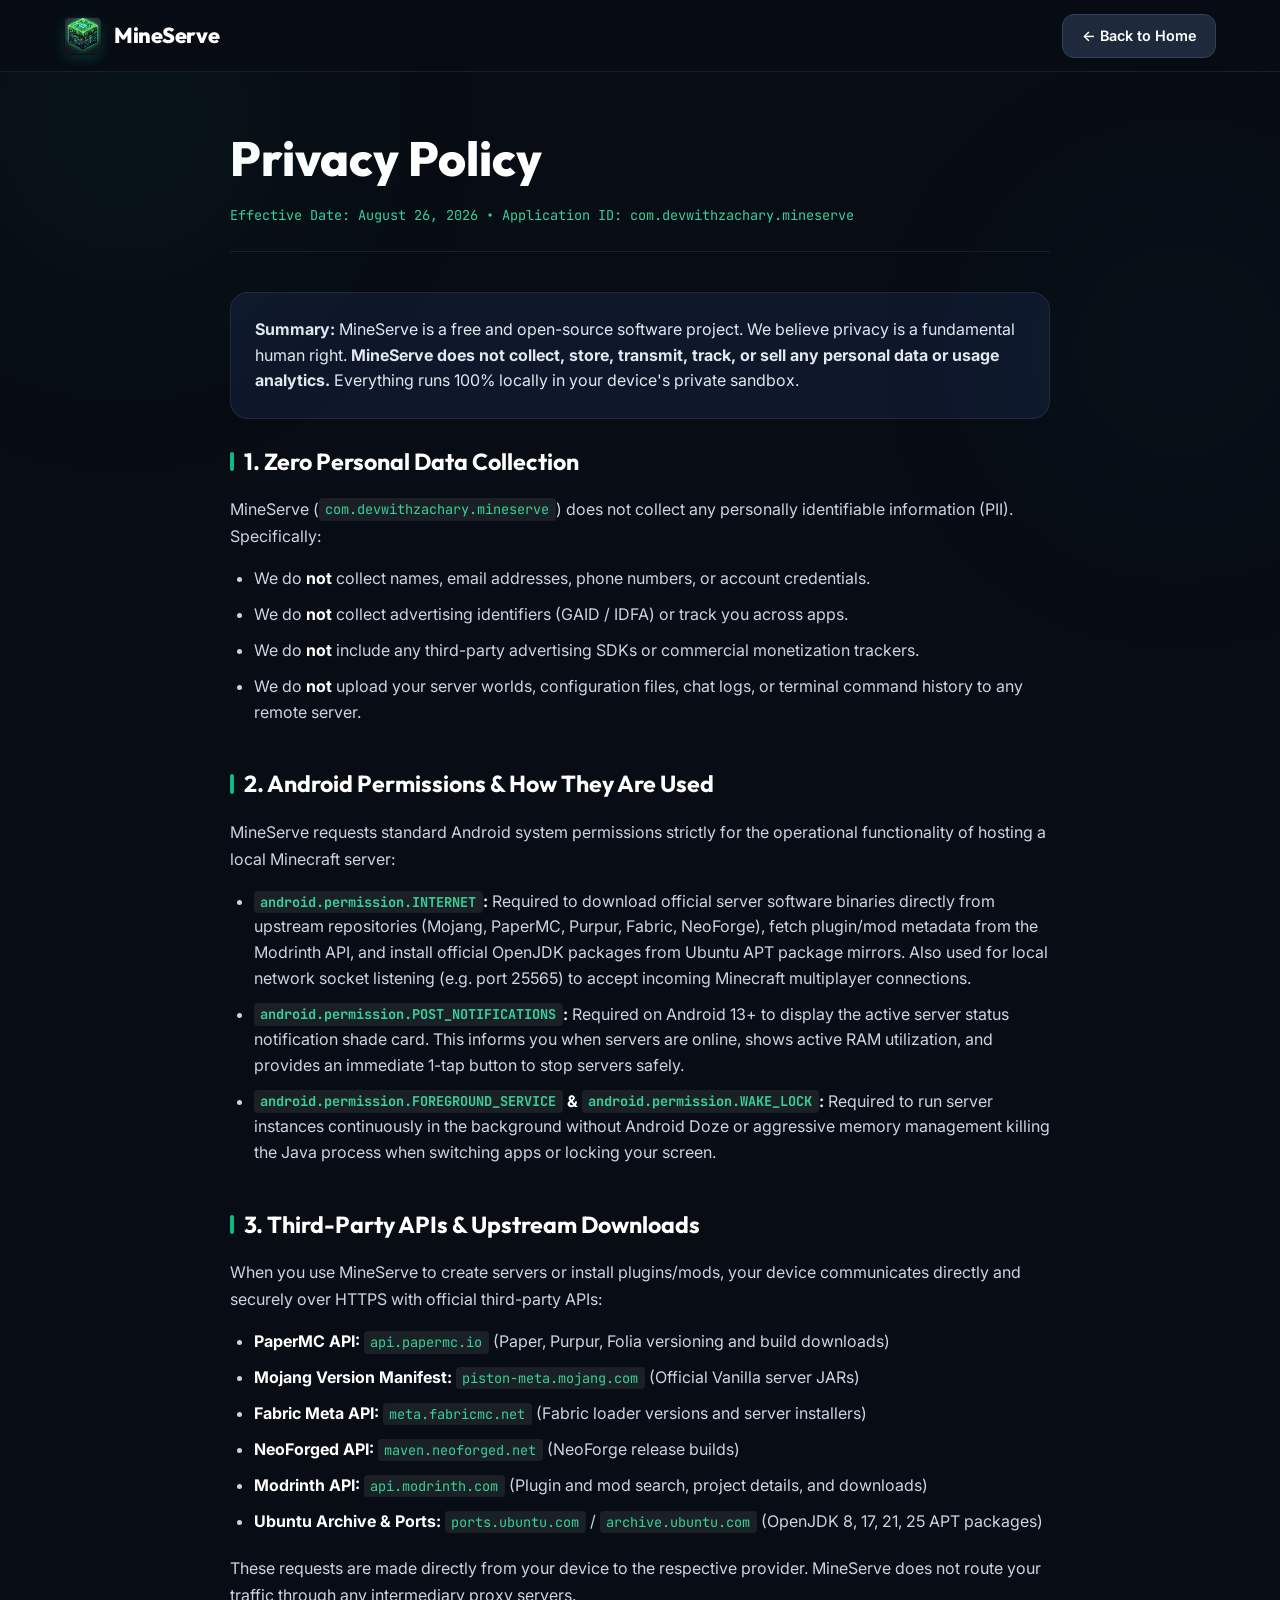
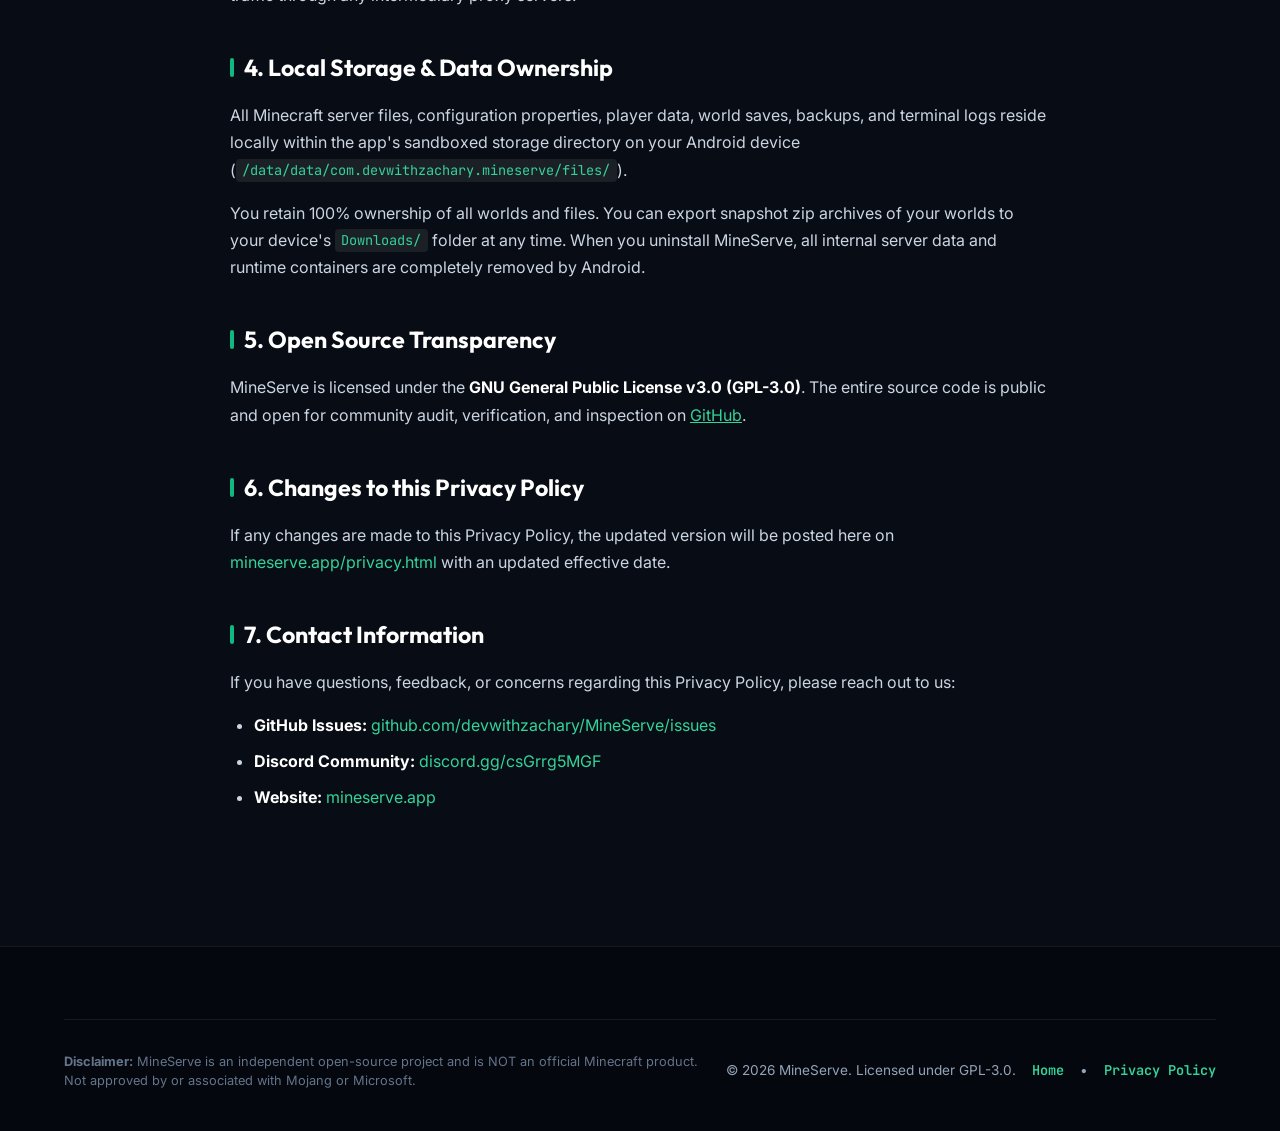
==== privacy.html @ 26972034 "feat: add Privacy Policy page and footer links" ====
<!DOCTYPE html>
<html lang="en" class="scroll-smooth">
<head>
  <meta charset="UTF-8">
  <meta name="viewport" content="width=device-width, initial-scale=1.0">
  <title>Privacy Policy — MineServe</title>
  
  <!-- Primary Meta Tags -->
  <meta name="title" content="Privacy Policy — MineServe">
  <meta name="description" content="Privacy Policy for MineServe (com.devwithzachary.mineserve). Learn how MineServe operates locally with zero personal data collection.">
  <meta name="robots" content="index, follow">
  <link rel="canonical" href="https://mineserve.app/privacy.html">

  <!-- Favicon -->
  <link rel="icon" type="image/png" href="assets/favicon.png">
  <link rel="apple-touch-icon" href="assets/logo.png">

  <!-- Google Fonts -->
  <link rel="preconnect" href="https://fonts.googleapis.com">
  <link rel="preconnect" href="https://fonts.gstatic.com" crossorigin>
  <link href="https://fonts.googleapis.com/css2?family=Inter:wght@300;400;500;600;700;800&family=JetBrains+Mono:wght@400;500;600;700&family=Outfit:wght@400;500;600;700;800;900&display=swap" rel="stylesheet">

  <!-- Stylesheet -->
  <link rel="stylesheet" href="css/style.css">

  <!-- Umami Analytics -->
  <script defer src="https://stats.devwithzachary.com/stats" data-website-id="0f927c80-a65d-484a-ac6d-f5de10c83bec"></script>

  <style>
    .legal-wrapper {
      padding: 3rem 0 6rem;
      max-width: 820px;
      margin-inline: auto;
    }
    .legal-header {
      margin-bottom: 2.5rem;
      padding-bottom: 1.5rem;
      border-bottom: 1px solid var(--border-card);
    }
    .legal-title {
      font-family: var(--font-heading);
      font-size: clamp(2.2rem, 4vw, 3rem);
      font-weight: 800;
      color: #fff;
      margin-bottom: 0.5rem;
    }
    .legal-meta {
      font-family: var(--font-mono);
      font-size: 0.85rem;
      color: var(--emerald-light);
    }
    .legal-section {
      margin-bottom: 2.5rem;
    }
    .legal-section h2 {
      font-family: var(--font-heading);
      font-size: 1.45rem;
      font-weight: 700;
      color: #fff;
      margin-bottom: 1rem;
      display: flex;
      align-items: center;
      gap: 0.6rem;
    }
    .legal-section h2::before {
      content: "";
      display: inline-block;
      width: 4px;
      height: 1.2rem;
      background: var(--emerald-primary);
      border-radius: 2px;
    }
    .legal-section p {
      color: var(--slate-300);
      font-size: 1rem;
      line-height: 1.7;
      margin-bottom: 1rem;
    }
    .legal-section ul {
      color: var(--slate-300);
      padding-left: 1.5rem;
      margin-bottom: 1.25rem;
      display: flex;
      flex-direction: column;
      gap: 0.65rem;
    }
    .legal-section li {
      line-height: 1.6;
    }
    .legal-section strong {
      color: #fff;
    }
    .legal-section code {
      font-family: var(--font-mono);
      font-size: 0.85rem;
      background: rgba(255, 255, 255, 0.08);
      padding: 0.15rem 0.4rem;
      border-radius: 4px;
      color: var(--emerald-light);
    }
    .legal-card {
      background: var(--bg-card);
      border: 1px solid var(--border-card);
      border-radius: var(--radius-lg);
      padding: 1.5rem;
      margin-bottom: 1.5rem;
    }
  </style>
</head>
<body class="bg-obsidian text-slate-100 antialiased selection:bg-emerald-500 selection:text-black">

  <!-- Ambient Glow -->
  <div class="ambient-glow glow-top-left" aria-hidden="true"></div>
  <div class="ambient-glow glow-top-right" aria-hidden="true"></div>

  <!-- Header -->
  <header class="sticky-nav">
    <div class="nav-container">
      <a href="index.html" class="brand" data-umami-event="privacy-brand-click">
        <img src="assets/logo.png" alt="MineServe Logo" class="brand-logo" width="38" height="38">
        <span class="brand-name">MineServe</span>
      </a>

      <div class="nav-actions">
        <a href="index.html" class="btn btn-secondary" data-umami-event="privacy-back-home">
          <span>← Back to Home</span>
        </a>
      </div>
    </div>
  </header>

  <!-- Legal Main Content -->
  <main class="container">
    <div class="legal-wrapper">
      <div class="legal-header">
        <h1 class="legal-title">Privacy Policy</h1>
        <div class="legal-meta">Effective Date: August 26, 2026 • Application ID: com.devwithzachary.mineserve</div>
      </div>

      <div class="legal-card">
        <p style="margin-bottom: 0;">
          <strong>Summary:</strong> MineServe is a free and open-source software project. We believe privacy is a fundamental human right. <strong>MineServe does not collect, store, transmit, track, or sell any personal data or usage analytics.</strong> Everything runs 100% locally in your device's private sandbox.
        </p>
      </div>

      <div class="legal-section">
        <h2>1. Zero Personal Data Collection</h2>
        <p>
          MineServe (<code>com.devwithzachary.mineserve</code>) does not collect any personally identifiable information (PII). Specifically:
        </p>
        <ul>
          <li>We do <strong>not</strong> collect names, email addresses, phone numbers, or account credentials.</li>
          <li>We do <strong>not</strong> collect advertising identifiers (GAID / IDFA) or track you across apps.</li>
          <li>We do <strong>not</strong> include any third-party advertising SDKs or commercial monetization trackers.</li>
          <li>We do <strong>not</strong> upload your server worlds, configuration files, chat logs, or terminal command history to any remote server.</li>
        </ul>
      </div>

      <div class="legal-section">
        <h2>2. Android Permissions &amp; How They Are Used</h2>
        <p>
          MineServe requests standard Android system permissions strictly for the operational functionality of hosting a local Minecraft server:
        </p>
        <ul>
          <li>
            <strong><code>android.permission.INTERNET</code>:</strong>
            Required to download official server software binaries directly from upstream repositories (Mojang, PaperMC, Purpur, Fabric, NeoForge), fetch plugin/mod metadata from the Modrinth API, and install official OpenJDK packages from Ubuntu APT package mirrors. Also used for local network socket listening (e.g. port 25565) to accept incoming Minecraft multiplayer connections.
          </li>
          <li>
            <strong><code>android.permission.POST_NOTIFICATIONS</code>:</strong>
            Required on Android 13+ to display the active server status notification shade card. This informs you when servers are online, shows active RAM utilization, and provides an immediate 1-tap button to stop servers safely.
          </li>
          <li>
            <strong><code>android.permission.FOREGROUND_SERVICE</code> &amp; <code>android.permission.WAKE_LOCK</code>:</strong>
            Required to run server instances continuously in the background without Android Doze or aggressive memory management killing the Java process when switching apps or locking your screen.
          </li>
        </ul>
      </div>

      <div class="legal-section">
        <h2>3. Third-Party APIs &amp; Upstream Downloads</h2>
        <p>
          When you use MineServe to create servers or install plugins/mods, your device communicates directly and securely over HTTPS with official third-party APIs:
        </p>
        <ul>
          <li><strong>PaperMC API:</strong> <code>api.papermc.io</code> (Paper, Purpur, Folia versioning and build downloads)</li>
          <li><strong>Mojang Version Manifest:</strong> <code>piston-meta.mojang.com</code> (Official Vanilla server JARs)</li>
          <li><strong>Fabric Meta API:</strong> <code>meta.fabricmc.net</code> (Fabric loader versions and server installers)</li>
          <li><strong>NeoForged API:</strong> <code>maven.neoforged.net</code> (NeoForge release builds)</li>
          <li><strong>Modrinth API:</strong> <code>api.modrinth.com</code> (Plugin and mod search, project details, and downloads)</li>
          <li><strong>Ubuntu Archive &amp; Ports:</strong> <code>ports.ubuntu.com</code> / <code>archive.ubuntu.com</code> (OpenJDK 8, 17, 21, 25 APT packages)</li>
        </ul>
        <p>
          These requests are made directly from your device to the respective provider. MineServe does not route your traffic through any intermediary proxy servers.
        </p>
      </div>

      <div class="legal-section">
        <h2>4. Local Storage &amp; Data Ownership</h2>
        <p>
          All Minecraft server files, configuration properties, player data, world saves, backups, and terminal logs reside locally within the app's sandboxed storage directory on your Android device (<code>/data/data/com.devwithzachary.mineserve/files/</code>).
        </p>
        <p>
          You retain 100% ownership of all worlds and files. You can export snapshot zip archives of your worlds to your device's <code>Downloads/</code> folder at any time. When you uninstall MineServe, all internal server data and runtime containers are completely removed by Android.
        </p>
      </div>

      <div class="legal-section">
        <h2>5. Open Source Transparency</h2>
        <p>
          MineServe is licensed under the <strong>GNU General Public License v3.0 (GPL-3.0)</strong>. The entire source code is public and open for community audit, verification, and inspection on <a href="https://github.com/devwithzachary/MineServe" target="_blank" rel="noopener noreferrer" style="color: var(--emerald-light); text-decoration: underline;" data-umami-event="privacy-github-link">GitHub</a>.
        </p>
      </div>

      <div class="legal-section">
        <h2>6. Changes to this Privacy Policy</h2>
        <p>
          If any changes are made to this Privacy Policy, the updated version will be posted here on <a href="https://mineserve.app/privacy.html" style="color: var(--emerald-light);">mineserve.app/privacy.html</a> with an updated effective date.
        </p>
      </div>

      <div class="legal-section">
        <h2>7. Contact Information</h2>
        <p>
          If you have questions, feedback, or concerns regarding this Privacy Policy, please reach out to us:
        </p>
        <ul>
          <li><strong>GitHub Issues:</strong> <a href="https://github.com/devwithzachary/MineServe/issues" target="_blank" rel="noopener noreferrer" style="color: var(--emerald-light);" data-umami-event="privacy-issues-link">github.com/devwithzachary/MineServe/issues</a></li>
          <li><strong>Discord Community:</strong> <a href="https://discord.gg/csGrrg5MGF" target="_blank" rel="noopener noreferrer" style="color: var(--emerald-light);" data-umami-event="privacy-discord-link">discord.gg/csGrrg5MGF</a></li>
          <li><strong>Website:</strong> <a href="https://mineserve.app" style="color: var(--emerald-light);">mineserve.app</a></li>
        </ul>
      </div>
    </div>
  </main>

  <!-- Footer -->
  <footer class="footer">
    <div class="container footer-container">
      <div class="footer-bottom">
        <p class="footer-disclaimer">
          <strong>Disclaimer:</strong> MineServe is an independent open-source project and is NOT an official Minecraft product. Not approved by or associated with Mojang or Microsoft.
        </p>
        <div class="footer-copy">
          <span>&copy; 2026 MineServe. Licensed under GPL-3.0.</span>
          <a href="index.html" class="footer-domain-link" data-umami-event="privacy-footer-home">Home</a> • 
          <a href="privacy.html" class="footer-domain-link" data-umami-event="privacy-footer-self">Privacy Policy</a>
        </div>
      </div>
    </div>
  </footer>

</body>
</html>
---- css/style.css ----
/* ==========================================================================
   MineServe — Modern Obsidian & Emerald Theme
   ========================================================================== */

:root {
  /* Color Palette */
  --bg-obsidian: #080c14;
  --bg-card: #0f172a;
  --bg-card-hover: #162036;
  --bg-card-inner: #131d33;
  --border-card: rgba(255, 255, 255, 0.08);
  --border-card-hover: rgba(16, 185, 129, 0.35);
  
  --emerald-primary: #10b981;
  --emerald-hover: #059669;
  --emerald-light: #34d399;
  --emerald-dark: #064e3b;
  --emerald-glow: rgba(16, 185, 129, 0.25);

  --slate-50: #f8fafc;
  --slate-100: #f1f5f9;
  --slate-200: #e2e8f0;
  --slate-300: #cbd5e1;
  --slate-400: #94a3b8;
  --slate-500: #64748b;
  --slate-600: #475569;
  --slate-700: #334155;
  --slate-800: #1e293b;
  --slate-900: #0f172a;
  --slate-950: #080c14;

  --gold-yellow: #f59e0b;
  --redstone-red: #ef4444;
  --cyan-blue: #06b6d4;
  --purple-mod: #a855f7;
  --discord-blurple: #5865f2;

  /* Typography */
  --font-heading: 'Outfit', -apple-system, BlinkMacSystemFont, sans-serif;
  --font-body: 'Inter', -apple-system, BlinkMacSystemFont, sans-serif;
  --font-mono: 'JetBrains Mono', monospace;

  /* Layout */
  --max-width: 1200px;
  --radius-sm: 8px;
  --radius-md: 12px;
  --radius-lg: 18px;
  --radius-xl: 24px;
  --radius-full: 9999px;
  
  /* Transitions */
  --transition-fast: 0.15s ease;
  --transition-normal: 0.25s cubic-bezier(0.16, 1, 0.3, 1);
  --transition-slow: 0.4s cubic-bezier(0.16, 1, 0.3, 1);
}

/* Reset & Base */
*, *::before, *::after {
  box-sizing: border-box;
  margin: 0;
  padding: 0;
}

html {
  scroll-behavior: smooth;
  color-scheme: dark;
}

body {
  font-family: var(--font-body);
  background-color: var(--bg-obsidian);
  color: var(--slate-200);
  line-height: 1.6;
  overflow-x: hidden;
  position: relative;
}

img, svg {
  display: block;
  max-width: 100%;
}

a {
  color: inherit;
  text-decoration: none;
}

button {
  font-family: inherit;
  cursor: pointer;
  border: none;
  background: none;
}

/* Container */
.container {
  width: 100%;
  max-width: var(--max-width);
  margin-inline: auto;
  padding-inline: 1.5rem;
}

/* Ambient Background Glow */
.ambient-glow {
  position: fixed;
  border-radius: 50%;
  pointer-events: none;
  filter: blur(120px);
  z-index: 0;
  opacity: 0.4;
}

.glow-top-left {
  top: -150px;
  left: -150px;
  width: 550px;
  height: 550px;
  background: radial-gradient(circle, rgba(16, 185, 129, 0.22), transparent 70%);
}

.glow-top-right {
  top: 100px;
  right: -150px;
  width: 500px;
  height: 500px;
  background: radial-gradient(circle, rgba(6, 182, 212, 0.15), transparent 70%);
}

.glow-center {
  top: 60%;
  left: 50%;
  transform: translate(-50%, -50%);
  width: 700px;
  height: 700px;
  background: radial-gradient(circle, rgba(16, 185, 129, 0.12), transparent 70%);
}

/* ==========================================================================
   Navigation Header
   ========================================================================== */

.sticky-nav {
  position: sticky;
  top: 0;
  z-index: 100;
  background: rgba(8, 12, 20, 0.85);
  backdrop-filter: blur(16px);
  -webkit-backdrop-filter: blur(16px);
  border-bottom: 1px solid var(--border-card);
  transition: background var(--transition-normal);
}

.nav-container {
  display: flex;
  align-items: center;
  justify-content: space-between;
  max-width: var(--max-width);
  margin-inline: auto;
  padding: 0.85rem 1.5rem;
}

.brand {
  display: flex;
  align-items: center;
  gap: 0.75rem;
}

.brand-logo {
  border-radius: var(--radius-sm);
  box-shadow: 0 4px 12px rgba(16, 185, 129, 0.2);
}

.brand-name {
  font-family: var(--font-heading);
  font-size: 1.35rem;
  font-weight: 800;
  color: #fff;
  letter-spacing: -0.02em;
}

.brand-badge {
  font-family: var(--font-mono);
  font-size: 0.75rem;
  font-weight: 700;
  padding: 0.2rem 0.55rem;
  border-radius: var(--radius-full);
  background: rgba(16, 185, 129, 0.15);
  color: var(--emerald-light);
  border: 1px solid rgba(16, 185, 129, 0.3);
}

.desktop-nav {
  display: none;
  align-items: center;
  gap: 2rem;
}

@media (min-width: 860px) {
  .desktop-nav {
    display: flex;
  }
}

.nav-link {
  font-size: 0.95rem;
  font-weight: 500;
  color: var(--slate-300);
  transition: color var(--transition-fast);
}

.nav-link:hover {
  color: var(--emerald-light);
}

.nav-actions {
  display: flex;
  align-items: center;
  gap: 0.75rem;
}

.mobile-toggle {
  display: flex;
  flex-direction: column;
  gap: 5px;
  padding: 0.5rem;
  color: #fff;
}

@media (min-width: 860px) {
  .mobile-toggle {
    display: none;
  }
}

.mobile-toggle .bar {
  width: 22px;
  height: 2px;
  background-color: #fff;
  border-radius: 2px;
  transition: transform var(--transition-fast), opacity var(--transition-fast);
}

.mobile-drawer {
  display: none;
  padding: 1.25rem 1.5rem 1.75rem;
  border-top: 1px solid var(--border-card);
  background: var(--bg-obsidian);
}

.mobile-drawer.open {
  display: block;
}

.mobile-nav-links {
  display: flex;
  flex-direction: column;
  gap: 1.25rem;
}

.mobile-nav-link {
  font-size: 1.1rem;
  font-weight: 600;
  color: var(--slate-200);
}

.mobile-btn-group {
  display: flex;
  flex-direction: column;
  gap: 0.75rem;
  margin-top: 1rem;
}

/* ==========================================================================
   Buttons
   ========================================================================== */

.btn {
  display: inline-flex;
  align-items: center;
  justify-content: center;
  gap: 0.5rem;
  font-family: var(--font-body);
  font-weight: 600;
  font-size: 0.9rem;
  padding: 0.6rem 1.15rem;
  border-radius: var(--radius-md);
  transition: all var(--transition-normal);
  white-space: nowrap;
}

.btn-lg {
  font-size: 1.05rem;
  padding: 0.85rem 1.6rem;
  border-radius: var(--radius-lg);
}

.btn-full {
  width: 100%;
}

.btn-primary {
  background: linear-gradient(135deg, var(--emerald-primary), var(--emerald-hover));
  color: #042416;
  font-weight: 700;
  box-shadow: 0 4px 18px rgba(16, 185, 129, 0.35);
}

.btn-primary:hover {
  background: linear-gradient(135deg, #34d399, var(--emerald-primary));
  box-shadow: 0 6px 24px rgba(16, 185, 129, 0.5);
  transform: translateY(-1px);
}

.btn-secondary {
  background: var(--slate-800);
  color: #fff;
  border: 1px solid var(--slate-700);
}

.btn-secondary:hover {
  background: var(--slate-700);
  border-color: var(--slate-600);
  transform: translateY(-1px);
}

.btn-discord {
  background: rgba(88, 101, 242, 0.15);
  color: #8590ff;
  border: 1px solid rgba(88, 101, 242, 0.35);
}

.btn-discord:hover {
  background: #5865f2;
  color: #fff;
  box-shadow: 0 4px 18px rgba(88, 101, 242, 0.4);
  transform: translateY(-1px);
}

.btn-github {
  background: rgba(255, 255, 255, 0.05);
  color: #fff;
  border: 1px solid var(--border-card);
}

.btn-github:hover {
  background: rgba(255, 255, 255, 0.1);
  border-color: rgba(255, 255, 255, 0.2);
  transform: translateY(-1px);
}

/* ==========================================================================
   Hero Section
   ========================================================================== */

.hero-section {
  position: relative;
  padding: 4.5rem 0 5rem;
  z-index: 1;
}

.hero-container {
  display: grid;
  grid-template-columns: 1fr;
  gap: 3.5rem;
  align-items: center;
}

@media (min-width: 960px) {
  .hero-container {
    grid-template-columns: 1.15fr 0.85fr;
  }
}

.hero-badge {
  display: inline-flex;
  align-items: center;
  gap: 0.6rem;
  background: rgba(16, 185, 129, 0.1);
  border: 1px solid rgba(16, 185, 129, 0.25);
  padding: 0.4rem 0.9rem;
  border-radius: var(--radius-full);
  font-size: 0.85rem;
  font-weight: 600;
  color: var(--emerald-light);
  margin-bottom: 1.5rem;
}

.pulse-dot {
  width: 8px;
  height: 8px;
  border-radius: 50%;
  background-color: var(--emerald-primary);
  box-shadow: 0 0 10px var(--emerald-primary);
  animation: pulse 2s infinite;
}

@keyframes pulse {
  0%, 100% { opacity: 1; transform: scale(1); }
  50% { opacity: 0.4; transform: scale(0.85); }
}

.hero-title {
  font-family: var(--font-heading);
  font-size: clamp(2.3rem, 4.8vw, 3.8rem);
  font-weight: 900;
  line-height: 1.1;
  color: #fff;
  letter-spacing: -0.03em;
  margin-bottom: 1.3rem;
}

.gradient-text {
  background: linear-gradient(135deg, #10b981 0%, #34d399 50%, #38bdf8 100%);
  -webkit-background-clip: text;
  -webkit-text-fill-color: transparent;
}

.hero-description {
  font-size: clamp(1.05rem, 1.8vw, 1.25rem);
  color: var(--slate-300);
  line-height: 1.65;
  margin-bottom: 2rem;
  max-width: 580px;
}

.hero-description strong {
  color: #fff;
}

.hero-cta-group {
  display: flex;
  flex-wrap: wrap;
  gap: 1rem;
  margin-bottom: 2.8rem;
}

.hero-stats {
  display: flex;
  align-items: center;
  gap: 1.5rem;
  padding-top: 1.5rem;
  border-top: 1px solid var(--border-card);
}

.stat-item {
  display: flex;
  flex-direction: column;
}

.stat-value {
  font-family: var(--font-heading);
  font-size: 1.15rem;
  font-weight: 800;
  color: #fff;
}

.stat-label {
  font-size: 0.78rem;
  color: var(--slate-400);
}

.stat-divider {
  width: 1px;
  height: 32px;
  background: var(--border-card);
}

/* Hero Phone Mockup */
.hero-mockup-wrapper {
  position: relative;
  display: flex;
  justify-content: center;
  perspective: 1000px;
}

.phone-frame {
  width: 290px;
  background: #020617;
  border-radius: 44px;
  padding: 12px;
  box-shadow: 
    0 25px 60px -15px rgba(0, 0, 0, 0.8),
    0 0 45px rgba(16, 185, 129, 0.2),
    inset 0 0 0 2px rgba(255, 255, 255, 0.15);
  border: 1px solid rgba(255, 255, 255, 0.12);
  transition: transform var(--transition-slow);
}

.phone-frame:hover {
  transform: translateY(-6px) rotateY(-2deg) rotateX(2deg);
}

.phone-notch {
  width: 90px;
  height: 18px;
  background: #020617;
  border-bottom-left-radius: 12px;
  border-bottom-right-radius: 12px;
  margin: 0 auto 6px;
}

.phone-screen {
  overflow: hidden;
  border-radius: 34px;
  background: #000;
  aspect-ratio: 9 / 19.5;
}

.phone-img {
  width: 100%;
  height: 100%;
  object-fit: cover;
  display: block;
}

/* Floating Glass Cards */
.mockup-floating-card {
  position: absolute;
  display: flex;
  align-items: center;
  gap: 0.75rem;
  background: rgba(15, 23, 42, 0.85);
  backdrop-filter: blur(12px);
  -webkit-backdrop-filter: blur(12px);
  padding: 0.75rem 1rem;
  border-radius: var(--radius-md);
  border: 1px solid rgba(255, 255, 255, 0.12);
  box-shadow: 0 15px 35px rgba(0, 0, 0, 0.5);
  z-index: 2;
  animation: floatCard 4s ease-in-out infinite;
}

.top-right-card {
  top: 15%;
  right: -20px;
}

.bottom-left-card {
  bottom: 12%;
  left: -25px;
  animation-delay: -2s;
}

@keyframes floatCard {
  0%, 100% { transform: translateY(0); }
  50% { transform: translateY(-8px); }
}

.status-indicator-live {
  width: 12px;
  height: 12px;
  border-radius: 50%;
  background: var(--emerald-primary);
  box-shadow: 0 0 10px var(--emerald-primary);
}

.floating-card-icon {
  font-size: 1.25rem;
}

.floating-card-title {
  font-size: 0.82rem;
  font-weight: 700;
  color: #fff;
}

.floating-card-sub {
  font-size: 0.72rem;
  color: var(--slate-400);
}

/* ==========================================================================
   Section Headers
   ========================================================================== */

.section {
  position: relative;
  padding: 6rem 0;
  z-index: 1;
}

.section-header {
  margin-bottom: 3.5rem;
}

.section-badge {
  display: inline-block;
  font-family: var(--font-mono);
  font-size: 0.8rem;
  font-weight: 700;
  text-transform: uppercase;
  letter-spacing: 0.08em;
  color: var(--emerald-light);
  background: rgba(16, 185, 129, 0.1);
  border: 1px solid rgba(16, 185, 129, 0.25);
  padding: 0.35rem 0.8rem;
  border-radius: var(--radius-full);
  margin-bottom: 1rem;
}

.section-title {
  font-family: var(--font-heading);
  font-size: clamp(2rem, 3.5vw, 2.75rem);
  font-weight: 800;
  color: #fff;
  letter-spacing: -0.02em;
  margin-bottom: 0.9rem;
}

.section-subtitle {
  font-size: clamp(1rem, 1.5vw, 1.15rem);
  color: var(--slate-400);
  max-width: 650px;
  margin-inline: auto;
}

.text-center {
  text-align: center;
}

/* ==========================================================================
   Showcase / Screenshots Carousel
   ========================================================================== */

.showcase-tabs {
  display: flex;
  flex-wrap: wrap;
  justify-content: center;
  gap: 0.6rem;
  margin-bottom: 2.5rem;
}

.showcase-tab {
  padding: 0.65rem 1.15rem;
  border-radius: var(--radius-full);
  background: var(--bg-card);
  border: 1px solid var(--border-card);
  color: var(--slate-300);
  font-weight: 600;
  font-size: 0.9rem;
  transition: all var(--transition-fast);
}

.showcase-tab:hover {
  background: var(--bg-card-hover);
  border-color: rgba(255, 255, 255, 0.2);
  color: #fff;
}

.showcase-tab.active {
  background: rgba(16, 185, 129, 0.15);
  border-color: var(--emerald-primary);
  color: var(--emerald-light);
  box-shadow: 0 0 15px rgba(16, 185, 129, 0.2);
}

.showcase-card {
  display: grid;
  grid-template-columns: 1fr;
  gap: 2.5rem;
  background: var(--bg-card);
  border: 1px solid var(--border-card);
  border-radius: var(--radius-xl);
  padding: 2.5rem;
  align-items: center;
  box-shadow: 0 20px 50px rgba(0, 0, 0, 0.6);
}

@media (min-width: 860px) {
  .showcase-card {
    grid-template-columns: 0.9fr 1.1fr;
    padding: 3rem;
  }
}

.showcase-preview-frame {
  display: flex;
  justify-content: center;
}

.showcase-image {
  max-height: 480px;
  width: auto;
  border-radius: var(--radius-lg);
  box-shadow: 0 15px 40px rgba(0, 0, 0, 0.7), 0 0 25px rgba(16, 185, 129, 0.15);
  border: 1px solid rgba(255, 255, 255, 0.1);
  transition: opacity var(--transition-normal);
}

.showcase-tag {
  font-family: var(--font-mono);
  font-size: 0.8rem;
  font-weight: 700;
  color: var(--emerald-light);
  letter-spacing: 0.05em;
  margin-bottom: 0.5rem;
}

.showcase-heading {
  font-family: var(--font-heading);
  font-size: 1.85rem;
  font-weight: 800;
  color: #fff;
  margin-bottom: 1rem;
}

.showcase-description {
  font-size: 1.05rem;
  color: var(--slate-300);
  line-height: 1.65;
  margin-bottom: 1.5rem;
}

.showcase-bullets {
  display: flex;
  flex-direction: column;
  gap: 0.85rem;
  margin-bottom: 2rem;
}

.bullet-item {
  display: flex;
  align-items: flex-start;
  gap: 0.75rem;
  font-size: 0.95rem;
  color: var(--slate-300);
}

.bullet-check {
  color: var(--emerald-primary);
  font-weight: 800;
}

/* ==========================================================================
   Features Grid
   ========================================================================== */

.features-grid {
  display: grid;
  grid-template-columns: 1fr;
  gap: 1.5rem;
}

@media (min-width: 640px) {
  .features-grid {
    grid-template-columns: repeat(2, 1fr);
  }
}

@media (min-width: 1024px) {
  .features-grid {
    grid-template-columns: repeat(4, 1fr);
  }
}

.feature-card {
  background: var(--bg-card);
  border: 1px solid var(--border-card);
  border-radius: var(--radius-lg);
  padding: 1.75rem;
  transition: transform var(--transition-normal), border-color var(--transition-normal), box-shadow var(--transition-normal);
}

.feature-card:hover {
  transform: translateY(-4px);
  border-color: var(--border-card-hover);
  box-shadow: 0 12px 30px rgba(0, 0, 0, 0.4), 0 0 20px rgba(16, 185, 129, 0.1);
}

.feature-icon {
  width: 48px;
  height: 48px;
  border-radius: var(--radius-md);
  display: flex;
  align-items: center;
  justify-content: center;
  font-size: 1.5rem;
  margin-bottom: 1.25rem;
}

.emerald-glow { background: rgba(16, 185, 129, 0.15); border: 1px solid rgba(16, 185, 129, 0.3); }
.orange-glow  { background: rgba(249, 115, 22, 0.15); border: 1px solid rgba(249, 115, 22, 0.3); }
.cyan-glow    { background: rgba(6, 182, 212, 0.15); border: 1px solid rgba(6, 182, 212, 0.3); }
.purple-glow  { background: rgba(168, 85, 247, 0.15); border: 1px solid rgba(168, 85, 247, 0.3); }
.blue-glow    { background: rgba(59, 130, 246, 0.15); border: 1px solid rgba(59, 130, 246, 0.3); }
.green-glow   { background: rgba(34, 197, 94, 0.15); border: 1px solid rgba(34, 197, 94, 0.3); }
.red-glow     { background: rgba(239, 68, 68, 0.15); border: 1px solid rgba(239, 68, 68, 0.3); }
.amber-glow   { background: rgba(245, 158, 11, 0.15); border: 1px solid rgba(245, 158, 11, 0.3); }

.feature-title {
  font-family: var(--font-heading);
  font-size: 1.2rem;
  font-weight: 700;
  color: #fff;
  margin-bottom: 0.6rem;
}

.feature-desc {
  font-size: 0.92rem;
  color: var(--slate-400);
  line-height: 1.6;
}

.feature-desc code {
  font-family: var(--font-mono);
  font-size: 0.82rem;
  background: rgba(255, 255, 255, 0.08);
  padding: 0.15rem 0.4rem;
  border-radius: 4px;
  color: var(--emerald-light);
}

/* ==========================================================================
   Supported Engines
   ========================================================================== */

.engines-grid {
  display: grid;
  grid-template-columns: 1fr;
  gap: 1.5rem;
}

@media (min-width: 640px) {
  .engines-grid {
    grid-template-columns: repeat(2, 1fr);
  }
}

@media (min-width: 1024px) {
  .engines-grid {
    grid-template-columns: repeat(3, 1fr);
  }
}

.engine-card {
  background: var(--bg-card);
  border: 1px solid var(--border-card);
  border-radius: var(--radius-lg);
  padding: 1.75rem;
  display: flex;
  flex-direction: column;
  transition: transform var(--transition-normal), border-color var(--transition-normal);
}

.engine-card:hover {
  transform: translateY(-3px);
  border-color: rgba(255, 255, 255, 0.2);
}

.engine-header {
  display: flex;
  align-items: center;
  justify-content: space-between;
  margin-bottom: 1rem;
}

.engine-badge {
  font-family: var(--font-mono);
  font-size: 0.78rem;
  font-weight: 700;
  padding: 0.25rem 0.6rem;
  border-radius: var(--radius-sm);
}

.badge-paper { background: rgba(56, 189, 248, 0.15); color: #38bdf8; border: 1px solid rgba(56, 189, 248, 0.3); }
.badge-purpur { background: rgba(192, 132, 252, 0.15); color: #c084fc; border: 1px solid rgba(192, 132, 252, 0.3); }
.badge-geyser { background: rgba(52, 211, 153, 0.15); color: #34d399; border: 1px solid rgba(52, 211, 153, 0.3); }
.badge-fabric { background: rgba(251, 191, 36, 0.15); color: #fbbf24; border: 1px solid rgba(251, 191, 36, 0.3); }
.badge-neoforge { background: rgba(251, 146, 60, 0.15); color: #fb923c; border: 1px solid rgba(251, 146, 60, 0.3); }
.badge-vanilla { background: rgba(148, 163, 184, 0.15); color: #94a3b8; border: 1px solid rgba(148, 163, 184, 0.3); }

.engine-license {
  font-family: var(--font-mono);
  font-size: 0.72rem;
  color: var(--slate-500);
}

.engine-title {
  font-family: var(--font-heading);
  font-size: 1.35rem;
  font-weight: 800;
  color: #fff;
  margin-bottom: 0.6rem;
}

.engine-desc {
  font-size: 0.92rem;
  color: var(--slate-400);
  line-height: 1.6;
  margin-bottom: 1.25rem;
  flex-grow: 1;
}

.engine-meta {
  font-family: var(--font-mono);
  font-size: 0.78rem;
  color: var(--slate-400);
  padding-top: 0.75rem;
  border-top: 1px solid var(--border-card);
}

/* ==========================================================================
   Architecture Flow
   ========================================================================== */

.architecture-flow {
  display: flex;
  flex-direction: column;
  gap: 0.5rem;
  max-width: 780px;
  margin-inline: auto;
}

.arch-step {
  display: flex;
  align-items: center;
  gap: 1.5rem;
  background: var(--bg-card);
  border: 1px solid var(--border-card);
  border-radius: var(--radius-lg);
  padding: 1.5rem 1.75rem;
  transition: transform var(--transition-normal), border-color var(--transition-normal);
}

.arch-step:hover {
  transform: translateX(6px);
  border-color: var(--emerald-primary);
}

.arch-number {
  font-family: var(--font-mono);
  font-size: 1.5rem;
  font-weight: 800;
  color: var(--emerald-primary);
  background: rgba(16, 185, 129, 0.1);
  border: 1px solid rgba(16, 185, 129, 0.3);
  width: 52px;
  height: 52px;
  border-radius: var(--radius-md);
  display: flex;
  align-items: center;
  justify-content: center;
  flex-shrink: 0;
}

.arch-content h4 {
  font-family: var(--font-heading);
  font-size: 1.15rem;
  font-weight: 700;
  color: #fff;
  margin-bottom: 0.3rem;
}

.arch-content p {
  font-size: 0.9rem;
  color: var(--slate-400);
  line-height: 1.5;
}

.arch-content code {
  font-family: var(--font-mono);
  font-size: 0.8rem;
  background: rgba(255, 255, 255, 0.08);
  padding: 0.15rem 0.35rem;
  border-radius: 4px;
  color: var(--emerald-light);
}

.arch-connector {
  text-align: center;
  font-size: 1.25rem;
  color: var(--emerald-primary);
  opacity: 0.6;
}

/* ==========================================================================
   FAQ Accordion
   ========================================================================== */

.faq-accordion {
  max-width: 820px;
  margin-inline: auto;
  display: flex;
  flex-direction: column;
  gap: 1rem;
}

.faq-item {
  background: var(--bg-card);
  border: 1px solid var(--border-card);
  border-radius: var(--radius-lg);
  overflow: hidden;
  transition: border-color var(--transition-fast);
}

.faq-item[open] {
  border-color: rgba(16, 185, 129, 0.35);
  box-shadow: 0 8px 25px rgba(0, 0, 0, 0.3);
}

.faq-question {
  display: flex;
  align-items: center;
  justify-content: space-between;
  padding: 1.35rem 1.5rem;
  font-family: var(--font-heading);
  font-size: 1.1rem;
  font-weight: 700;
  color: #fff;
  cursor: pointer;
  user-select: none;
  list-style: none;
}

.faq-question::-webkit-details-marker {
  display: none;
}

.faq-chevron {
  font-size: 1.4rem;
  font-weight: 300;
  color: var(--emerald-primary);
  transition: transform var(--transition-fast);
}

.faq-item[open] .faq-chevron {
  transform: rotate(45deg);
}

.faq-answer {
  padding: 0 1.5rem 1.35rem;
  font-size: 0.95rem;
  color: var(--slate-300);
  line-height: 1.65;
  border-top: 1px solid rgba(255, 255, 255, 0.05);
  margin-top: -0.25rem;
  padding-top: 1rem;
}

.faq-answer p + p {
  margin-top: 0.75rem;
}

.faq-answer strong {
  color: #fff;
}

/* ==========================================================================
   CTA Card
   ========================================================================== */

.cta-section {
  padding: 4rem 0 6rem;
}

.cta-card {
  background: linear-gradient(135deg, rgba(15, 23, 42, 0.9), rgba(8, 12, 20, 0.95));
  border: 1px solid rgba(16, 185, 129, 0.3);
  border-radius: var(--radius-xl);
  padding: 3.5rem 2rem;
  text-align: center;
  box-shadow: 0 20px 60px rgba(0, 0, 0, 0.6), 0 0 40px rgba(16, 185, 129, 0.15);
}

.cta-title {
  font-family: var(--font-heading);
  font-size: clamp(2rem, 3.5vw, 2.5rem);
  font-weight: 900;
  color: #fff;
  margin-bottom: 1rem;
}

.cta-desc {
  font-size: 1.1rem;
  color: var(--slate-300);
  max-width: 600px;
  margin: 0 auto 2rem;
}

.cta-buttons {
  display: flex;
  flex-wrap: wrap;
  justify-content: center;
  gap: 1rem;
  margin-bottom: 2rem;
}

.support-links {
  display: flex;
  align-items: center;
  justify-content: center;
  gap: 0.75rem;
  font-size: 0.9rem;
  color: var(--slate-400);
}

.support-link {
  color: var(--slate-300);
  font-weight: 600;
  transition: color var(--transition-fast);
}

.support-link:hover {
  color: #fff;
}

.patreon-link:hover { color: #f43f5e; }
.bmac-link:hover { color: #fbbf24; }

/* ==========================================================================
   Footer
   ========================================================================== */

.footer {
  background: #04070d;
  border-top: 1px solid var(--border-card);
  padding: 4.5rem 0 2.5rem;
  font-size: 0.9rem;
  color: var(--slate-400);
}

.footer-top {
  display: grid;
  grid-template-columns: 1fr;
  gap: 3rem;
  margin-bottom: 3.5rem;
}

@media (min-width: 860px) {
  .footer-top {
    grid-template-columns: 1.2fr 2fr;
  }
}

.footer-tagline {
  margin-top: 0.75rem;
  font-size: 0.95rem;
  color: var(--slate-400);
}

.footer-links-group {
  display: grid;
  grid-template-columns: repeat(auto-fit, minmax(140px, 1fr));
  gap: 2rem;
}

.footer-heading {
  font-family: var(--font-heading);
  font-size: 0.95rem;
  font-weight: 700;
  color: #fff;
  margin-bottom: 1rem;
  text-transform: uppercase;
  letter-spacing: 0.05em;
}

.footer-list {
  list-style: none;
  display: flex;
  flex-direction: column;
  gap: 0.65rem;
}

.footer-list a {
  transition: color var(--transition-fast);
}

.footer-list a:hover {
  color: var(--emerald-light);
}

.footer-bottom {
  padding-top: 2rem;
  border-top: 1px solid var(--border-card);
  display: flex;
  flex-direction: column;
  gap: 1.25rem;
}

@media (min-width: 768px) {
  .footer-bottom {
    flex-direction: row;
    justify-content: space-between;
    align-items: center;
  }
}

.footer-disclaimer {
  font-size: 0.8rem;
  line-height: 1.5;
  max-width: 680px;
  color: var(--slate-500);
}

.footer-copy {
  display: flex;
  align-items: center;
  gap: 1rem;
  font-size: 0.85rem;
  white-space: nowrap;
}

.footer-domain-link {
  font-family: var(--font-mono);
  font-weight: 600;
  color: var(--emerald-light);
}
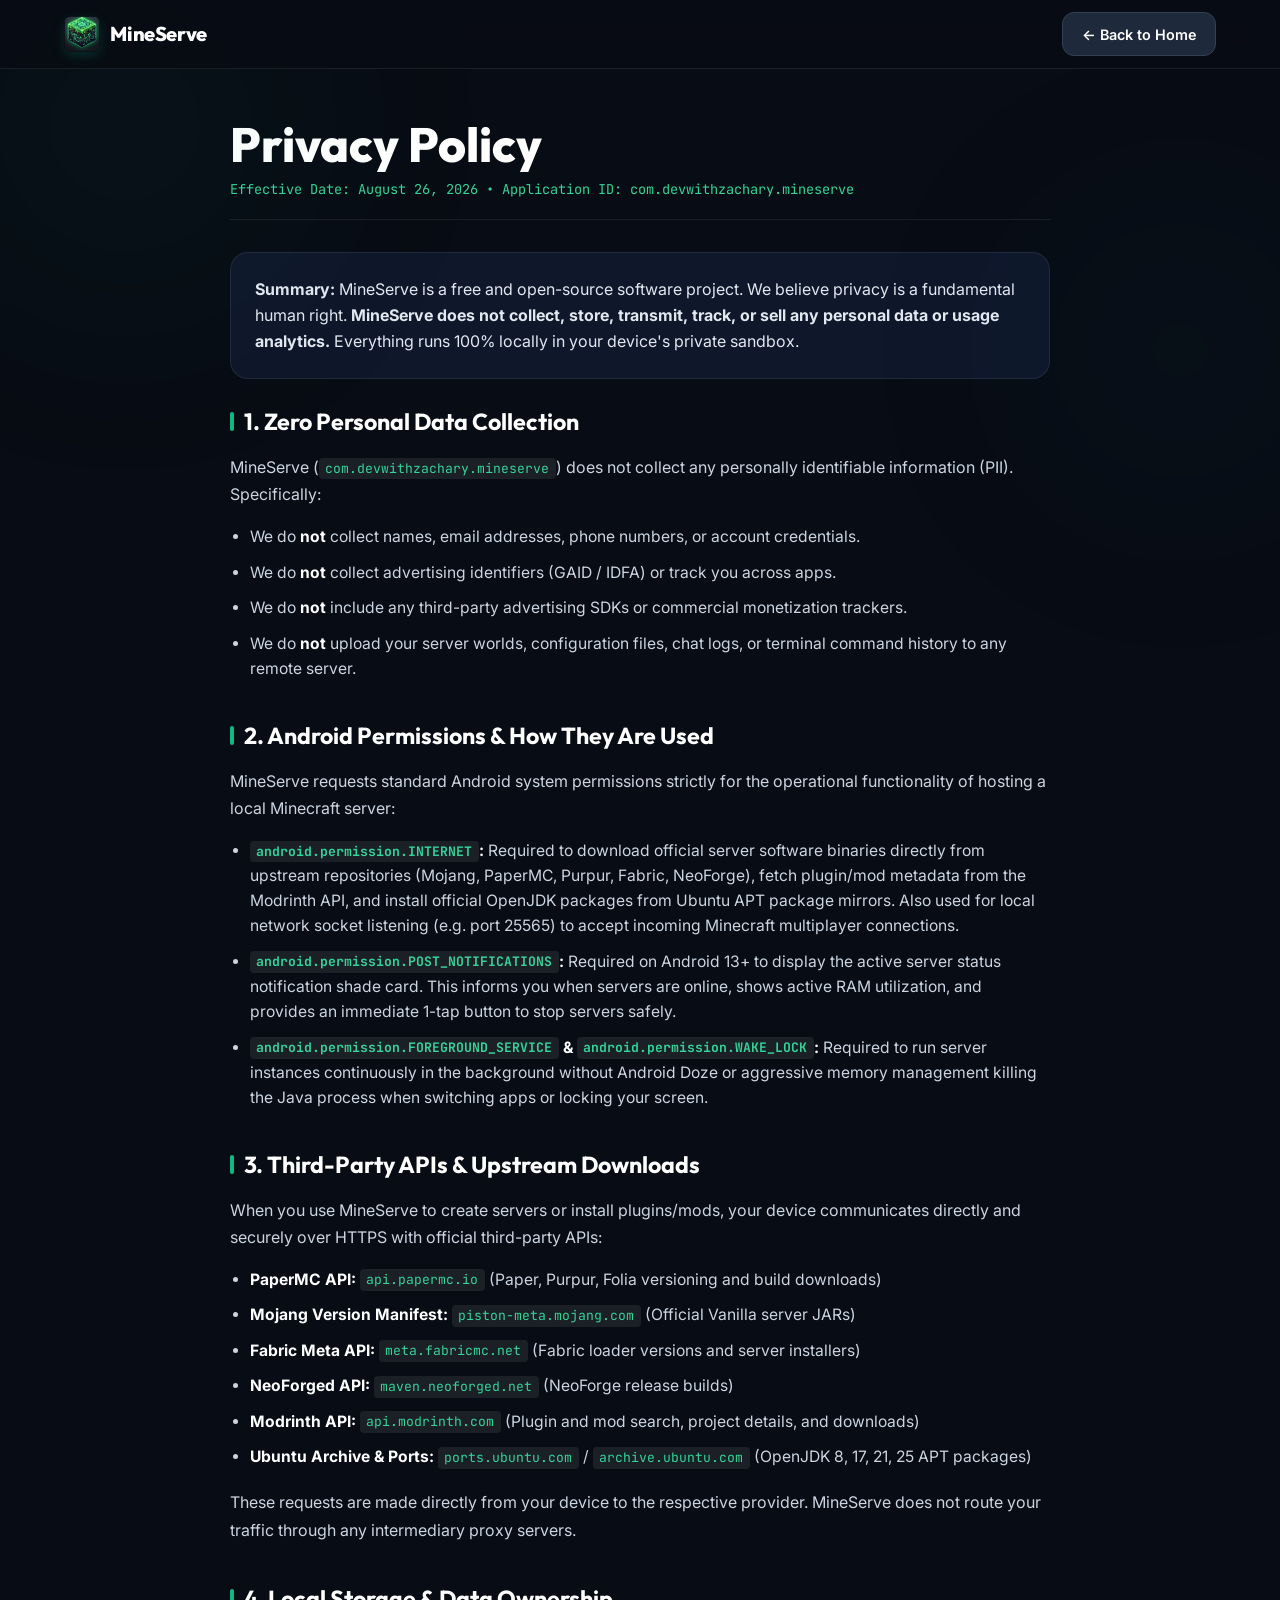
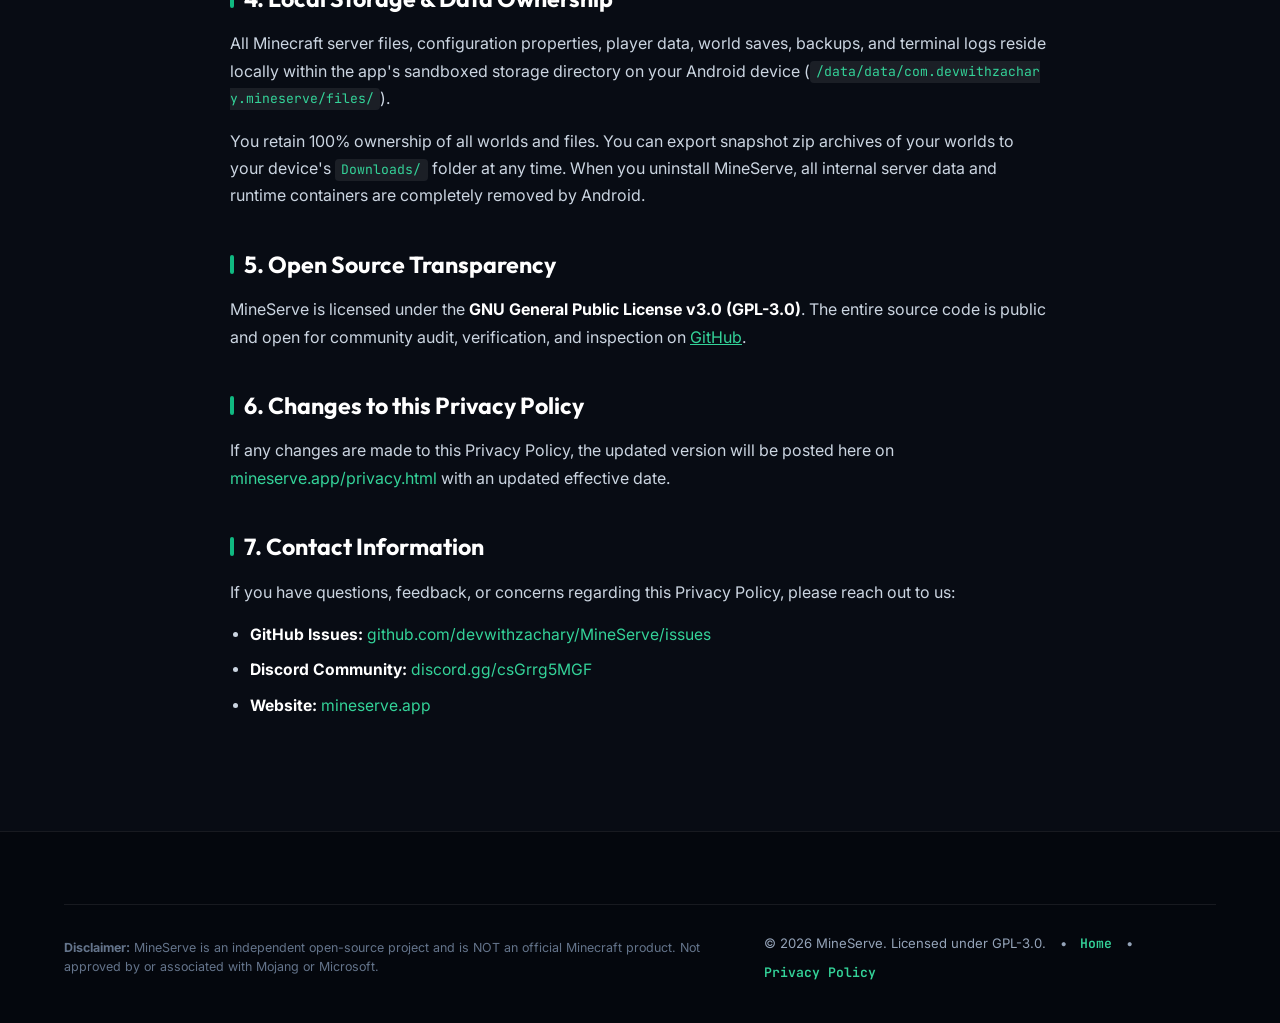
==== commit 1db8545d: "Mobile view updates" ====
--- a/privacy.html
+++ b/privacy.html
@@ -2,13 +2,14 @@
 <html lang="en" class="scroll-smooth">
 <head>
   <meta charset="UTF-8">
-  <meta name="viewport" content="width=device-width, initial-scale=1.0">
-  <title>Privacy Policy — MineServe</title>
+  <meta name="viewport" content="width=device-width, initial-scale=1.0, viewport-fit=cover">
+  <title>Privacy Policy - MineServe</title>
   
   <!-- Primary Meta Tags -->
-  <meta name="title" content="Privacy Policy — MineServe">
+  <meta name="title" content="Privacy Policy - MineServe">
   <meta name="description" content="Privacy Policy for MineServe (com.devwithzachary.mineserve). Learn how MineServe operates locally with zero personal data collection.">
   <meta name="robots" content="index, follow">
+  <meta name="theme-color" content="#080c14">
   <link rel="canonical" href="https://mineserve.app/privacy.html">
 
   <!-- Favicon -->
@@ -28,36 +29,38 @@
 
   <style>
     .legal-wrapper {
-      padding: 3rem 0 6rem;
+      padding: clamp(2rem, 5vw, 3rem) 0 clamp(3.5rem, 6vw, 6rem);
       max-width: 820px;
       margin-inline: auto;
     }
     .legal-header {
-      margin-bottom: 2.5rem;
-      padding-bottom: 1.5rem;
+      margin-bottom: 2rem;
+      padding-bottom: 1.25rem;
       border-bottom: 1px solid var(--border-card);
     }
     .legal-title {
       font-family: var(--font-heading);
-      font-size: clamp(2.2rem, 4vw, 3rem);
+      font-size: clamp(2rem, 5vw, 3rem);
       font-weight: 800;
       color: #fff;
       margin-bottom: 0.5rem;
+      line-height: 1.15;
     }
     .legal-meta {
       font-family: var(--font-mono);
-      font-size: 0.85rem;
+      font-size: clamp(0.78rem, 2vw, 0.85rem);
       color: var(--emerald-light);
+      line-height: 1.4;
     }
     .legal-section {
-      margin-bottom: 2.5rem;
+      margin-bottom: 2.25rem;
     }
     .legal-section h2 {
       font-family: var(--font-heading);
-      font-size: 1.45rem;
+      font-size: clamp(1.2rem, 3vw, 1.45rem);
       font-weight: 700;
       color: #fff;
-      margin-bottom: 1rem;
+      margin-bottom: 0.85rem;
       display: flex;
       align-items: center;
       gap: 0.6rem;
@@ -69,20 +72,22 @@
       height: 1.2rem;
       background: var(--emerald-primary);
       border-radius: 2px;
+      flex-shrink: 0;
     }
     .legal-section p {
       color: var(--slate-300);
-      font-size: 1rem;
+      font-size: clamp(0.92rem, 2vw, 1rem);
       line-height: 1.7;
       margin-bottom: 1rem;
     }
     .legal-section ul {
       color: var(--slate-300);
-      padding-left: 1.5rem;
+      padding-left: 1.25rem;
       margin-bottom: 1.25rem;
       display: flex;
       flex-direction: column;
       gap: 0.65rem;
+      font-size: clamp(0.9rem, 2vw, 0.98rem);
     }
     .legal-section li {
       line-height: 1.6;
@@ -92,17 +97,18 @@
     }
     .legal-section code {
       font-family: var(--font-mono);
-      font-size: 0.85rem;
+      font-size: 0.82rem;
       background: rgba(255, 255, 255, 0.08);
       padding: 0.15rem 0.4rem;
       border-radius: 4px;
       color: var(--emerald-light);
+      word-break: break-all;
     }
     .legal-card {
       background: var(--bg-card);
       border: 1px solid var(--border-card);
       border-radius: var(--radius-lg);
-      padding: 1.5rem;
+      padding: clamp(1.15rem, 3.5vw, 1.5rem);
       margin-bottom: 1.5rem;
     }
   </style>
@@ -117,7 +123,7 @@
   <header class="sticky-nav">
     <div class="nav-container">
       <a href="index.html" class="brand" data-umami-event="privacy-brand-click">
-        <img src="assets/logo.png" alt="MineServe Logo" class="brand-logo" width="38" height="38">
+        <img src="assets/logo.png" alt="MineServe Logo" class="brand-logo" width="36" height="36">
         <span class="brand-name">MineServe</span>
       </a>
 
@@ -242,12 +248,13 @@
         </p>
         <div class="footer-copy">
           <span>&copy; 2026 MineServe. Licensed under GPL-3.0.</span>
-          <a href="index.html" class="footer-domain-link" data-umami-event="privacy-footer-home">Home</a> • 
+          <span>•</span>
+          <a href="index.html" class="footer-domain-link" data-umami-event="privacy-footer-home">Home</a>
+          <span>•</span>
           <a href="privacy.html" class="footer-domain-link" data-umami-event="privacy-footer-self">Privacy Policy</a>
         </div>
       </div>
     </div>
   </footer>
-
 </body>
 </html>
--- a/css/style.css
+++ b/css/style.css
@@ -1,5 +1,6 @@
 /* ==========================================================================
-   MineServe — Modern Obsidian & Emerald Theme
+   MineServe - Modern Obsidian & Emerald Theme
+   Optimized for Desktop, Tablet, and Mobile Form Factors
    ========================================================================== */
 
 :root {
@@ -52,6 +53,10 @@
   --transition-fast: 0.15s ease;
   --transition-normal: 0.25s cubic-bezier(0.16, 1, 0.3, 1);
   --transition-slow: 0.4s cubic-bezier(0.16, 1, 0.3, 1);
+
+  /* Safe Area Insets for Mobile */
+  --safe-bottom: env(safe-area-inset-bottom, 0px);
+  --safe-top: env(safe-area-inset-top, 0px);
 }
 
 /* Reset & Base */
@@ -59,6 +64,7 @@
   box-sizing: border-box;
   margin: 0;
   padding: 0;
+  -webkit-tap-highlight-color: transparent;
 }
 
 html {
@@ -73,6 +79,11 @@
   line-height: 1.6;
   overflow-x: hidden;
   position: relative;
+  min-height: 100vh;
+}
+
+body.drawer-open {
+  overflow: hidden;
 }
 
 img, svg {
@@ -97,7 +108,7 @@
   width: 100%;
   max-width: var(--max-width);
   margin-inline: auto;
-  padding-inline: 1.5rem;
+  padding-inline: clamp(1rem, 4vw, 1.5rem);
 }
 
 /* Ambient Background Glow */
@@ -107,22 +118,23 @@
   pointer-events: none;
   filter: blur(120px);
   z-index: 0;
-  opacity: 0.4;
+  opacity: 0.35;
+  will-change: opacity;
 }
 
 .glow-top-left {
   top: -150px;
   left: -150px;
-  width: 550px;
-  height: 550px;
+  width: min(550px, 90vw);
+  height: min(550px, 90vw);
   background: radial-gradient(circle, rgba(16, 185, 129, 0.22), transparent 70%);
 }
 
 .glow-top-right {
   top: 100px;
   right: -150px;
-  width: 500px;
-  height: 500px;
+  width: min(500px, 80vw);
+  height: min(500px, 80vw);
   background: radial-gradient(circle, rgba(6, 182, 212, 0.15), transparent 70%);
 }
 
@@ -130,9 +142,16 @@
   top: 60%;
   left: 50%;
   transform: translate(-50%, -50%);
-  width: 700px;
-  height: 700px;
+  width: min(700px, 95vw);
+  height: min(700px, 95vw);
   background: radial-gradient(circle, rgba(16, 185, 129, 0.12), transparent 70%);
+}
+
+@media (max-width: 640px) {
+  .ambient-glow {
+    filter: blur(80px);
+    opacity: 0.22;
+  }
 }
 
 /* ==========================================================================
@@ -143,11 +162,11 @@
   position: sticky;
   top: 0;
   z-index: 100;
-  background: rgba(8, 12, 20, 0.85);
+  background: rgba(8, 12, 20, 0.88);
   backdrop-filter: blur(16px);
   -webkit-backdrop-filter: blur(16px);
   border-bottom: 1px solid var(--border-card);
-  transition: background var(--transition-normal);
+  transition: background var(--transition-normal), border-color var(--transition-normal);
 }
 
 .nav-container {
@@ -156,23 +175,27 @@
   justify-content: space-between;
   max-width: var(--max-width);
   margin-inline: auto;
-  padding: 0.85rem 1.5rem;
+  padding: 0.75rem clamp(1rem, 4vw, 1.5rem);
+  gap: 1rem;
 }
 
 .brand {
   display: flex;
   align-items: center;
-  gap: 0.75rem;
+  gap: 0.65rem;
+  flex-shrink: 0;
 }
 
 .brand-logo {
   border-radius: var(--radius-sm);
   box-shadow: 0 4px 12px rgba(16, 185, 129, 0.2);
+  width: 36px;
+  height: 36px;
 }
 
 .brand-name {
   font-family: var(--font-heading);
-  font-size: 1.35rem;
+  font-size: 1.25rem;
   font-weight: 800;
   color: #fff;
   letter-spacing: -0.02em;
@@ -180,19 +203,25 @@
 
 .brand-badge {
   font-family: var(--font-mono);
-  font-size: 0.75rem;
+  font-size: 0.72rem;
   font-weight: 700;
-  padding: 0.2rem 0.55rem;
+  padding: 0.15rem 0.5rem;
   border-radius: var(--radius-full);
   background: rgba(16, 185, 129, 0.15);
   color: var(--emerald-light);
   border: 1px solid rgba(16, 185, 129, 0.3);
 }
 
+@media (max-width: 380px) {
+  .brand-badge {
+    display: none;
+  }
+}
+
 .desktop-nav {
   display: none;
   align-items: center;
-  gap: 2rem;
+  gap: 1.75rem;
 }
 
 @media (min-width: 860px) {
@@ -202,10 +231,11 @@
 }
 
 .nav-link {
-  font-size: 0.95rem;
+  font-size: 0.92rem;
   font-weight: 500;
   color: var(--slate-300);
   transition: color var(--transition-fast);
+  padding: 0.35rem 0;
 }
 
 .nav-link:hover {
@@ -215,15 +245,36 @@
 .nav-actions {
   display: flex;
   align-items: center;
-  gap: 0.75rem;
-}
-
+  gap: 0.6rem;
+}
+
+@media (max-width: 859px) {
+  .nav-actions .btn {
+    display: none;
+  }
+}
+
+/* Mobile Toggle Hamburger */
 .mobile-toggle {
   display: flex;
   flex-direction: column;
+  justify-content: center;
+  align-items: center;
+  width: 42px;
+  height: 42px;
+  padding: 8px;
+  border-radius: var(--radius-sm);
+  background: rgba(255, 255, 255, 0.04);
+  border: 1px solid var(--border-card);
+  color: #fff;
   gap: 5px;
-  padding: 0.5rem;
-  color: #fff;
+  transition: background var(--transition-fast), border-color var(--transition-fast);
+}
+
+.mobile-toggle:hover,
+.mobile-toggle:focus-visible {
+  background: rgba(255, 255, 255, 0.08);
+  border-color: rgba(16, 185, 129, 0.4);
 }
 
 @media (min-width: 860px) {
@@ -233,41 +284,126 @@
 }
 
 .mobile-toggle .bar {
-  width: 22px;
+  width: 20px;
   height: 2px;
   background-color: #fff;
   border-radius: 2px;
-  transition: transform var(--transition-fast), opacity var(--transition-fast);
+  transition: transform 0.25s cubic-bezier(0.16, 1, 0.3, 1), opacity 0.2s ease;
+  transform-origin: center;
+}
+
+.mobile-toggle[aria-expanded="true"] .bar:nth-child(1) {
+  transform: translateY(7px) rotate(45deg);
+}
+
+.mobile-toggle[aria-expanded="true"] .bar:nth-child(2) {
+  opacity: 0;
+  transform: scaleX(0);
+}
+
+.mobile-toggle[aria-expanded="true"] .bar:nth-child(3) {
+  transform: translateY(-7px) rotate(-45deg);
+}
+
+/* Mobile Drawer Backdrop & Panel */
+.mobile-drawer-backdrop {
+  position: fixed;
+  inset: 0;
+  background: rgba(4, 7, 13, 0.75);
+  backdrop-filter: blur(8px);
+  -webkit-backdrop-filter: blur(8px);
+  z-index: 98;
+  opacity: 0;
+  visibility: hidden;
+  transition: opacity 0.25s ease, visibility 0.25s ease;
+}
+
+.mobile-drawer-backdrop.active {
+  opacity: 1;
+  visibility: visible;
 }
 
 .mobile-drawer {
-  display: none;
-  padding: 1.25rem 1.5rem 1.75rem;
-  border-top: 1px solid var(--border-card);
-  background: var(--bg-obsidian);
+  position: fixed;
+  top: 57px;
+  left: 0;
+  right: 0;
+  background: rgba(8, 12, 20, 0.96);
+  backdrop-filter: blur(20px);
+  -webkit-backdrop-filter: blur(20px);
+  border-bottom: 1px solid var(--border-card);
+  padding: 1.25rem 1.5rem calc(1.5rem + var(--safe-bottom));
+  z-index: 99;
+  max-height: calc(100dvh - 57px);
+  overflow-y: auto;
+  transform: translateY(-100%);
+  opacity: 0;
+  visibility: hidden;
+  transition: transform 0.3s cubic-bezier(0.16, 1, 0.3, 1), opacity 0.25s ease, visibility 0.3s ease;
+  box-shadow: 0 20px 40px rgba(0, 0, 0, 0.7);
 }
 
 .mobile-drawer.open {
-  display: block;
+  transform: translateY(0);
+  opacity: 1;
+  visibility: visible;
+}
+
+@media (min-width: 860px) {
+  .mobile-drawer,
+  .mobile-drawer-backdrop {
+    display: none !important;
+  }
 }
 
 .mobile-nav-links {
   display: flex;
   flex-direction: column;
-  gap: 1.25rem;
+  gap: 0.5rem;
 }
 
 .mobile-nav-link {
-  font-size: 1.1rem;
+  font-size: 1.05rem;
   font-weight: 600;
   color: var(--slate-200);
+  padding: 0.75rem 1rem;
+  border-radius: var(--radius-md);
+  background: rgba(255, 255, 255, 0.02);
+  border: 1px solid transparent;
+  display: flex;
+  align-items: center;
+  justify-content: space-between;
+  transition: all var(--transition-fast);
+}
+
+.mobile-nav-link:hover,
+.mobile-nav-link:active {
+  background: rgba(16, 185, 129, 0.08);
+  border-color: rgba(16, 185, 129, 0.25);
+  color: var(--emerald-light);
+  transform: translateX(4px);
+}
+
+.mobile-nav-link::after {
+  content: "→";
+  color: var(--slate-500);
+  font-size: 0.9rem;
+  transition: color var(--transition-fast), transform var(--transition-fast);
+}
+
+.mobile-nav-link:hover::after,
+.mobile-nav-link:active::after {
+  color: var(--emerald-light);
+  transform: translateX(3px);
 }
 
 .mobile-btn-group {
   display: flex;
   flex-direction: column;
   gap: 0.75rem;
-  margin-top: 1rem;
+  margin-top: 1.25rem;
+  padding-top: 1.25rem;
+  border-top: 1px solid var(--border-card);
 }
 
 /* ==========================================================================
@@ -283,14 +419,21 @@
   font-weight: 600;
   font-size: 0.9rem;
   padding: 0.6rem 1.15rem;
+  min-height: 42px;
   border-radius: var(--radius-md);
   transition: all var(--transition-normal);
   white-space: nowrap;
+  user-select: none;
+}
+
+.btn:active {
+  transform: scale(0.98);
 }
 
 .btn-lg {
-  font-size: 1.05rem;
-  padding: 0.85rem 1.6rem;
+  font-size: 1rem;
+  padding: 0.8rem 1.5rem;
+  min-height: 48px;
   border-radius: var(--radius-lg);
 }
 
@@ -354,35 +497,49 @@
 
 .hero-section {
   position: relative;
-  padding: 4.5rem 0 5rem;
+  padding: clamp(2.5rem, 6vw, 4.5rem) 0 clamp(3rem, 7vw, 5rem);
   z-index: 1;
 }
 
 .hero-container {
   display: grid;
   grid-template-columns: 1fr;
-  gap: 3.5rem;
+  gap: 2.5rem;
   align-items: center;
 }
 
 @media (min-width: 960px) {
   .hero-container {
     grid-template-columns: 1.15fr 0.85fr;
+    gap: 3.5rem;
+  }
+}
+
+.hero-content {
+  display: flex;
+  flex-direction: column;
+}
+
+@media (max-width: 959px) {
+  .hero-content {
+    align-items: center;
+    text-align: center;
   }
 }
 
 .hero-badge {
   display: inline-flex;
   align-items: center;
-  gap: 0.6rem;
+  gap: 0.5rem;
   background: rgba(16, 185, 129, 0.1);
   border: 1px solid rgba(16, 185, 129, 0.25);
-  padding: 0.4rem 0.9rem;
+  padding: 0.35rem 0.85rem;
   border-radius: var(--radius-full);
-  font-size: 0.85rem;
+  font-size: clamp(0.72rem, 2.4vw, 0.84rem);
   font-weight: 600;
   color: var(--emerald-light);
-  margin-bottom: 1.5rem;
+  margin-bottom: 1.25rem;
+  max-width: 100%;
 }
 
 .pulse-dot {
@@ -392,6 +549,7 @@
   background-color: var(--emerald-primary);
   box-shadow: 0 0 10px var(--emerald-primary);
   animation: pulse 2s infinite;
+  flex-shrink: 0;
 }
 
 @keyframes pulse {
@@ -401,12 +559,22 @@
 
 .hero-title {
   font-family: var(--font-heading);
-  font-size: clamp(2.3rem, 4.8vw, 3.8rem);
+  font-size: clamp(2.1rem, 6.5vw, 3.8rem);
   font-weight: 900;
-  line-height: 1.1;
+  line-height: 1.12;
   color: #fff;
   letter-spacing: -0.03em;
-  margin-bottom: 1.3rem;
+  margin-bottom: 1.15rem;
+}
+
+.mobile-break {
+  display: inline;
+}
+
+@media (max-width: 520px) {
+  .mobile-break {
+    display: none;
+  }
 }
 
 .gradient-text {
@@ -416,10 +584,10 @@
 }
 
 .hero-description {
-  font-size: clamp(1.05rem, 1.8vw, 1.25rem);
+  font-size: clamp(0.98rem, 2.5vw, 1.2rem);
   color: var(--slate-300);
   line-height: 1.65;
-  margin-bottom: 2rem;
+  margin-bottom: 1.75rem;
   max-width: 580px;
 }
 
@@ -430,39 +598,81 @@
 .hero-cta-group {
   display: flex;
   flex-wrap: wrap;
-  gap: 1rem;
-  margin-bottom: 2.8rem;
-}
-
+  gap: 0.85rem;
+  margin-bottom: 2.25rem;
+  width: 100%;
+}
+
+@media (max-width: 540px) {
+  .hero-cta-group {
+    flex-direction: column;
+  }
+  .hero-cta-group .btn {
+    width: 100%;
+    min-height: 48px;
+  }
+}
+
+@media (min-width: 541px) and (max-width: 959px) {
+  .hero-cta-group {
+    justify-content: center;
+  }
+}
+
+/* Quick Spec Highlights */
 .hero-stats {
-  display: flex;
-  align-items: center;
-  gap: 1.5rem;
+  display: grid;
+  grid-template-columns: repeat(3, 1fr);
+  gap: 0.75rem;
   padding-top: 1.5rem;
   border-top: 1px solid var(--border-card);
+  width: 100%;
 }
 
 .stat-item {
   display: flex;
   flex-direction: column;
+  align-items: flex-start;
+}
+
+@media (max-width: 959px) {
+  .stat-item {
+    align-items: center;
+    text-align: center;
+  }
 }
 
 .stat-value {
   font-family: var(--font-heading);
-  font-size: 1.15rem;
+  font-size: clamp(0.95rem, 2.4vw, 1.15rem);
   font-weight: 800;
   color: #fff;
+  line-height: 1.2;
 }
 
 .stat-label {
-  font-size: 0.78rem;
+  font-size: clamp(0.68rem, 1.8vw, 0.78rem);
   color: var(--slate-400);
+  margin-top: 0.2rem;
+  line-height: 1.35;
 }
 
 .stat-divider {
-  width: 1px;
-  height: 32px;
-  background: var(--border-card);
+  display: none;
+}
+
+@media (min-width: 960px) {
+  .hero-stats {
+    display: flex;
+    align-items: center;
+    gap: 1.5rem;
+  }
+  .stat-divider {
+    display: block;
+    width: 1px;
+    height: 32px;
+    background: var(--border-card);
+  }
 }
 
 /* Hero Phone Mockup */
@@ -471,13 +681,16 @@
   display: flex;
   justify-content: center;
   perspective: 1000px;
+  width: 100%;
+  max-width: 100%;
+  padding-block: 0.5rem;
 }
 
 .phone-frame {
-  width: 290px;
+  width: min(280px, 75vw);
   background: #020617;
-  border-radius: 44px;
-  padding: 12px;
+  border-radius: 40px;
+  padding: 10px;
   box-shadow: 
     0 25px 60px -15px rgba(0, 0, 0, 0.8),
     0 0 45px rgba(16, 185, 129, 0.2),
@@ -487,21 +700,21 @@
 }
 
 .phone-frame:hover {
-  transform: translateY(-6px) rotateY(-2deg) rotateX(2deg);
+  transform: translateY(-4px) rotateY(-2deg) rotateX(2deg);
 }
 
 .phone-notch {
-  width: 90px;
-  height: 18px;
+  width: 80px;
+  height: 16px;
   background: #020617;
-  border-bottom-left-radius: 12px;
-  border-bottom-right-radius: 12px;
-  margin: 0 auto 6px;
+  border-bottom-left-radius: 10px;
+  border-bottom-right-radius: 10px;
+  margin: 0 auto 5px;
 }
 
 .phone-screen {
   overflow: hidden;
-  border-radius: 34px;
+  border-radius: 30px;
   background: #000;
   aspect-ratio: 9 / 19.5;
 }
@@ -518,54 +731,78 @@
   position: absolute;
   display: flex;
   align-items: center;
-  gap: 0.75rem;
-  background: rgba(15, 23, 42, 0.85);
+  gap: 0.65rem;
+  background: rgba(15, 23, 42, 0.9);
   backdrop-filter: blur(12px);
   -webkit-backdrop-filter: blur(12px);
-  padding: 0.75rem 1rem;
+  padding: 0.65rem 0.85rem;
   border-radius: var(--radius-md);
-  border: 1px solid rgba(255, 255, 255, 0.12);
-  box-shadow: 0 15px 35px rgba(0, 0, 0, 0.5);
+  border: 1px solid rgba(255, 255, 255, 0.14);
+  box-shadow: 0 12px 30px rgba(0, 0, 0, 0.6);
   z-index: 2;
   animation: floatCard 4s ease-in-out infinite;
 }
 
 .top-right-card {
-  top: 15%;
-  right: -20px;
+  top: 10%;
+  right: -10px;
 }
 
 .bottom-left-card {
-  bottom: 12%;
-  left: -25px;
+  bottom: 8%;
+  left: -15px;
   animation-delay: -2s;
+}
+
+@media (max-width: 640px) {
+  .mockup-floating-card {
+    padding: 0.5rem 0.7rem;
+    font-size: 0.85rem;
+  }
+  .top-right-card {
+    top: 6%;
+    right: 0;
+  }
+  .bottom-left-card {
+    bottom: 4%;
+    left: 0;
+  }
+  .floating-card-title {
+    font-size: 0.76rem;
+  }
+  .floating-card-sub {
+    font-size: 0.66rem;
+  }
 }
 
 @keyframes floatCard {
   0%, 100% { transform: translateY(0); }
-  50% { transform: translateY(-8px); }
+  50% { transform: translateY(-6px); }
 }
 
 .status-indicator-live {
-  width: 12px;
-  height: 12px;
+  width: 10px;
+  height: 10px;
   border-radius: 50%;
   background: var(--emerald-primary);
   box-shadow: 0 0 10px var(--emerald-primary);
+  flex-shrink: 0;
 }
 
 .floating-card-icon {
-  font-size: 1.25rem;
+  font-size: 1.1rem;
+  flex-shrink: 0;
 }
 
 .floating-card-title {
-  font-size: 0.82rem;
+  font-size: 0.8rem;
   font-weight: 700;
   color: #fff;
+  line-height: 1.2;
 }
 
 .floating-card-sub {
-  font-size: 0.72rem;
+  font-size: 0.7rem;
   color: var(--slate-400);
 }
 
@@ -575,43 +812,45 @@
 
 .section {
   position: relative;
-  padding: 6rem 0;
+  padding: clamp(3.5rem, 8vw, 6rem) 0;
   z-index: 1;
 }
 
 .section-header {
-  margin-bottom: 3.5rem;
+  margin-bottom: clamp(2rem, 5vw, 3.5rem);
 }
 
 .section-badge {
   display: inline-block;
   font-family: var(--font-mono);
-  font-size: 0.8rem;
+  font-size: clamp(0.72rem, 2vw, 0.8rem);
   font-weight: 700;
   text-transform: uppercase;
   letter-spacing: 0.08em;
   color: var(--emerald-light);
   background: rgba(16, 185, 129, 0.1);
   border: 1px solid rgba(16, 185, 129, 0.25);
-  padding: 0.35rem 0.8rem;
+  padding: 0.3rem 0.75rem;
   border-radius: var(--radius-full);
-  margin-bottom: 1rem;
+  margin-bottom: 0.75rem;
 }
 
 .section-title {
   font-family: var(--font-heading);
-  font-size: clamp(2rem, 3.5vw, 2.75rem);
+  font-size: clamp(1.8rem, 4.5vw, 2.75rem);
   font-weight: 800;
   color: #fff;
   letter-spacing: -0.02em;
-  margin-bottom: 0.9rem;
+  margin-bottom: 0.75rem;
+  line-height: 1.2;
 }
 
 .section-subtitle {
-  font-size: clamp(1rem, 1.5vw, 1.15rem);
+  font-size: clamp(0.92rem, 2.2vw, 1.12rem);
   color: var(--slate-400);
   max-width: 650px;
   margin-inline: auto;
+  line-height: 1.6;
 }
 
 .text-center {
@@ -624,20 +863,43 @@
 
 .showcase-tabs {
   display: flex;
-  flex-wrap: wrap;
-  justify-content: center;
-  gap: 0.6rem;
-  margin-bottom: 2.5rem;
+  gap: 0.5rem;
+  margin-bottom: 2rem;
+  overflow-x: auto;
+  scroll-snap-type: x mandatory;
+  -webkit-overflow-scrolling: touch;
+  scrollbar-width: none;
+  padding: 0.25rem 0.25rem 0.75rem;
+}
+
+.showcase-tabs::-webkit-scrollbar {
+  display: none;
+}
+
+@media (min-width: 860px) {
+  .showcase-tabs {
+    flex-wrap: wrap;
+    justify-content: center;
+    overflow-x: visible;
+    padding-bottom: 0;
+  }
 }
 
 .showcase-tab {
-  padding: 0.65rem 1.15rem;
+  flex-shrink: 0;
+  scroll-snap-align: center;
+  white-space: nowrap;
+  padding: 0.55rem 1.05rem;
   border-radius: var(--radius-full);
   background: var(--bg-card);
   border: 1px solid var(--border-card);
   color: var(--slate-300);
   font-weight: 600;
-  font-size: 0.9rem;
+  font-size: 0.88rem;
+  min-height: 42px;
+  display: inline-flex;
+  align-items: center;
+  justify-content: center;
   transition: all var(--transition-fast);
 }
 
@@ -651,17 +913,17 @@
   background: rgba(16, 185, 129, 0.15);
   border-color: var(--emerald-primary);
   color: var(--emerald-light);
-  box-shadow: 0 0 15px rgba(16, 185, 129, 0.2);
+  box-shadow: 0 0 15px rgba(16, 185, 129, 0.25);
 }
 
 .showcase-card {
   display: grid;
   grid-template-columns: 1fr;
-  gap: 2.5rem;
+  gap: 2rem;
   background: var(--bg-card);
   border: 1px solid var(--border-card);
   border-radius: var(--radius-xl);
-  padding: 2.5rem;
+  padding: clamp(1.25rem, 4vw, 3rem);
   align-items: center;
   box-shadow: 0 20px 50px rgba(0, 0, 0, 0.6);
 }
@@ -669,66 +931,88 @@
 @media (min-width: 860px) {
   .showcase-card {
     grid-template-columns: 0.9fr 1.1fr;
-    padding: 3rem;
+    gap: 3rem;
   }
 }
 
 .showcase-preview-frame {
   display: flex;
   justify-content: center;
+  width: 100%;
 }
 
 .showcase-image {
-  max-height: 480px;
+  max-height: clamp(280px, 45vh, 480px);
   width: auto;
+  max-width: 100%;
   border-radius: var(--radius-lg);
   box-shadow: 0 15px 40px rgba(0, 0, 0, 0.7), 0 0 25px rgba(16, 185, 129, 0.15);
   border: 1px solid rgba(255, 255, 255, 0.1);
   transition: opacity var(--transition-normal);
+  object-fit: contain;
+}
+
+.showcase-details {
+  display: flex;
+  flex-direction: column;
 }
 
 .showcase-tag {
   font-family: var(--font-mono);
-  font-size: 0.8rem;
+  font-size: 0.78rem;
   font-weight: 700;
   color: var(--emerald-light);
   letter-spacing: 0.05em;
-  margin-bottom: 0.5rem;
+  margin-bottom: 0.4rem;
 }
 
 .showcase-heading {
   font-family: var(--font-heading);
-  font-size: 1.85rem;
+  font-size: clamp(1.4rem, 3.5vw, 1.85rem);
   font-weight: 800;
   color: #fff;
-  margin-bottom: 1rem;
+  margin-bottom: 0.85rem;
+  line-height: 1.25;
 }
 
 .showcase-description {
-  font-size: 1.05rem;
+  font-size: clamp(0.92rem, 2vw, 1.05rem);
   color: var(--slate-300);
   line-height: 1.65;
-  margin-bottom: 1.5rem;
+  margin-bottom: 1.35rem;
 }
 
 .showcase-bullets {
   display: flex;
   flex-direction: column;
-  gap: 0.85rem;
-  margin-bottom: 2rem;
+  gap: 0.75rem;
+  margin-bottom: 1.75rem;
 }
 
 .bullet-item {
   display: flex;
   align-items: flex-start;
-  gap: 0.75rem;
-  font-size: 0.95rem;
+  gap: 0.65rem;
+  font-size: clamp(0.88rem, 1.8vw, 0.95rem);
   color: var(--slate-300);
+  line-height: 1.5;
 }
 
 .bullet-check {
   color: var(--emerald-primary);
   font-weight: 800;
+  flex-shrink: 0;
+  margin-top: 1px;
+}
+
+.showcase-actions {
+  display: flex;
+}
+
+@media (max-width: 540px) {
+  .showcase-actions .btn {
+    width: 100%;
+  }
 }
 
 /* ==========================================================================
@@ -738,12 +1022,13 @@
 .features-grid {
   display: grid;
   grid-template-columns: 1fr;
-  gap: 1.5rem;
+  gap: 1.25rem;
 }
 
 @media (min-width: 640px) {
   .features-grid {
     grid-template-columns: repeat(2, 1fr);
+    gap: 1.5rem;
   }
 }
 
@@ -757,7 +1042,7 @@
   background: var(--bg-card);
   border: 1px solid var(--border-card);
   border-radius: var(--radius-lg);
-  padding: 1.75rem;
+  padding: clamp(1.25rem, 3.5vw, 1.75rem);
   transition: transform var(--transition-normal), border-color var(--transition-normal), box-shadow var(--transition-normal);
 }
 
@@ -767,15 +1052,19 @@
   box-shadow: 0 12px 30px rgba(0, 0, 0, 0.4), 0 0 20px rgba(16, 185, 129, 0.1);
 }
 
+.feature-card:active {
+  transform: scale(0.99);
+}
+
 .feature-icon {
-  width: 48px;
-  height: 48px;
+  width: 44px;
+  height: 44px;
   border-radius: var(--radius-md);
   display: flex;
   align-items: center;
   justify-content: center;
-  font-size: 1.5rem;
-  margin-bottom: 1.25rem;
+  font-size: 1.35rem;
+  margin-bottom: 1.15rem;
 }
 
 .emerald-glow { background: rgba(16, 185, 129, 0.15); border: 1px solid rgba(16, 185, 129, 0.3); }
@@ -789,23 +1078,23 @@
 
 .feature-title {
   font-family: var(--font-heading);
-  font-size: 1.2rem;
+  font-size: 1.15rem;
   font-weight: 700;
   color: #fff;
-  margin-bottom: 0.6rem;
+  margin-bottom: 0.5rem;
 }
 
 .feature-desc {
-  font-size: 0.92rem;
+  font-size: 0.9rem;
   color: var(--slate-400);
   line-height: 1.6;
 }
 
 .feature-desc code {
   font-family: var(--font-mono);
-  font-size: 0.82rem;
+  font-size: 0.8rem;
   background: rgba(255, 255, 255, 0.08);
-  padding: 0.15rem 0.4rem;
+  padding: 0.15rem 0.35rem;
   border-radius: 4px;
   color: var(--emerald-light);
 }
@@ -817,12 +1106,13 @@
 .engines-grid {
   display: grid;
   grid-template-columns: 1fr;
-  gap: 1.5rem;
+  gap: 1.25rem;
 }
 
 @media (min-width: 640px) {
   .engines-grid {
     grid-template-columns: repeat(2, 1fr);
+    gap: 1.5rem;
   }
 }
 
@@ -836,7 +1126,7 @@
   background: var(--bg-card);
   border: 1px solid var(--border-card);
   border-radius: var(--radius-lg);
-  padding: 1.75rem;
+  padding: clamp(1.25rem, 3.5vw, 1.75rem);
   display: flex;
   flex-direction: column;
   transition: transform var(--transition-normal), border-color var(--transition-normal);
@@ -847,18 +1137,22 @@
   border-color: rgba(255, 255, 255, 0.2);
 }
 
+.engine-card:active {
+  transform: scale(0.99);
+}
+
 .engine-header {
   display: flex;
   align-items: center;
   justify-content: space-between;
-  margin-bottom: 1rem;
+  margin-bottom: 0.85rem;
 }
 
 .engine-badge {
   font-family: var(--font-mono);
-  font-size: 0.78rem;
+  font-size: 0.75rem;
   font-weight: 700;
-  padding: 0.25rem 0.6rem;
+  padding: 0.2rem 0.55rem;
   border-radius: var(--radius-sm);
 }
 
@@ -871,54 +1165,76 @@
 
 .engine-license {
   font-family: var(--font-mono);
-  font-size: 0.72rem;
+  font-size: 0.7rem;
   color: var(--slate-500);
 }
 
 .engine-title {
   font-family: var(--font-heading);
-  font-size: 1.35rem;
+  font-size: 1.25rem;
   font-weight: 800;
   color: #fff;
-  margin-bottom: 0.6rem;
+  margin-bottom: 0.5rem;
 }
 
 .engine-desc {
-  font-size: 0.92rem;
+  font-size: 0.9rem;
   color: var(--slate-400);
   line-height: 1.6;
-  margin-bottom: 1.25rem;
+  margin-bottom: 1.15rem;
   flex-grow: 1;
 }
 
 .engine-meta {
   font-family: var(--font-mono);
-  font-size: 0.78rem;
+  font-size: 0.75rem;
   color: var(--slate-400);
-  padding-top: 0.75rem;
+  padding-top: 0.65rem;
   border-top: 1px solid var(--border-card);
 }
 
 /* ==========================================================================
-   Architecture Flow
+   Architecture Stepper (Connected Timeline)
    ========================================================================== */
 
 .architecture-flow {
+  position: relative;
   display: flex;
   flex-direction: column;
-  gap: 0.5rem;
+  gap: 1.25rem;
   max-width: 780px;
   margin-inline: auto;
 }
 
+/* Connected glowing vertical track */
+.architecture-flow::before {
+  content: "";
+  position: absolute;
+  top: 35px;
+  bottom: 35px;
+  left: 2.35rem;
+  width: 2px;
+  background: linear-gradient(180deg, var(--emerald-primary), var(--cyan-blue), var(--emerald-primary));
+  opacity: 0.35;
+  z-index: 0;
+}
+
+@media (max-width: 640px) {
+  .architecture-flow::before {
+    left: 1.65rem;
+  }
+}
+
 .arch-step {
-  display: flex;
-  align-items: center;
-  gap: 1.5rem;
+  position: relative;
+  z-index: 1;
+  display: flex;
+  align-items: center;
+  gap: clamp(1rem, 3vw, 1.5rem);
   background: var(--bg-card);
   border: 1px solid var(--border-card);
   border-radius: var(--radius-lg);
-  padding: 1.5rem 1.75rem;
+  padding: clamp(1.15rem, 3vw, 1.5rem) clamp(1.15rem, 3.5vw, 1.75rem);
   transition: transform var(--transition-normal), border-color var(--transition-normal);
 }
 
@@ -929,13 +1245,13 @@
 
 .arch-number {
   font-family: var(--font-mono);
-  font-size: 1.5rem;
+  font-size: clamp(1.15rem, 2.8vw, 1.45rem);
   font-weight: 800;
   color: var(--emerald-primary);
   background: rgba(16, 185, 129, 0.1);
   border: 1px solid rgba(16, 185, 129, 0.3);
-  width: 52px;
-  height: 52px;
+  width: clamp(42px, 8vw, 52px);
+  height: clamp(42px, 8vw, 52px);
   border-radius: var(--radius-md);
   display: flex;
   align-items: center;
@@ -943,34 +1259,36 @@
   flex-shrink: 0;
 }
 
+.arch-content {
+  flex-grow: 1;
+}
+
 .arch-content h4 {
   font-family: var(--font-heading);
-  font-size: 1.15rem;
+  font-size: clamp(1.05rem, 2.5vw, 1.15rem);
   font-weight: 700;
   color: #fff;
-  margin-bottom: 0.3rem;
+  margin-bottom: 0.25rem;
+  line-height: 1.3;
 }
 
 .arch-content p {
-  font-size: 0.9rem;
+  font-size: clamp(0.85rem, 2vw, 0.9rem);
   color: var(--slate-400);
   line-height: 1.5;
 }
 
 .arch-content code {
   font-family: var(--font-mono);
-  font-size: 0.8rem;
+  font-size: 0.78rem;
   background: rgba(255, 255, 255, 0.08);
-  padding: 0.15rem 0.35rem;
+  padding: 0.12rem 0.35rem;
   border-radius: 4px;
   color: var(--emerald-light);
 }
 
 .arch-connector {
-  text-align: center;
-  font-size: 1.25rem;
-  color: var(--emerald-primary);
-  opacity: 0.6;
+  display: none;
 }
 
 /* ==========================================================================
@@ -982,7 +1300,7 @@
   margin-inline: auto;
   display: flex;
   flex-direction: column;
-  gap: 1rem;
+  gap: 0.85rem;
 }
 
 .faq-item {
@@ -1002,14 +1320,16 @@
   display: flex;
   align-items: center;
   justify-content: space-between;
-  padding: 1.35rem 1.5rem;
+  padding: clamp(1.1rem, 3vw, 1.35rem) clamp(1.15rem, 3.5vw, 1.5rem);
   font-family: var(--font-heading);
-  font-size: 1.1rem;
+  font-size: clamp(0.98rem, 2.4vw, 1.1rem);
   font-weight: 700;
   color: #fff;
   cursor: pointer;
   user-select: none;
   list-style: none;
+  min-height: 52px;
+  gap: 1rem;
 }
 
 .faq-question::-webkit-details-marker {
@@ -1017,10 +1337,12 @@
 }
 
 .faq-chevron {
-  font-size: 1.4rem;
+  font-size: 1.35rem;
   font-weight: 300;
   color: var(--emerald-primary);
   transition: transform var(--transition-fast);
+  flex-shrink: 0;
+  line-height: 1;
 }
 
 .faq-item[open] .faq-chevron {
@@ -1028,17 +1350,17 @@
 }
 
 .faq-answer {
-  padding: 0 1.5rem 1.35rem;
-  font-size: 0.95rem;
+  padding: 0 clamp(1.15rem, 3.5vw, 1.5rem) clamp(1.1rem, 3vw, 1.35rem);
+  font-size: clamp(0.88rem, 2vw, 0.95rem);
   color: var(--slate-300);
   line-height: 1.65;
   border-top: 1px solid rgba(255, 255, 255, 0.05);
   margin-top: -0.25rem;
-  padding-top: 1rem;
+  padding-top: 0.85rem;
 }
 
 .faq-answer p + p {
-  margin-top: 0.75rem;
+  margin-top: 0.65rem;
 }
 
 .faq-answer strong {
@@ -1046,66 +1368,109 @@
 }
 
 /* ==========================================================================
-   CTA Card
+   CTA Card & Community Support
    ========================================================================== */
 
 .cta-section {
-  padding: 4rem 0 6rem;
+  padding: clamp(2.5rem, 6vw, 4rem) 0 clamp(3.5rem, 7vw, 6rem);
 }
 
 .cta-card {
-  background: linear-gradient(135deg, rgba(15, 23, 42, 0.9), rgba(8, 12, 20, 0.95));
+  background: linear-gradient(135deg, rgba(15, 23, 42, 0.95), rgba(8, 12, 20, 0.98));
   border: 1px solid rgba(16, 185, 129, 0.3);
   border-radius: var(--radius-xl);
-  padding: 3.5rem 2rem;
+  padding: clamp(2rem, 6vw, 3.5rem) clamp(1.25rem, 4vw, 2rem);
   text-align: center;
   box-shadow: 0 20px 60px rgba(0, 0, 0, 0.6), 0 0 40px rgba(16, 185, 129, 0.15);
 }
 
 .cta-title {
   font-family: var(--font-heading);
-  font-size: clamp(2rem, 3.5vw, 2.5rem);
+  font-size: clamp(1.75rem, 4.5vw, 2.5rem);
   font-weight: 900;
   color: #fff;
-  margin-bottom: 1rem;
+  margin-bottom: 0.85rem;
+  line-height: 1.2;
 }
 
 .cta-desc {
-  font-size: 1.1rem;
+  font-size: clamp(0.95rem, 2.2vw, 1.1rem);
   color: var(--slate-300);
   max-width: 600px;
-  margin: 0 auto 2rem;
+  margin: 0 auto 1.75rem;
+  line-height: 1.6;
 }
 
 .cta-buttons {
   display: flex;
   flex-wrap: wrap;
   justify-content: center;
-  gap: 1rem;
-  margin-bottom: 2rem;
-}
-
-.support-links {
-  display: flex;
-  align-items: center;
+  gap: 0.85rem;
+  margin-bottom: 1.75rem;
+}
+
+@media (max-width: 540px) {
+  .cta-buttons {
+    flex-direction: column;
+  }
+  .cta-buttons .btn {
+    width: 100%;
+    min-height: 48px;
+  }
+}
+
+.support-wrapper {
+  display: flex;
+  flex-direction: column;
+  align-items: center;
+  gap: 0.65rem;
+  margin-top: 1.25rem;
+}
+
+.support-label {
+  font-size: 0.85rem;
+  color: var(--slate-400);
+}
+
+.support-chips {
+  display: flex;
+  flex-wrap: wrap;
   justify-content: center;
-  gap: 0.75rem;
-  font-size: 0.9rem;
-  color: var(--slate-400);
-}
-
-.support-link {
+  gap: 0.5rem;
+}
+
+.support-chip {
+  display: inline-flex;
+  align-items: center;
+  gap: 0.4rem;
+  padding: 0.35rem 0.85rem;
+  border-radius: var(--radius-full);
+  background: rgba(255, 255, 255, 0.05);
+  border: 1px solid var(--border-card);
+  font-size: 0.85rem;
+  font-weight: 600;
   color: var(--slate-300);
-  font-weight: 600;
-  transition: color var(--transition-fast);
-}
-
-.support-link:hover {
-  color: #fff;
-}
-
-.patreon-link:hover { color: #f43f5e; }
-.bmac-link:hover { color: #fbbf24; }
+  transition: all var(--transition-fast);
+}
+
+.support-chip:hover,
+.support-chip:active {
+  background: rgba(255, 255, 255, 0.1);
+  color: #fff;
+  transform: translateY(-1px);
+}
+
+.patreon-chip:hover,
+.patreon-chip:active {
+  border-color: rgba(244, 63, 94, 0.4);
+  color: #f43f5e;
+}
+
+.bmac-chip:hover,
+.bmac-chip:active {
+  border-color: rgba(251, 191, 36, 0.4);
+  color: #fbbf24;
+}
 
 /* ==========================================================================
    Footer
@@ -1114,7 +1479,7 @@
 .footer {
   background: #04070d;
   border-top: 1px solid var(--border-card);
-  padding: 4.5rem 0 2.5rem;
+  padding: clamp(3rem, 6vw, 4.5rem) 0 calc(clamp(2rem, 4vw, 2.5rem) + var(--safe-bottom));
   font-size: 0.9rem;
   color: var(--slate-400);
 }
@@ -1122,34 +1487,42 @@
 .footer-top {
   display: grid;
   grid-template-columns: 1fr;
-  gap: 3rem;
-  margin-bottom: 3.5rem;
+  gap: 2.5rem;
+  margin-bottom: 2.5rem;
 }
 
 @media (min-width: 860px) {
   .footer-top {
     grid-template-columns: 1.2fr 2fr;
+    margin-bottom: 3.5rem;
   }
 }
 
 .footer-tagline {
-  margin-top: 0.75rem;
-  font-size: 0.95rem;
+  margin-top: 0.65rem;
+  font-size: 0.9rem;
   color: var(--slate-400);
 }
 
 .footer-links-group {
   display: grid;
-  grid-template-columns: repeat(auto-fit, minmax(140px, 1fr));
-  gap: 2rem;
+  grid-template-columns: repeat(2, 1fr);
+  gap: 2rem 1.25rem;
+}
+
+@media (min-width: 640px) {
+  .footer-links-group {
+    grid-template-columns: repeat(3, 1fr);
+    gap: 2rem;
+  }
 }
 
 .footer-heading {
   font-family: var(--font-heading);
-  font-size: 0.95rem;
+  font-size: 0.9rem;
   font-weight: 700;
   color: #fff;
-  margin-bottom: 1rem;
+  margin-bottom: 0.85rem;
   text-transform: uppercase;
   letter-spacing: 0.05em;
 }
@@ -1158,11 +1531,13 @@
   list-style: none;
   display: flex;
   flex-direction: column;
-  gap: 0.65rem;
+  gap: 0.6rem;
 }
 
 .footer-list a {
   transition: color var(--transition-fast);
+  padding: 0.15rem 0;
+  display: inline-block;
 }
 
 .footer-list a:hover {
@@ -1170,7 +1545,7 @@
 }
 
 .footer-bottom {
-  padding-top: 2rem;
+  padding-top: 1.75rem;
   border-top: 1px solid var(--border-card);
   display: flex;
   flex-direction: column;
@@ -1186,7 +1561,7 @@
 }
 
 .footer-disclaimer {
-  font-size: 0.8rem;
+  font-size: 0.78rem;
   line-height: 1.5;
   max-width: 680px;
   color: var(--slate-500);
@@ -1194,10 +1569,11 @@
 
 .footer-copy {
   display: flex;
-  align-items: center;
-  gap: 1rem;
-  font-size: 0.85rem;
-  white-space: nowrap;
+  flex-wrap: wrap;
+  align-items: center;
+  gap: 0.5rem 0.85rem;
+  font-size: 0.82rem;
+  white-space: normal; /* Fixed: Prevents horizontal viewport overflow on mobile */
 }
 
 .footer-domain-link {
@@ -1205,3 +1581,76 @@
   font-weight: 600;
   color: var(--emerald-light);
 }
+
+/* ==========================================================================
+   Mobile Sticky Quick Download Bar
+   ========================================================================== */
+
+.mobile-sticky-bar {
+  position: fixed;
+  bottom: max(1rem, var(--safe-bottom));
+  left: 1rem;
+  right: 1rem;
+  z-index: 90;
+  display: flex;
+  align-items: center;
+  justify-content: space-between;
+  gap: 0.75rem;
+  padding: 0.55rem 0.75rem;
+  background: rgba(8, 12, 20, 0.92);
+  backdrop-filter: blur(16px);
+  -webkit-backdrop-filter: blur(16px);
+  border: 1px solid rgba(16, 185, 129, 0.35);
+  border-radius: var(--radius-full);
+  box-shadow: 0 10px 30px rgba(0, 0, 0, 0.7), 0 0 20px rgba(16, 185, 129, 0.15);
+  transform: translateY(150%);
+  opacity: 0;
+  visibility: hidden;
+  transition: transform 0.3s cubic-bezier(0.16, 1, 0.3, 1), opacity 0.25s ease, visibility 0.3s ease;
+}
+
+.mobile-sticky-bar.visible {
+  transform: translateY(0);
+  opacity: 1;
+  visibility: visible;
+}
+
+@media (min-width: 860px) {
+  .mobile-sticky-bar {
+    display: none !important;
+  }
+}
+
+.mobile-sticky-brand {
+  display: flex;
+  align-items: center;
+  gap: 0.5rem;
+  padding-left: 0.35rem;
+}
+
+.mobile-sticky-title {
+  font-family: var(--font-heading);
+  font-size: 0.88rem;
+  font-weight: 800;
+  color: #fff;
+  line-height: 1.1;
+}
+
+.mobile-sticky-sub {
+  font-size: 0.68rem;
+  color: var(--emerald-light);
+  font-family: var(--font-mono);
+}
+
+.mobile-sticky-actions {
+  display: flex;
+  align-items: center;
+  gap: 0.4rem;
+}
+
+.mobile-sticky-btn {
+  padding: 0.45rem 0.9rem;
+  font-size: 0.82rem;
+  border-radius: var(--radius-full);
+  min-height: 36px;
+}
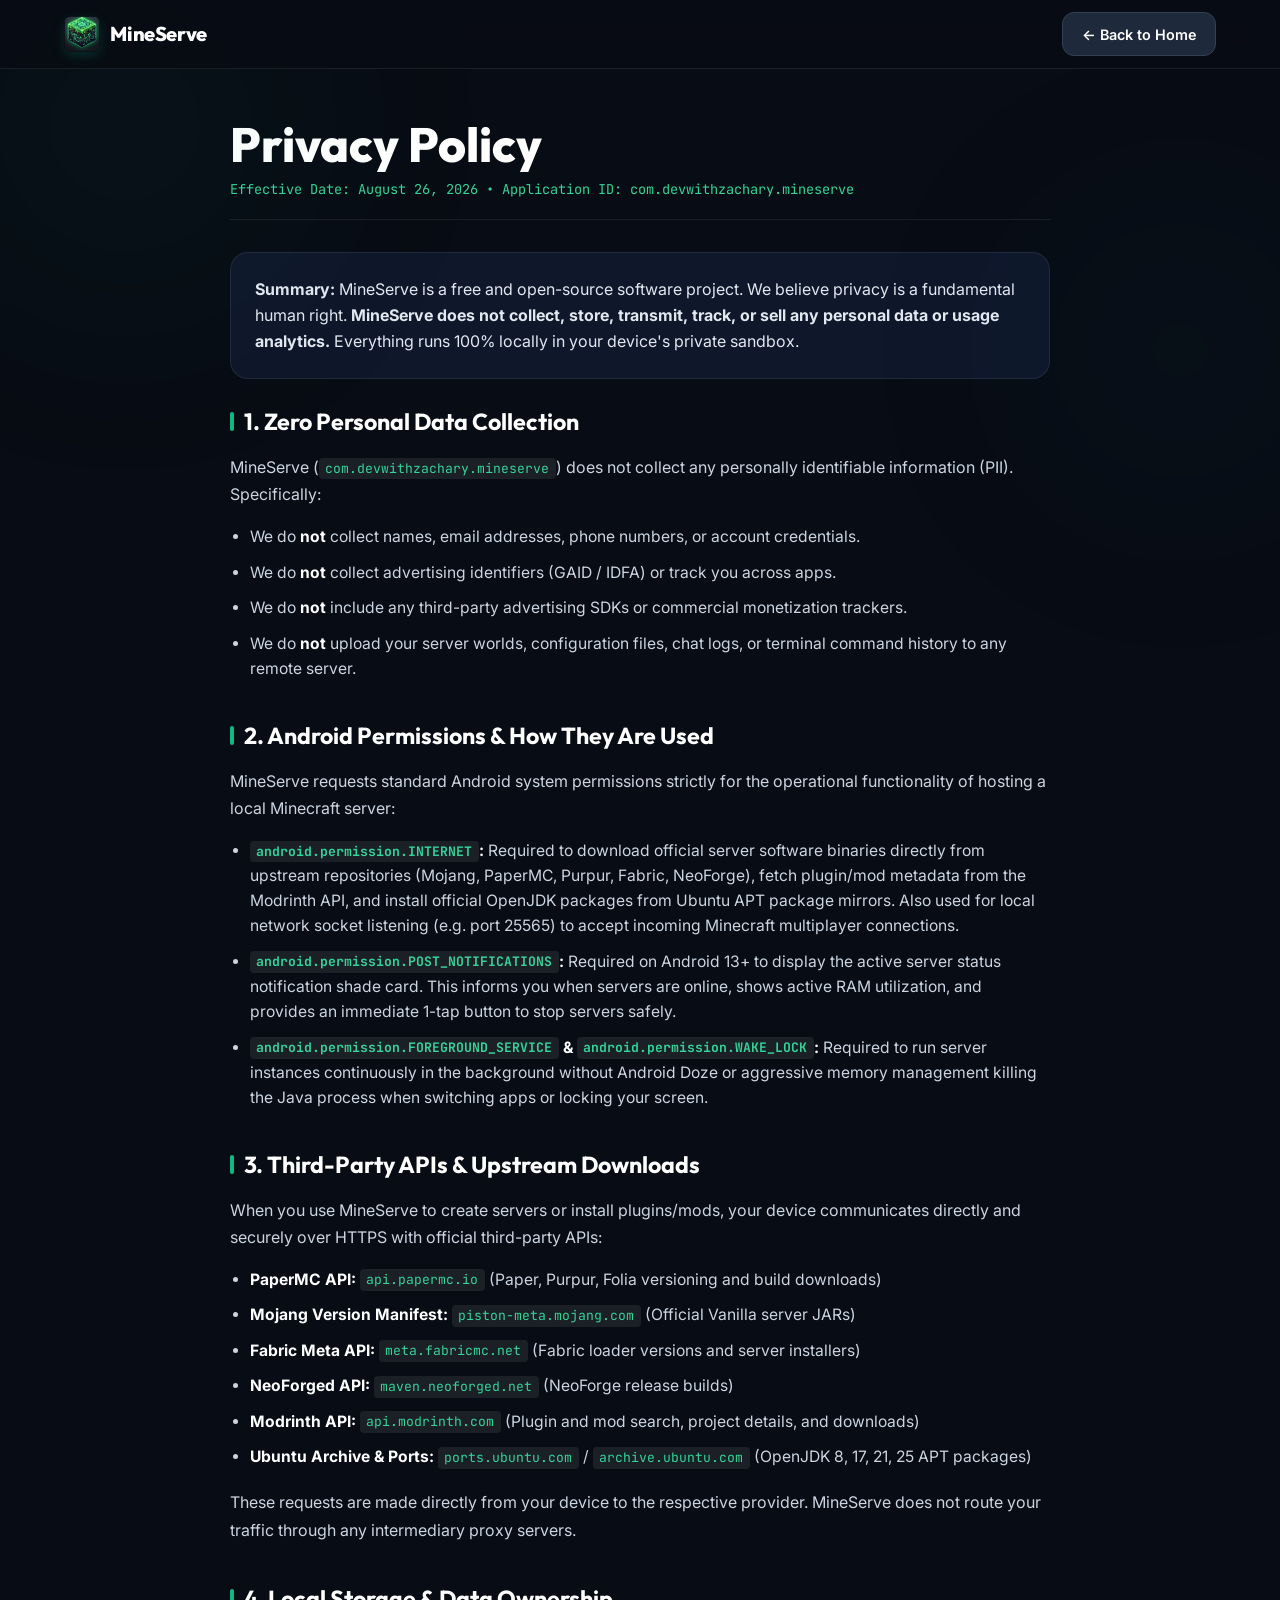
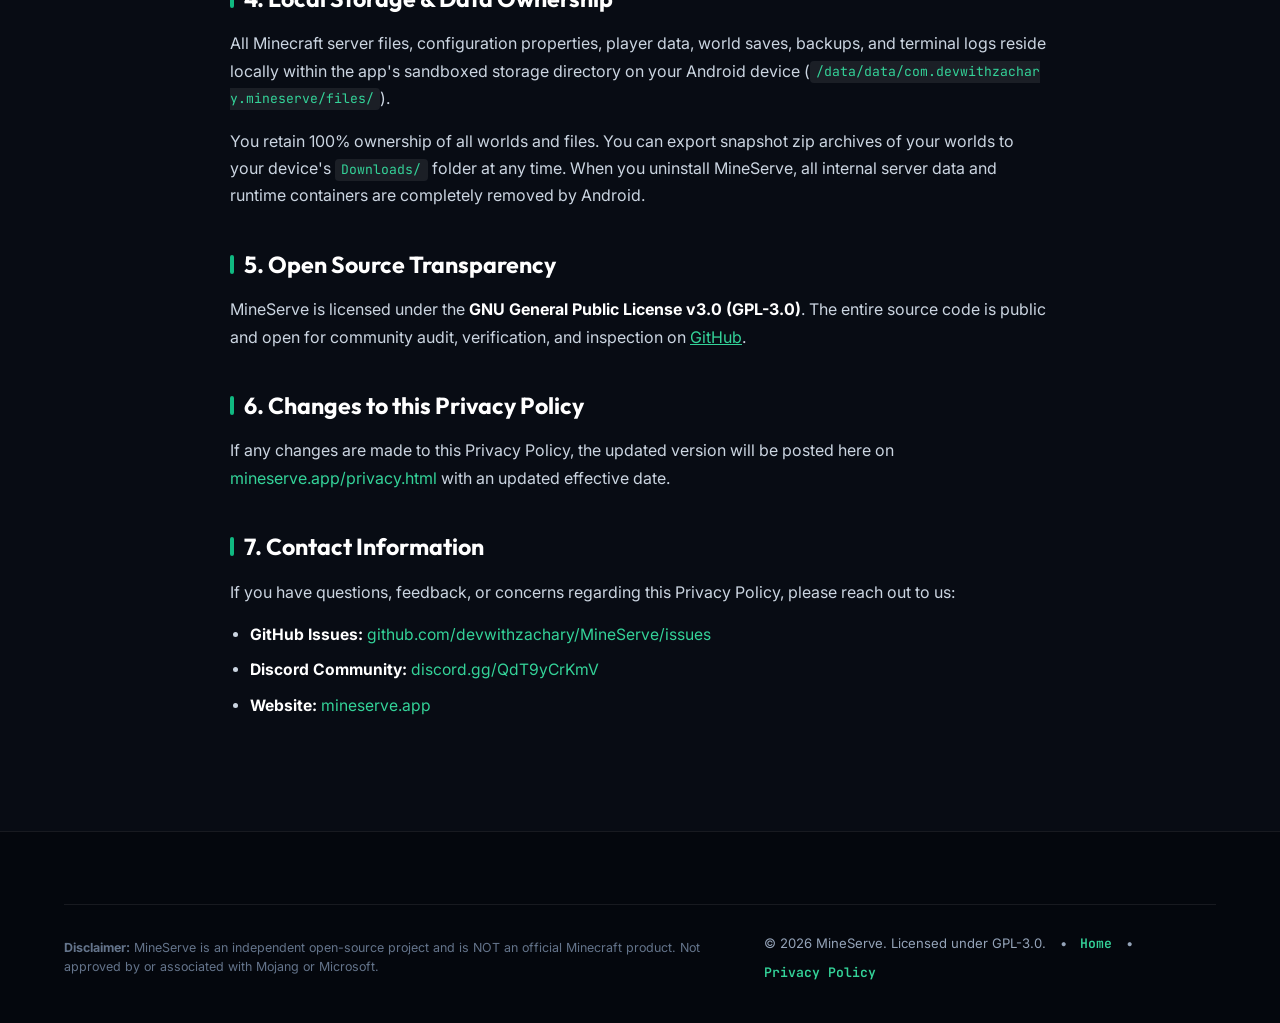
==== commit a641c485: "updated website" ====
--- a/privacy.html
+++ b/privacy.html
@@ -232,7 +232,7 @@
         </p>
         <ul>
           <li><strong>GitHub Issues:</strong> <a href="https://github.com/devwithzachary/MineServe/issues" target="_blank" rel="noopener noreferrer" style="color: var(--emerald-light);" data-umami-event="privacy-issues-link">github.com/devwithzachary/MineServe/issues</a></li>
-          <li><strong>Discord Community:</strong> <a href="https://discord.gg/csGrrg5MGF" target="_blank" rel="noopener noreferrer" style="color: var(--emerald-light);" data-umami-event="privacy-discord-link">discord.gg/csGrrg5MGF</a></li>
+          <li><strong>Discord Community:</strong> <a href="https://discord.gg/QdT9yCrKmV" target="_blank" rel="noopener noreferrer" style="color: var(--emerald-light);" data-umami-event="privacy-discord-link">discord.gg/QdT9yCrKmV</a></li>
           <li><strong>Website:</strong> <a href="https://mineserve.app" style="color: var(--emerald-light);">mineserve.app</a></li>
         </ul>
       </div>
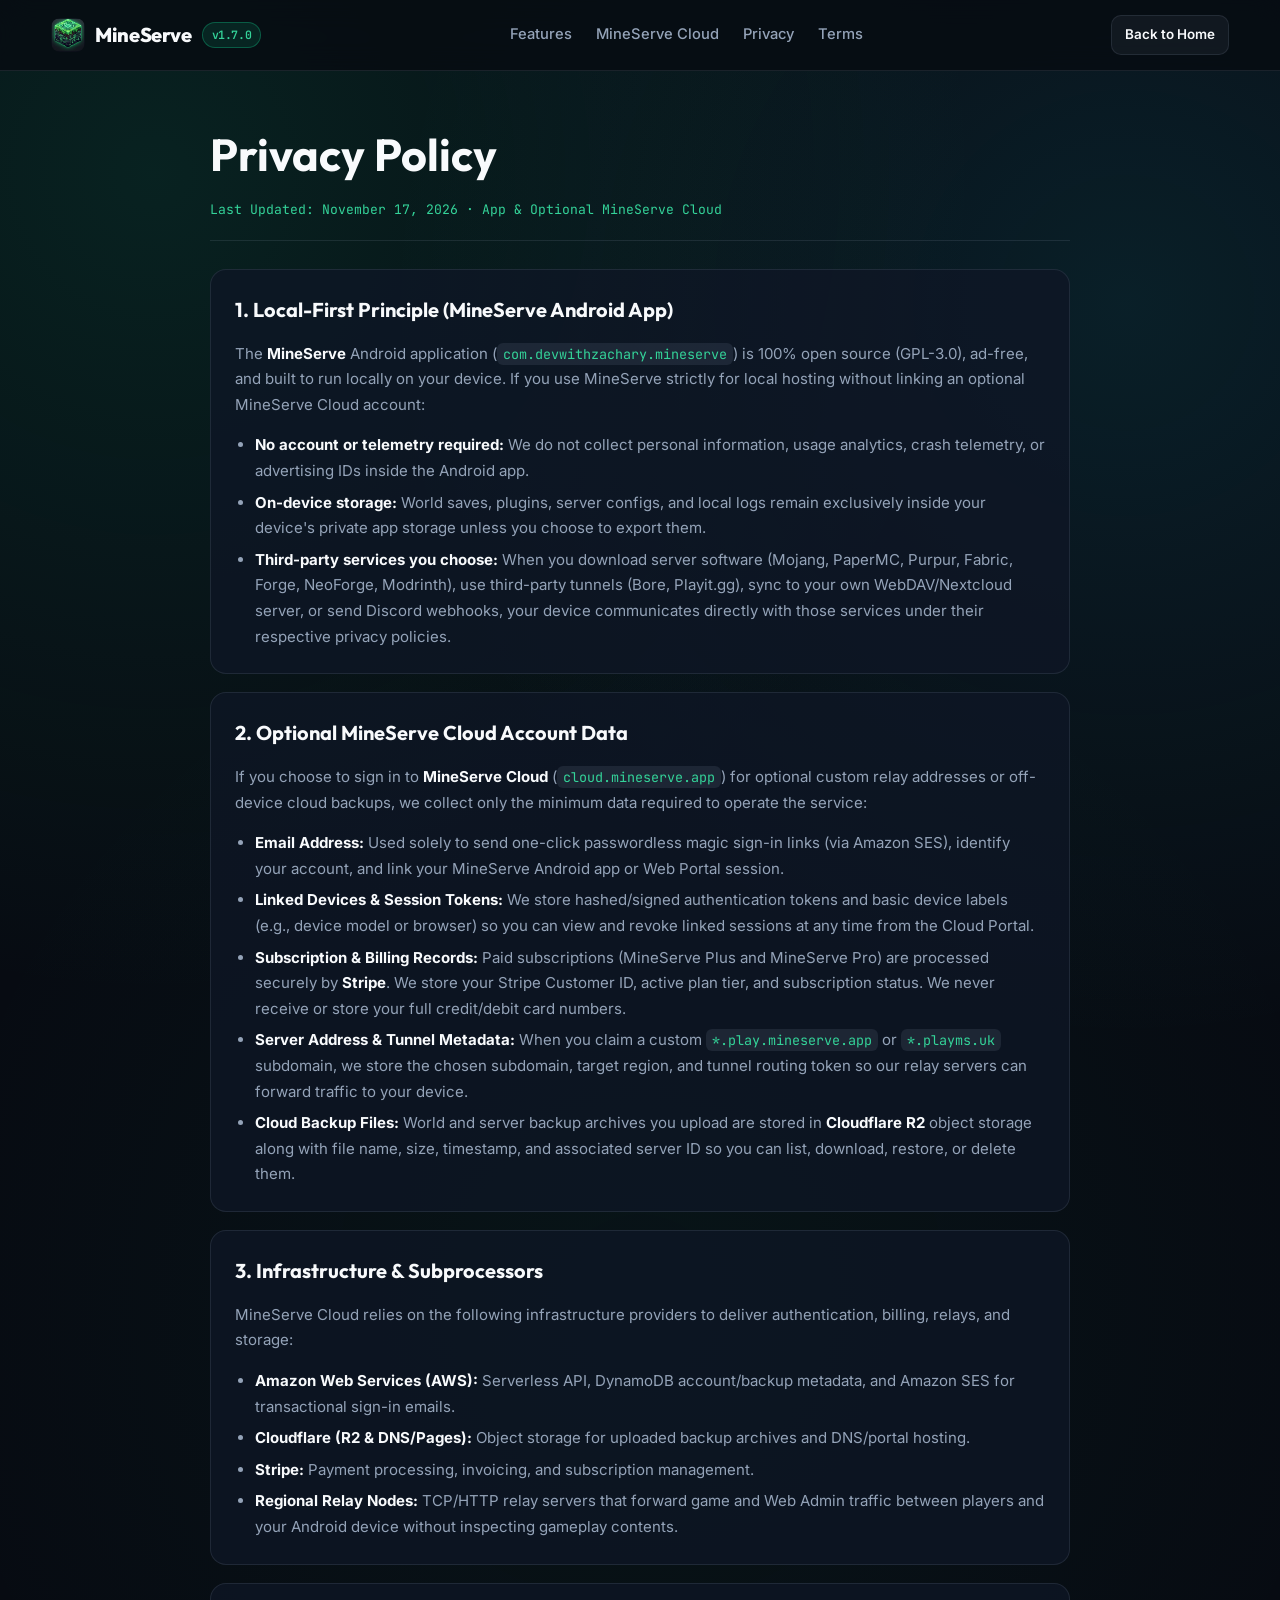
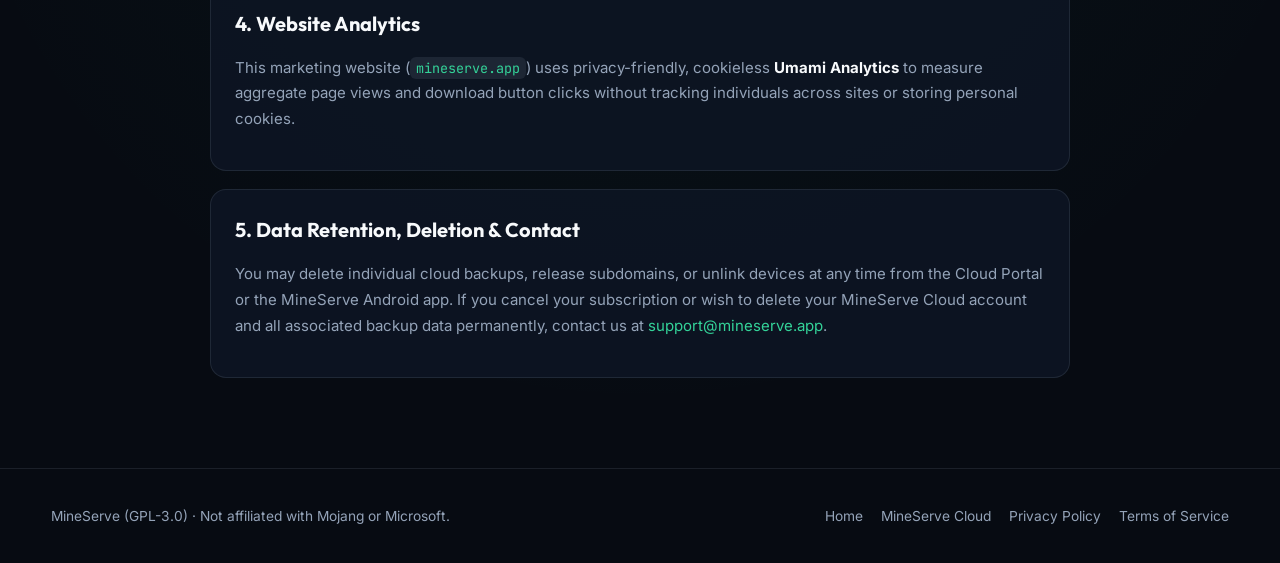
==== commit 9c909846: "site revamp" ====
--- a/privacy.html
+++ b/privacy.html
@@ -1,260 +1,181 @@
 <!DOCTYPE html>
-<html lang="en" class="scroll-smooth">
+<html lang="en">
+
 <head>
   <meta charset="UTF-8">
   <meta name="viewport" content="width=device-width, initial-scale=1.0, viewport-fit=cover">
   <title>Privacy Policy - MineServe</title>
-  
-  <!-- Primary Meta Tags -->
+
   <meta name="title" content="Privacy Policy - MineServe">
-  <meta name="description" content="Privacy Policy for MineServe (com.devwithzachary.mineserve). Learn how MineServe operates locally with zero personal data collection.">
+  <meta name="description" content="Privacy Policy for the MineServe Android app and optional MineServe Cloud service. Learn what stays strictly on-device and what minimal data is needed for optional Cloud accounts.">
   <meta name="robots" content="index, follow">
-  <meta name="theme-color" content="#080c14">
+  <meta name="theme-color" content="#070b12">
   <link rel="canonical" href="https://mineserve.app/privacy.html">
 
-  <!-- Favicon -->
   <link rel="icon" type="image/png" href="assets/favicon.png">
   <link rel="apple-touch-icon" href="assets/logo.png">
 
-  <!-- Google Fonts -->
   <link rel="preconnect" href="https://fonts.googleapis.com">
   <link rel="preconnect" href="https://fonts.gstatic.com" crossorigin>
-  <link href="https://fonts.googleapis.com/css2?family=Inter:wght@300;400;500;600;700;800&family=JetBrains+Mono:wght@400;500;600;700&family=Outfit:wght@400;500;600;700;800;900&display=swap" rel="stylesheet">
+  <link href="https://fonts.googleapis.com/css2?family=Inter:wght@400;500;600;700;800&family=JetBrains+Mono:wght@400;600;700&family=Outfit:wght@600;700;800;900&display=swap" rel="stylesheet">
 
-  <!-- Stylesheet -->
   <link rel="stylesheet" href="css/style.css">
 
-  <!-- Umami Analytics -->
   <script defer src="https://stats.devwithzachary.com/stats" data-website-id="0f927c80-a65d-484a-ac6d-f5de10c83bec"></script>
 
   <style>
-    .legal-wrapper {
-      padding: clamp(2rem, 5vw, 3rem) 0 clamp(3.5rem, 6vw, 6rem);
-      max-width: 820px;
-      margin-inline: auto;
+    .legal-wrap {
+      max-width: 860px;
+      margin: 0 auto;
+      padding: 48px 0 72px;
     }
     .legal-header {
-      margin-bottom: 2rem;
-      padding-bottom: 1.25rem;
-      border-bottom: 1px solid var(--border-card);
+      border-bottom: 1px solid var(--border-subtle);
+      padding-bottom: 20px;
+      margin-bottom: 28px;
     }
-    .legal-title {
-      font-family: var(--font-heading);
-      font-size: clamp(2rem, 5vw, 3rem);
-      font-weight: 800;
-      color: #fff;
-      margin-bottom: 0.5rem;
-      line-height: 1.15;
+    .legal-header h1 {
+      font-family: "Outfit", sans-serif;
+      font-size: clamp(2rem, 4vw, 2.8rem);
+      margin: 0 0 8px;
     }
     .legal-meta {
-      font-family: var(--font-mono);
-      font-size: clamp(0.78rem, 2vw, 0.85rem);
+      font-family: "JetBrains Mono", monospace;
+      font-size: 0.82rem;
       color: var(--emerald-light);
-      line-height: 1.4;
-    }
-    .legal-section {
-      margin-bottom: 2.25rem;
-    }
-    .legal-section h2 {
-      font-family: var(--font-heading);
-      font-size: clamp(1.2rem, 3vw, 1.45rem);
-      font-weight: 700;
-      color: #fff;
-      margin-bottom: 0.85rem;
-      display: flex;
-      align-items: center;
-      gap: 0.6rem;
-    }
-    .legal-section h2::before {
-      content: "";
-      display: inline-block;
-      width: 4px;
-      height: 1.2rem;
-      background: var(--emerald-primary);
-      border-radius: 2px;
-      flex-shrink: 0;
-    }
-    .legal-section p {
-      color: var(--slate-300);
-      font-size: clamp(0.92rem, 2vw, 1rem);
-      line-height: 1.7;
-      margin-bottom: 1rem;
-    }
-    .legal-section ul {
-      color: var(--slate-300);
-      padding-left: 1.25rem;
-      margin-bottom: 1.25rem;
-      display: flex;
-      flex-direction: column;
-      gap: 0.65rem;
-      font-size: clamp(0.9rem, 2vw, 0.98rem);
-    }
-    .legal-section li {
-      line-height: 1.6;
-    }
-    .legal-section strong {
-      color: #fff;
-    }
-    .legal-section code {
-      font-family: var(--font-mono);
-      font-size: 0.82rem;
-      background: rgba(255, 255, 255, 0.08);
-      padding: 0.15rem 0.4rem;
-      border-radius: 4px;
-      color: var(--emerald-light);
-      word-break: break-all;
     }
     .legal-card {
       background: var(--bg-card);
-      border: 1px solid var(--border-card);
-      border-radius: var(--radius-lg);
-      padding: clamp(1.15rem, 3.5vw, 1.5rem);
-      margin-bottom: 1.5rem;
+      border: 1px solid var(--border-subtle);
+      border-radius: var(--radius-md);
+      padding: 24px;
+      margin-bottom: 18px;
+    }
+    .legal-card h2 {
+      font-family: "Outfit", sans-serif;
+      font-size: 1.25rem;
+      margin: 0 0 10px;
+      color: var(--text-primary);
+    }
+    .legal-card p,
+    .legal-card li {
+      color: var(--text-secondary);
+      font-size: 0.94rem;
+      line-height: 1.7;
+    }
+    .legal-card ul {
+      margin: 8px 0 0;
+      padding-left: 20px;
+      display: flex;
+      flex-direction: column;
+      gap: 6px;
+    }
+    .legal-card code {
+      font-family: "JetBrains Mono", monospace;
+      font-size: 0.84rem;
+      background: rgba(148, 163, 184, 0.12);
+      padding: 2px 6px;
+      border-radius: 6px;
+      color: var(--emerald-light);
+    }
+    .legal-card strong {
+      color: var(--text-primary);
     }
   </style>
 </head>
-<body class="bg-obsidian text-slate-100 antialiased selection:bg-emerald-500 selection:text-black">
 
-  <!-- Ambient Glow -->
-  <div class="ambient-glow glow-top-left" aria-hidden="true"></div>
-  <div class="ambient-glow glow-top-right" aria-hidden="true"></div>
-
-  <!-- Header -->
-  <header class="sticky-nav">
-    <div class="nav-container">
-      <a href="index.html" class="brand" data-umami-event="privacy-brand-click">
-        <img src="assets/logo.png" alt="MineServe Logo" class="brand-logo" width="36" height="36">
-        <span class="brand-name">MineServe</span>
+<body>
+  <header class="site-header">
+    <div class="container nav-inner" id="nav-inner">
+      <a href="index.html" class="brand">
+        <img src="assets/logo.png" alt="MineServe Logo">
+        <span>MineServe</span>
+        <span class="version-pill">v1.7.0</span>
       </a>
-
+      <nav class="nav-links" aria-label="Primary Navigation">
+        <a href="index.html#features">Features</a>
+        <a href="index.html#cloud">MineServe Cloud</a>
+        <a href="privacy.html">Privacy</a>
+        <a href="terms.html">Terms</a>
+      </nav>
       <div class="nav-actions">
-        <a href="index.html" class="btn btn-secondary" data-umami-event="privacy-back-home">
-          <span>← Back to Home</span>
-        </a>
+        <a href="index.html" class="btn btn-secondary btn-sm">Back to Home</a>
       </div>
+      <button class="mobile-menu-btn" id="mobile-menu-btn" aria-label="Toggle Navigation" aria-expanded="false">☰</button>
     </div>
   </header>
 
-  <!-- Legal Main Content -->
-  <main class="container">
-    <div class="legal-wrapper">
-      <div class="legal-header">
-        <h1 class="legal-title">Privacy Policy</h1>
-        <div class="legal-meta">Effective Date: August 26, 2026 • Application ID: com.devwithzachary.mineserve</div>
-      </div>
+  <main class="container legal-wrap">
+    <div class="legal-header">
+      <h1>Privacy Policy</h1>
+      <div class="legal-meta">Last Updated: November 17, 2026 · App &amp; Optional MineServe Cloud</div>
+    </div>
 
-      <div class="legal-card">
-        <p style="margin-bottom: 0;">
-          <strong>Summary:</strong> MineServe is a free and open-source software project. We believe privacy is a fundamental human right. <strong>MineServe does not collect, store, transmit, track, or sell any personal data or usage analytics.</strong> Everything runs 100% locally in your device's private sandbox.
-        </p>
-      </div>
+    <section class="legal-card">
+      <h2>1. Local-First Principle (MineServe Android App)</h2>
+      <p>
+        The <strong>MineServe</strong> Android application (<code>com.devwithzachary.mineserve</code>) is 100% open source (GPL-3.0), ad-free, and built to run locally on your device. If you use MineServe strictly for local hosting without linking an optional MineServe Cloud account:
+      </p>
+      <ul>
+        <li><strong>No account or telemetry required:</strong> We do not collect personal information, usage analytics, crash telemetry, or advertising IDs inside the Android app.</li>
+        <li><strong>On-device storage:</strong> World saves, plugins, server configs, and local logs remain exclusively inside your device's private app storage unless you choose to export them.</li>
+        <li><strong>Third-party services you choose:</strong> When you download server software (Mojang, PaperMC, Purpur, Fabric, Forge, NeoForge, Modrinth), use third-party tunnels (Bore, Playit.gg), sync to your own WebDAV/Nextcloud server, or send Discord webhooks, your device communicates directly with those services under their respective privacy policies.</li>
+      </ul>
+    </section>
 
-      <div class="legal-section">
-        <h2>1. Zero Personal Data Collection</h2>
-        <p>
-          MineServe (<code>com.devwithzachary.mineserve</code>) does not collect any personally identifiable information (PII). Specifically:
-        </p>
-        <ul>
-          <li>We do <strong>not</strong> collect names, email addresses, phone numbers, or account credentials.</li>
-          <li>We do <strong>not</strong> collect advertising identifiers (GAID / IDFA) or track you across apps.</li>
-          <li>We do <strong>not</strong> include any third-party advertising SDKs or commercial monetization trackers.</li>
-          <li>We do <strong>not</strong> upload your server worlds, configuration files, chat logs, or terminal command history to any remote server.</li>
-        </ul>
-      </div>
+    <section class="legal-card">
+      <h2>2. Optional MineServe Cloud Account Data</h2>
+      <p>
+        If you choose to sign in to <strong>MineServe Cloud</strong> (<code>cloud.mineserve.app</code>) for optional custom relay addresses or off-device cloud backups, we collect only the minimum data required to operate the service:
+      </p>
+      <ul>
+        <li><strong>Email Address:</strong> Used solely to send one-click passwordless magic sign-in links (via Amazon SES), identify your account, and link your MineServe Android app or Web Portal session.</li>
+        <li><strong>Linked Devices &amp; Session Tokens:</strong> We store hashed/signed authentication tokens and basic device labels (e.g., device model or browser) so you can view and revoke linked sessions at any time from the Cloud Portal.</li>
+        <li><strong>Subscription &amp; Billing Records:</strong> Paid subscriptions (MineServe Plus and MineServe Pro) are processed securely by <strong>Stripe</strong>. We store your Stripe Customer ID, active plan tier, and subscription status. We never receive or store your full credit/debit card numbers.</li>
+        <li><strong>Server Address &amp; Tunnel Metadata:</strong> When you claim a custom <code>*.play.mineserve.app</code> or <code>*.playms.uk</code> subdomain, we store the chosen subdomain, target region, and tunnel routing token so our relay servers can forward traffic to your device.</li>
+        <li><strong>Cloud Backup Files:</strong> World and server backup archives you upload are stored in <strong>Cloudflare R2</strong> object storage along with file name, size, timestamp, and associated server ID so you can list, download, restore, or delete them.</li>
+      </ul>
+    </section>
 
-      <div class="legal-section">
-        <h2>2. Android Permissions &amp; How They Are Used</h2>
-        <p>
-          MineServe requests standard Android system permissions strictly for the operational functionality of hosting a local Minecraft server:
-        </p>
-        <ul>
-          <li>
-            <strong><code>android.permission.INTERNET</code>:</strong>
-            Required to download official server software binaries directly from upstream repositories (Mojang, PaperMC, Purpur, Fabric, NeoForge), fetch plugin/mod metadata from the Modrinth API, and install official OpenJDK packages from Ubuntu APT package mirrors. Also used for local network socket listening (e.g. port 25565) to accept incoming Minecraft multiplayer connections.
-          </li>
-          <li>
-            <strong><code>android.permission.POST_NOTIFICATIONS</code>:</strong>
-            Required on Android 13+ to display the active server status notification shade card. This informs you when servers are online, shows active RAM utilization, and provides an immediate 1-tap button to stop servers safely.
-          </li>
-          <li>
-            <strong><code>android.permission.FOREGROUND_SERVICE</code> &amp; <code>android.permission.WAKE_LOCK</code>:</strong>
-            Required to run server instances continuously in the background without Android Doze or aggressive memory management killing the Java process when switching apps or locking your screen.
-          </li>
-        </ul>
-      </div>
+    <section class="legal-card">
+      <h2>3. Infrastructure &amp; Subprocessors</h2>
+      <p>MineServe Cloud relies on the following infrastructure providers to deliver authentication, billing, relays, and storage:</p>
+      <ul>
+        <li><strong>Amazon Web Services (AWS):</strong> Serverless API, DynamoDB account/backup metadata, and Amazon SES for transactional sign-in emails.</li>
+        <li><strong>Cloudflare (R2 &amp; DNS/Pages):</strong> Object storage for uploaded backup archives and DNS/portal hosting.</li>
+        <li><strong>Stripe:</strong> Payment processing, invoicing, and subscription management.</li>
+        <li><strong>Regional Relay Nodes:</strong> TCP/HTTP relay servers that forward game and Web Admin traffic between players and your Android device without inspecting gameplay contents.</li>
+      </ul>
+    </section>
 
-      <div class="legal-section">
-        <h2>3. Third-Party APIs &amp; Upstream Downloads</h2>
-        <p>
-          When you use MineServe to create servers or install plugins/mods, your device communicates directly and securely over HTTPS with official third-party APIs:
-        </p>
-        <ul>
-          <li><strong>PaperMC API:</strong> <code>api.papermc.io</code> (Paper, Purpur, Folia versioning and build downloads)</li>
-          <li><strong>Mojang Version Manifest:</strong> <code>piston-meta.mojang.com</code> (Official Vanilla server JARs)</li>
-          <li><strong>Fabric Meta API:</strong> <code>meta.fabricmc.net</code> (Fabric loader versions and server installers)</li>
-          <li><strong>NeoForged API:</strong> <code>maven.neoforged.net</code> (NeoForge release builds)</li>
-          <li><strong>Modrinth API:</strong> <code>api.modrinth.com</code> (Plugin and mod search, project details, and downloads)</li>
-          <li><strong>Ubuntu Archive &amp; Ports:</strong> <code>ports.ubuntu.com</code> / <code>archive.ubuntu.com</code> (OpenJDK 8, 17, 21, 25 APT packages)</li>
-        </ul>
-        <p>
-          These requests are made directly from your device to the respective provider. MineServe does not route your traffic through any intermediary proxy servers.
-        </p>
-      </div>
+    <section class="legal-card">
+      <h2>4. Website Analytics</h2>
+      <p>
+        This marketing website (<code>mineserve.app</code>) uses privacy-friendly, cookieless <strong>Umami Analytics</strong> to measure aggregate page views and download button clicks without tracking individuals across sites or storing personal cookies.
+      </p>
+    </section>
 
-      <div class="legal-section">
-        <h2>4. Local Storage &amp; Data Ownership</h2>
-        <p>
-          All Minecraft server files, configuration properties, player data, world saves, backups, and terminal logs reside locally within the app's sandboxed storage directory on your Android device (<code>/data/data/com.devwithzachary.mineserve/files/</code>).
-        </p>
-        <p>
-          You retain 100% ownership of all worlds and files. You can export snapshot zip archives of your worlds to your device's <code>Downloads/</code> folder at any time. When you uninstall MineServe, all internal server data and runtime containers are completely removed by Android.
-        </p>
-      </div>
-
-      <div class="legal-section">
-        <h2>5. Open Source Transparency</h2>
-        <p>
-          MineServe is licensed under the <strong>GNU General Public License v3.0 (GPL-3.0)</strong>. The entire source code is public and open for community audit, verification, and inspection on <a href="https://github.com/devwithzachary/MineServe" target="_blank" rel="noopener noreferrer" style="color: var(--emerald-light); text-decoration: underline;" data-umami-event="privacy-github-link">GitHub</a>.
-        </p>
-      </div>
-
-      <div class="legal-section">
-        <h2>6. Changes to this Privacy Policy</h2>
-        <p>
-          If any changes are made to this Privacy Policy, the updated version will be posted here on <a href="https://mineserve.app/privacy.html" style="color: var(--emerald-light);">mineserve.app/privacy.html</a> with an updated effective date.
-        </p>
-      </div>
-
-      <div class="legal-section">
-        <h2>7. Contact Information</h2>
-        <p>
-          If you have questions, feedback, or concerns regarding this Privacy Policy, please reach out to us:
-        </p>
-        <ul>
-          <li><strong>GitHub Issues:</strong> <a href="https://github.com/devwithzachary/MineServe/issues" target="_blank" rel="noopener noreferrer" style="color: var(--emerald-light);" data-umami-event="privacy-issues-link">github.com/devwithzachary/MineServe/issues</a></li>
-          <li><strong>Discord Community:</strong> <a href="https://discord.gg/QdT9yCrKmV" target="_blank" rel="noopener noreferrer" style="color: var(--emerald-light);" data-umami-event="privacy-discord-link">discord.gg/QdT9yCrKmV</a></li>
-          <li><strong>Website:</strong> <a href="https://mineserve.app" style="color: var(--emerald-light);">mineserve.app</a></li>
-        </ul>
-      </div>
-    </div>
+    <section class="legal-card">
+      <h2>5. Data Retention, Deletion &amp; Contact</h2>
+      <p>
+        You may delete individual cloud backups, release subdomains, or unlink devices at any time from the Cloud Portal or the MineServe Android app. If you cancel your subscription or wish to delete your MineServe Cloud account and all associated backup data permanently, contact us at <a href="mailto:support@mineserve.app" style="color: var(--emerald-light);">support@mineserve.app</a>.
+      </p>
+    </section>
   </main>
 
-  <!-- Footer -->
-  <footer class="footer">
-    <div class="container footer-container">
-      <div class="footer-bottom">
-        <p class="footer-disclaimer">
-          <strong>Disclaimer:</strong> MineServe is an independent open-source project and is NOT an official Minecraft product. Not approved by or associated with Mojang or Microsoft.
-        </p>
-        <div class="footer-copy">
-          <span>&copy; 2026 MineServe. Licensed under GPL-3.0.</span>
-          <span>•</span>
-          <a href="index.html" class="footer-domain-link" data-umami-event="privacy-footer-home">Home</a>
-          <span>•</span>
-          <a href="privacy.html" class="footer-domain-link" data-umami-event="privacy-footer-self">Privacy Policy</a>
-        </div>
+  <footer class="site-footer">
+    <div class="container footer-inner">
+      <div>MineServe (GPL-3.0) · Not affiliated with Mojang or Microsoft.</div>
+      <div class="footer-links">
+        <a href="index.html">Home</a>
+        <a href="https://cloud.mineserve.app" target="_blank" rel="noopener noreferrer">MineServe Cloud</a>
+        <a href="privacy.html">Privacy Policy</a>
+        <a href="terms.html">Terms of Service</a>
       </div>
     </div>
   </footer>
+
+  <script src="js/main.js"></script>
 </body>
+
 </html>
--- a/css/style.css
+++ b/css/style.css
@@ -1,94 +1,49 @@
-/* ==========================================================================
-   MineServe - Modern Obsidian & Emerald Theme
-   Optimized for Desktop, Tablet, and Mobile Form Factors
-   ========================================================================== */
-
+/* MineServe Static Website Stylesheet (v1.7.0) */
 :root {
-  /* Color Palette */
-  --bg-obsidian: #080c14;
-  --bg-card: #0f172a;
-  --bg-card-hover: #162036;
-  --bg-card-inner: #131d33;
-  --border-card: rgba(255, 255, 255, 0.08);
-  --border-card-hover: rgba(16, 185, 129, 0.35);
-  
-  --emerald-primary: #10b981;
-  --emerald-hover: #059669;
+  --bg-obsidian: #070b12;
+  --bg-surface: #0d1422;
+  --bg-card: rgba(15, 23, 38, 0.78);
+  --bg-card-solid: #0f1726;
+  --border-subtle: rgba(148, 163, 184, 0.14);
+  --border-emerald: rgba(16, 185, 129, 0.38);
+  --text-primary: #f8fafc;
+  --text-secondary: #94a3b8;
+  --text-muted: #64748b;
+  --emerald: #10b981;
   --emerald-light: #34d399;
-  --emerald-dark: #064e3b;
-  --emerald-glow: rgba(16, 185, 129, 0.25);
-
-  --slate-50: #f8fafc;
-  --slate-100: #f1f5f9;
-  --slate-200: #e2e8f0;
-  --slate-300: #cbd5e1;
-  --slate-400: #94a3b8;
-  --slate-500: #64748b;
-  --slate-600: #475569;
-  --slate-700: #334155;
-  --slate-800: #1e293b;
-  --slate-900: #0f172a;
-  --slate-950: #080c14;
-
-  --gold-yellow: #f59e0b;
-  --redstone-red: #ef4444;
-  --cyan-blue: #06b6d4;
-  --purple-mod: #a855f7;
-  --discord-blurple: #5865f2;
-
-  /* Typography */
-  --font-heading: 'Outfit', -apple-system, BlinkMacSystemFont, sans-serif;
-  --font-body: 'Inter', -apple-system, BlinkMacSystemFont, sans-serif;
-  --font-mono: 'JetBrains Mono', monospace;
-
-  /* Layout */
-  --max-width: 1200px;
-  --radius-sm: 8px;
-  --radius-md: 12px;
-  --radius-lg: 18px;
-  --radius-xl: 24px;
-  --radius-full: 9999px;
-  
-  /* Transitions */
-  --transition-fast: 0.15s ease;
-  --transition-normal: 0.25s cubic-bezier(0.16, 1, 0.3, 1);
-  --transition-slow: 0.4s cubic-bezier(0.16, 1, 0.3, 1);
-
-  /* Safe Area Insets for Mobile */
-  --safe-bottom: env(safe-area-inset-bottom, 0px);
-  --safe-top: env(safe-area-inset-top, 0px);
-}
-
-/* Reset & Base */
-*, *::before, *::after {
+  --emerald-dark: #059669;
+  --cyan: #22d3ee;
+  --amber: #f59e0b;
+  --radius-sm: 10px;
+  --radius-md: 16px;
+  --radius-lg: 22px;
+  --shadow-glow: 0 20px 60px rgba(16, 185, 129, 0.12);
+}
+
+*,
+*::before,
+*::after {
   box-sizing: border-box;
-  margin: 0;
-  padding: 0;
-  -webkit-tap-highlight-color: transparent;
 }
 
 html {
   scroll-behavior: smooth;
-  color-scheme: dark;
+  background: var(--bg-obsidian);
+  color: var(--text-primary);
+  font-family: "Inter", -apple-system, BlinkMacSystemFont, "Segoe UI", Roboto, sans-serif;
 }
 
 body {
-  font-family: var(--font-body);
-  background-color: var(--bg-obsidian);
-  color: var(--slate-200);
+  margin: 0;
+  min-height: 100vh;
+  background:
+    radial-gradient(circle at 12% 8%, rgba(16, 185, 129, 0.13), transparent 36%),
+    radial-gradient(circle at 88% 14%, rgba(34, 211, 238, 0.1), transparent 34%),
+    radial-gradient(circle at 50% 60%, rgba(16, 185, 129, 0.05), transparent 50%),
+    var(--bg-obsidian);
+  color: var(--text-primary);
   line-height: 1.6;
   overflow-x: hidden;
-  position: relative;
-  min-height: 100vh;
-}
-
-body.drawer-open {
-  overflow: hidden;
-}
-
-img, svg {
-  display: block;
-  max-width: 100%;
 }
 
 a {
@@ -96,1561 +51,614 @@
   text-decoration: none;
 }
 
-button {
-  font-family: inherit;
-  cursor: pointer;
-  border: none;
-  background: none;
-}
-
-/* Container */
+img {
+  max-width: 100%;
+  display: block;
+}
+
+.mono {
+  font-family: "JetBrains Mono", monospace;
+}
+
 .container {
-  width: 100%;
-  max-width: var(--max-width);
-  margin-inline: auto;
-  padding-inline: clamp(1rem, 4vw, 1.5rem);
-}
-
-/* Ambient Background Glow */
-.ambient-glow {
-  position: fixed;
-  border-radius: 50%;
-  pointer-events: none;
-  filter: blur(120px);
-  z-index: 0;
-  opacity: 0.35;
-  will-change: opacity;
-}
-
-.glow-top-left {
-  top: -150px;
-  left: -150px;
-  width: min(550px, 90vw);
-  height: min(550px, 90vw);
-  background: radial-gradient(circle, rgba(16, 185, 129, 0.22), transparent 70%);
-}
-
-.glow-top-right {
-  top: 100px;
-  right: -150px;
-  width: min(500px, 80vw);
-  height: min(500px, 80vw);
-  background: radial-gradient(circle, rgba(6, 182, 212, 0.15), transparent 70%);
-}
-
-.glow-center {
-  top: 60%;
-  left: 50%;
-  transform: translate(-50%, -50%);
-  width: min(700px, 95vw);
-  height: min(700px, 95vw);
-  background: radial-gradient(circle, rgba(16, 185, 129, 0.12), transparent 70%);
-}
-
-@media (max-width: 640px) {
-  .ambient-glow {
-    filter: blur(80px);
-    opacity: 0.22;
-  }
-}
-
-/* ==========================================================================
-   Navigation Header
-   ========================================================================== */
-
-.sticky-nav {
+  width: min(1180px, 92%);
+  margin: 0 auto;
+}
+
+/* Header / Nav */
+.site-header {
   position: sticky;
   top: 0;
-  z-index: 100;
-  background: rgba(8, 12, 20, 0.88);
-  backdrop-filter: blur(16px);
-  -webkit-backdrop-filter: blur(16px);
-  border-bottom: 1px solid var(--border-card);
-  transition: background var(--transition-normal), border-color var(--transition-normal);
-}
-
-.nav-container {
+  z-index: 50;
+  backdrop-filter: blur(14px);
+  background: rgba(7, 11, 18, 0.82);
+  border-bottom: 1px solid var(--border-subtle);
+}
+
+.nav-inner {
   display: flex;
   align-items: center;
   justify-content: space-between;
-  max-width: var(--max-width);
-  margin-inline: auto;
-  padding: 0.75rem clamp(1rem, 4vw, 1.5rem);
-  gap: 1rem;
+  gap: 18px;
+  height: 70px;
 }
 
 .brand {
-  display: flex;
-  align-items: center;
-  gap: 0.65rem;
-  flex-shrink: 0;
-}
-
-.brand-logo {
-  border-radius: var(--radius-sm);
-  box-shadow: 0 4px 12px rgba(16, 185, 129, 0.2);
-  width: 36px;
-  height: 36px;
-}
-
-.brand-name {
-  font-family: var(--font-heading);
+  display: inline-flex;
+  align-items: center;
+  gap: 10px;
+  font-family: "Outfit", sans-serif;
+  font-weight: 800;
   font-size: 1.25rem;
-  font-weight: 800;
-  color: #fff;
   letter-spacing: -0.02em;
 }
 
-.brand-badge {
-  font-family: var(--font-mono);
+.brand img {
+  width: 34px;
+  height: 34px;
+  border-radius: 9px;
+}
+
+.version-pill {
+  font-family: "JetBrains Mono", monospace;
   font-size: 0.72rem;
-  font-weight: 700;
-  padding: 0.15rem 0.5rem;
-  border-radius: var(--radius-full);
-  background: rgba(16, 185, 129, 0.15);
+  font-weight: 600;
+  padding: 3px 9px;
+  border-radius: 999px;
+  background: rgba(16, 185, 129, 0.14);
+  border: 1px solid var(--border-emerald);
   color: var(--emerald-light);
-  border: 1px solid rgba(16, 185, 129, 0.3);
-}
-
-@media (max-width: 380px) {
-  .brand-badge {
-    display: none;
-  }
-}
-
-.desktop-nav {
-  display: none;
-  align-items: center;
-  gap: 1.75rem;
-}
-
-@media (min-width: 860px) {
-  .desktop-nav {
-    display: flex;
-  }
-}
-
-.nav-link {
+}
+
+.nav-links {
+  display: flex;
+  align-items: center;
+  gap: 24px;
+  color: var(--text-secondary);
   font-size: 0.92rem;
   font-weight: 500;
-  color: var(--slate-300);
-  transition: color var(--transition-fast);
-  padding: 0.35rem 0;
-}
-
-.nav-link:hover {
-  color: var(--emerald-light);
+}
+
+.nav-links a:hover {
+  color: var(--text-primary);
 }
 
 .nav-actions {
   display: flex;
   align-items: center;
-  gap: 0.6rem;
-}
-
-@media (max-width: 859px) {
-  .nav-actions .btn {
-    display: none;
-  }
-}
-
-/* Mobile Toggle Hamburger */
-.mobile-toggle {
-  display: flex;
-  flex-direction: column;
-  justify-content: center;
-  align-items: center;
-  width: 42px;
-  height: 42px;
-  padding: 8px;
-  border-radius: var(--radius-sm);
-  background: rgba(255, 255, 255, 0.04);
-  border: 1px solid var(--border-card);
-  color: #fff;
-  gap: 5px;
-  transition: background var(--transition-fast), border-color var(--transition-fast);
-}
-
-.mobile-toggle:hover,
-.mobile-toggle:focus-visible {
-  background: rgba(255, 255, 255, 0.08);
-  border-color: rgba(16, 185, 129, 0.4);
-}
-
-@media (min-width: 860px) {
-  .mobile-toggle {
-    display: none;
-  }
-}
-
-.mobile-toggle .bar {
-  width: 20px;
-  height: 2px;
-  background-color: #fff;
-  border-radius: 2px;
-  transition: transform 0.25s cubic-bezier(0.16, 1, 0.3, 1), opacity 0.2s ease;
-  transform-origin: center;
-}
-
-.mobile-toggle[aria-expanded="true"] .bar:nth-child(1) {
-  transform: translateY(7px) rotate(45deg);
-}
-
-.mobile-toggle[aria-expanded="true"] .bar:nth-child(2) {
-  opacity: 0;
-  transform: scaleX(0);
-}
-
-.mobile-toggle[aria-expanded="true"] .bar:nth-child(3) {
-  transform: translateY(-7px) rotate(-45deg);
-}
-
-/* Mobile Drawer Backdrop & Panel */
-.mobile-drawer-backdrop {
-  position: fixed;
-  inset: 0;
-  background: rgba(4, 7, 13, 0.75);
-  backdrop-filter: blur(8px);
-  -webkit-backdrop-filter: blur(8px);
-  z-index: 98;
-  opacity: 0;
-  visibility: hidden;
-  transition: opacity 0.25s ease, visibility 0.25s ease;
-}
-
-.mobile-drawer-backdrop.active {
-  opacity: 1;
-  visibility: visible;
-}
-
-.mobile-drawer {
-  position: fixed;
-  top: 57px;
-  left: 0;
-  right: 0;
-  background: rgba(8, 12, 20, 0.96);
-  backdrop-filter: blur(20px);
-  -webkit-backdrop-filter: blur(20px);
-  border-bottom: 1px solid var(--border-card);
-  padding: 1.25rem 1.5rem calc(1.5rem + var(--safe-bottom));
-  z-index: 99;
-  max-height: calc(100dvh - 57px);
-  overflow-y: auto;
-  transform: translateY(-100%);
-  opacity: 0;
-  visibility: hidden;
-  transition: transform 0.3s cubic-bezier(0.16, 1, 0.3, 1), opacity 0.25s ease, visibility 0.3s ease;
-  box-shadow: 0 20px 40px rgba(0, 0, 0, 0.7);
-}
-
-.mobile-drawer.open {
-  transform: translateY(0);
-  opacity: 1;
-  visibility: visible;
-}
-
-@media (min-width: 860px) {
-  .mobile-drawer,
-  .mobile-drawer-backdrop {
-    display: none !important;
-  }
-}
-
-.mobile-nav-links {
-  display: flex;
-  flex-direction: column;
-  gap: 0.5rem;
-}
-
-.mobile-nav-link {
-  font-size: 1.05rem;
-  font-weight: 600;
-  color: var(--slate-200);
-  padding: 0.75rem 1rem;
-  border-radius: var(--radius-md);
-  background: rgba(255, 255, 255, 0.02);
-  border: 1px solid transparent;
-  display: flex;
-  align-items: center;
-  justify-content: space-between;
-  transition: all var(--transition-fast);
-}
-
-.mobile-nav-link:hover,
-.mobile-nav-link:active {
-  background: rgba(16, 185, 129, 0.08);
-  border-color: rgba(16, 185, 129, 0.25);
-  color: var(--emerald-light);
-  transform: translateX(4px);
-}
-
-.mobile-nav-link::after {
-  content: "→";
-  color: var(--slate-500);
-  font-size: 0.9rem;
-  transition: color var(--transition-fast), transform var(--transition-fast);
-}
-
-.mobile-nav-link:hover::after,
-.mobile-nav-link:active::after {
-  color: var(--emerald-light);
-  transform: translateX(3px);
-}
-
-.mobile-btn-group {
-  display: flex;
-  flex-direction: column;
-  gap: 0.75rem;
-  margin-top: 1.25rem;
-  padding-top: 1.25rem;
-  border-top: 1px solid var(--border-card);
-}
-
-/* ==========================================================================
-   Buttons
-   ========================================================================== */
-
+  gap: 10px;
+}
+
+.mobile-menu-btn {
+  display: none;
+  background: transparent;
+  border: 1px solid var(--border-subtle);
+  color: var(--text-primary);
+  border-radius: 10px;
+  padding: 7px 11px;
+  font-size: 1.1rem;
+  cursor: pointer;
+}
+
+/* Buttons */
 .btn {
   display: inline-flex;
   align-items: center;
   justify-content: center;
-  gap: 0.5rem;
-  font-family: var(--font-body);
+  gap: 8px;
+  padding: 11px 18px;
+  border-radius: var(--radius-sm);
   font-weight: 600;
-  font-size: 0.9rem;
-  padding: 0.6rem 1.15rem;
-  min-height: 42px;
-  border-radius: var(--radius-md);
-  transition: all var(--transition-normal);
-  white-space: nowrap;
-  user-select: none;
-}
-
-.btn:active {
-  transform: scale(0.98);
-}
-
-.btn-lg {
-  font-size: 1rem;
-  padding: 0.8rem 1.5rem;
-  min-height: 48px;
-  border-radius: var(--radius-lg);
-}
-
-.btn-full {
-  width: 100%;
+  font-size: 0.92rem;
+  border: 1px solid transparent;
+  cursor: pointer;
+  transition: transform 0.15s ease, background 0.15s ease, border-color 0.15s ease;
+}
+
+.btn:hover {
+  transform: translateY(-1px);
 }
 
 .btn-primary {
-  background: linear-gradient(135deg, var(--emerald-primary), var(--emerald-hover));
-  color: #042416;
-  font-weight: 700;
-  box-shadow: 0 4px 18px rgba(16, 185, 129, 0.35);
-}
-
-.btn-primary:hover {
-  background: linear-gradient(135deg, #34d399, var(--emerald-primary));
-  box-shadow: 0 6px 24px rgba(16, 185, 129, 0.5);
-  transform: translateY(-1px);
+  background: linear-gradient(135deg, var(--emerald), var(--emerald-dark));
+  color: #03150e;
+  box-shadow: 0 8px 24px rgba(16, 185, 129, 0.28);
 }
 
 .btn-secondary {
-  background: var(--slate-800);
-  color: #fff;
-  border: 1px solid var(--slate-700);
+  background: rgba(148, 163, 184, 0.08);
+  border-color: var(--border-subtle);
+  color: var(--text-primary);
 }
 
 .btn-secondary:hover {
-  background: var(--slate-700);
-  border-color: var(--slate-600);
-  transform: translateY(-1px);
-}
-
-.btn-discord {
-  background: rgba(88, 101, 242, 0.15);
-  color: #8590ff;
-  border: 1px solid rgba(88, 101, 242, 0.35);
-}
-
-.btn-discord:hover {
-  background: #5865f2;
-  color: #fff;
-  box-shadow: 0 4px 18px rgba(88, 101, 242, 0.4);
-  transform: translateY(-1px);
-}
-
-.btn-github {
-  background: rgba(255, 255, 255, 0.05);
-  color: #fff;
-  border: 1px solid var(--border-card);
-}
-
-.btn-github:hover {
-  background: rgba(255, 255, 255, 0.1);
-  border-color: rgba(255, 255, 255, 0.2);
-  transform: translateY(-1px);
-}
-
-/* ==========================================================================
-   Hero Section
-   ========================================================================== */
-
-.hero-section {
-  position: relative;
-  padding: clamp(2.5rem, 6vw, 4.5rem) 0 clamp(3rem, 7vw, 5rem);
-  z-index: 1;
-}
-
-.hero-container {
+  border-color: rgba(148, 163, 184, 0.35);
+}
+
+.btn-cloud {
+  background: rgba(34, 211, 238, 0.12);
+  border-color: rgba(34, 211, 238, 0.38);
+  color: #67e8f9;
+}
+
+.btn-sm {
+  padding: 8px 13px;
+  font-size: 0.84rem;
+}
+
+/* Hero */
+.hero {
+  padding: 76px 0 56px;
+}
+
+.hero-grid {
   display: grid;
-  grid-template-columns: 1fr;
-  gap: 2.5rem;
-  align-items: center;
-}
-
-@media (min-width: 960px) {
-  .hero-container {
-    grid-template-columns: 1.15fr 0.85fr;
-    gap: 3.5rem;
-  }
-}
-
-.hero-content {
-  display: flex;
-  flex-direction: column;
-}
-
-@media (max-width: 959px) {
-  .hero-content {
-    align-items: center;
-    text-align: center;
-  }
-}
-
-.hero-badge {
+  grid-template-columns: 1.15fr 0.85fr;
+  gap: 48px;
+  align-items: center;
+}
+
+.hero-eyebrow {
   display: inline-flex;
   align-items: center;
-  gap: 0.5rem;
-  background: rgba(16, 185, 129, 0.1);
-  border: 1px solid rgba(16, 185, 129, 0.25);
-  padding: 0.35rem 0.85rem;
-  border-radius: var(--radius-full);
-  font-size: clamp(0.72rem, 2.4vw, 0.84rem);
+  gap: 8px;
+  font-size: 0.82rem;
   font-weight: 600;
   color: var(--emerald-light);
-  margin-bottom: 1.25rem;
-  max-width: 100%;
-}
-
-.pulse-dot {
-  width: 8px;
-  height: 8px;
-  border-radius: 50%;
-  background-color: var(--emerald-primary);
-  box-shadow: 0 0 10px var(--emerald-primary);
-  animation: pulse 2s infinite;
-  flex-shrink: 0;
-}
-
-@keyframes pulse {
-  0%, 100% { opacity: 1; transform: scale(1); }
-  50% { opacity: 0.4; transform: scale(0.85); }
-}
-
-.hero-title {
-  font-family: var(--font-heading);
-  font-size: clamp(2.1rem, 6.5vw, 3.8rem);
-  font-weight: 900;
-  line-height: 1.12;
-  color: #fff;
+  background: rgba(16, 185, 129, 0.1);
+  border: 1px solid var(--border-emerald);
+  padding: 6px 12px;
+  border-radius: 999px;
+  margin-bottom: 18px;
+}
+
+.hero h1 {
+  font-family: "Outfit", sans-serif;
+  font-size: clamp(2.35rem, 4.6vw, 3.7rem);
+  line-height: 1.08;
   letter-spacing: -0.03em;
-  margin-bottom: 1.15rem;
-}
-
-.mobile-break {
-  display: inline;
-}
-
-@media (max-width: 520px) {
-  .mobile-break {
-    display: none;
-  }
+  margin: 0 0 18px;
 }
 
 .gradient-text {
-  background: linear-gradient(135deg, #10b981 0%, #34d399 50%, #38bdf8 100%);
+  background: linear-gradient(135deg, #34d399, #22d3ee);
   -webkit-background-clip: text;
-  -webkit-text-fill-color: transparent;
-}
-
-.hero-description {
-  font-size: clamp(0.98rem, 2.5vw, 1.2rem);
-  color: var(--slate-300);
-  line-height: 1.65;
-  margin-bottom: 1.75rem;
-  max-width: 580px;
-}
-
-.hero-description strong {
-  color: #fff;
-}
-
-.hero-cta-group {
+  background-clip: text;
+  color: transparent;
+}
+
+.hero-lead {
+  color: var(--text-secondary);
+  font-size: 1.08rem;
+  margin: 0 0 26px;
+  max-width: 600px;
+}
+
+.hero-ctas {
   display: flex;
   flex-wrap: wrap;
-  gap: 0.85rem;
-  margin-bottom: 2.25rem;
-  width: 100%;
-}
-
-@media (max-width: 540px) {
-  .hero-cta-group {
-    flex-direction: column;
-  }
-  .hero-cta-group .btn {
-    width: 100%;
-    min-height: 48px;
-  }
-}
-
-@media (min-width: 541px) and (max-width: 959px) {
-  .hero-cta-group {
-    justify-content: center;
-  }
-}
-
-/* Quick Spec Highlights */
+  gap: 12px;
+  margin-bottom: 28px;
+}
+
 .hero-stats {
   display: grid;
-  grid-template-columns: repeat(3, 1fr);
-  gap: 0.75rem;
-  padding-top: 1.5rem;
-  border-top: 1px solid var(--border-card);
-  width: 100%;
-}
-
-.stat-item {
-  display: flex;
-  flex-direction: column;
-  align-items: flex-start;
-}
-
-@media (max-width: 959px) {
-  .stat-item {
-    align-items: center;
-    text-align: center;
-  }
+  grid-template-columns: repeat(3, minmax(0, 1fr));
+  gap: 14px;
+}
+
+.stat-box {
+  background: var(--bg-card);
+  border: 1px solid var(--border-subtle);
+  border-radius: var(--radius-md);
+  padding: 14px 16px;
 }
 
 .stat-value {
-  font-family: var(--font-heading);
-  font-size: clamp(0.95rem, 2.4vw, 1.15rem);
+  font-family: "Outfit", sans-serif;
   font-weight: 800;
-  color: #fff;
-  line-height: 1.2;
+  font-size: 1.25rem;
+  color: var(--text-primary);
 }
 
 .stat-label {
-  font-size: clamp(0.68rem, 1.8vw, 0.78rem);
-  color: var(--slate-400);
-  margin-top: 0.2rem;
-  line-height: 1.35;
-}
-
-.stat-divider {
-  display: none;
-}
-
-@media (min-width: 960px) {
-  .hero-stats {
-    display: flex;
-    align-items: center;
-    gap: 1.5rem;
-  }
-  .stat-divider {
-    display: block;
-    width: 1px;
-    height: 32px;
-    background: var(--border-card);
-  }
-}
-
-/* Hero Phone Mockup */
-.hero-mockup-wrapper {
-  position: relative;
-  display: flex;
-  justify-content: center;
-  perspective: 1000px;
-  width: 100%;
-  max-width: 100%;
-  padding-block: 0.5rem;
-}
-
-.phone-frame {
-  width: min(280px, 75vw);
-  background: #020617;
-  border-radius: 40px;
-  padding: 10px;
-  box-shadow: 
-    0 25px 60px -15px rgba(0, 0, 0, 0.8),
-    0 0 45px rgba(16, 185, 129, 0.2),
-    inset 0 0 0 2px rgba(255, 255, 255, 0.15);
-  border: 1px solid rgba(255, 255, 255, 0.12);
-  transition: transform var(--transition-slow);
-}
-
-.phone-frame:hover {
-  transform: translateY(-4px) rotateY(-2deg) rotateX(2deg);
-}
-
-.phone-notch {
-  width: 80px;
-  height: 16px;
-  background: #020617;
-  border-bottom-left-radius: 10px;
-  border-bottom-right-radius: 10px;
-  margin: 0 auto 5px;
-}
-
-.phone-screen {
-  overflow: hidden;
-  border-radius: 30px;
-  background: #000;
-  aspect-ratio: 9 / 19.5;
-}
-
-.phone-img {
-  width: 100%;
-  height: 100%;
-  object-fit: cover;
-  display: block;
-}
-
-/* Floating Glass Cards */
-.mockup-floating-card {
-  position: absolute;
-  display: flex;
-  align-items: center;
-  gap: 0.65rem;
-  background: rgba(15, 23, 42, 0.9);
-  backdrop-filter: blur(12px);
-  -webkit-backdrop-filter: blur(12px);
-  padding: 0.65rem 0.85rem;
-  border-radius: var(--radius-md);
-  border: 1px solid rgba(255, 255, 255, 0.14);
-  box-shadow: 0 12px 30px rgba(0, 0, 0, 0.6);
-  z-index: 2;
-  animation: floatCard 4s ease-in-out infinite;
-}
-
-.top-right-card {
-  top: 10%;
-  right: -10px;
-}
-
-.bottom-left-card {
-  bottom: 8%;
-  left: -15px;
-  animation-delay: -2s;
-}
-
-@media (max-width: 640px) {
-  .mockup-floating-card {
-    padding: 0.5rem 0.7rem;
-    font-size: 0.85rem;
-  }
-  .top-right-card {
-    top: 6%;
-    right: 0;
-  }
-  .bottom-left-card {
-    bottom: 4%;
-    left: 0;
-  }
-  .floating-card-title {
-    font-size: 0.76rem;
-  }
-  .floating-card-sub {
-    font-size: 0.66rem;
-  }
-}
-
-@keyframes floatCard {
-  0%, 100% { transform: translateY(0); }
-  50% { transform: translateY(-6px); }
-}
-
-.status-indicator-live {
+  font-size: 0.78rem;
+  color: var(--text-secondary);
+}
+
+/* Terminal / Phone Preview Card */
+.hero-preview {
+  background: var(--bg-card);
+  border: 1px solid var(--border-subtle);
+  border-radius: var(--radius-lg);
+  padding: 18px;
+  box-shadow: var(--shadow-glow);
+}
+
+.preview-bar {
+  display: flex;
+  align-items: center;
+  justify-content: space-between;
+  padding-bottom: 12px;
+  margin-bottom: 12px;
+  border-bottom: 1px solid var(--border-subtle);
+  font-size: 0.8rem;
+  color: var(--text-secondary);
+}
+
+.dots {
+  display: flex;
+  gap: 6px;
+}
+
+.dot {
   width: 10px;
   height: 10px;
   border-radius: 50%;
-  background: var(--emerald-primary);
-  box-shadow: 0 0 10px var(--emerald-primary);
-  flex-shrink: 0;
-}
-
-.floating-card-icon {
-  font-size: 1.1rem;
-  flex-shrink: 0;
-}
-
-.floating-card-title {
-  font-size: 0.8rem;
+}
+
+.dot.red { background: #ef4444; }
+.dot.amber { background: #f59e0b; }
+.dot.green { background: #10b981; }
+
+.terminal-lines {
+  font-family: "JetBrains Mono", monospace;
+  font-size: 0.78rem;
+  line-height: 1.55;
+  color: #cbd5e1;
+  background: #05080f;
+  border: 1px solid rgba(148, 163, 184, 0.12);
+  border-radius: 12px;
+  padding: 14px;
+}
+
+.t-ok { color: #34d399; }
+.t-cyan { color: #22d3ee; }
+.t-dim { color: #64748b; }
+
+/* Sections */
+.section {
+  padding: 72px 0;
+}
+
+.section-header {
+  text-align: center;
+  max-width: 720px;
+  margin: 0 auto 44px;
+}
+
+.section-tag {
+  display: inline-block;
+  font-family: "JetBrains Mono", monospace;
+  font-size: 0.75rem;
+  font-weight: 600;
+  letter-spacing: 0.08em;
+  text-transform: uppercase;
+  color: var(--emerald-light);
+  margin-bottom: 10px;
+}
+
+.section-header h2 {
+  font-family: "Outfit", sans-serif;
+  font-size: clamp(1.85rem, 3.2vw, 2.55rem);
+  margin: 0 0 12px;
+  letter-spacing: -0.02em;
+}
+
+.section-header p {
+  margin: 0;
+  color: var(--text-secondary);
+}
+
+/* Grids & Cards */
+.grid-3 {
+  display: grid;
+  grid-template-columns: repeat(3, minmax(0, 1fr));
+  gap: 20px;
+}
+
+.grid-4 {
+  display: grid;
+  grid-template-columns: repeat(4, minmax(0, 1fr));
+  gap: 16px;
+}
+
+.card {
+  background: var(--bg-card);
+  border: 1px solid var(--border-subtle);
+  border-radius: var(--radius-md);
+  padding: 22px;
+  transition: border-color 0.2s ease, transform 0.2s ease;
+}
+
+.card:hover {
+  border-color: var(--border-emerald);
+  transform: translateY(-2px);
+}
+
+.card-icon {
+  width: 40px;
+  height: 40px;
+  border-radius: 10px;
+  display: grid;
+  place-items: center;
+  background: rgba(16, 185, 129, 0.14);
+  color: var(--emerald-light);
+  font-size: 1.2rem;
+  margin-bottom: 14px;
+}
+
+.card h3 {
+  font-family: "Outfit", sans-serif;
+  font-size: 1.12rem;
+  margin: 0 0 8px;
+}
+
+.card p {
+  margin: 0;
+  color: var(--text-secondary);
+  font-size: 0.9rem;
+}
+
+.badge-new {
+  display: inline-block;
+  font-family: "JetBrains Mono", monospace;
+  font-size: 0.68rem;
   font-weight: 700;
-  color: #fff;
-  line-height: 1.2;
-}
-
-.floating-card-sub {
-  font-size: 0.7rem;
-  color: var(--slate-400);
-}
-
-/* ==========================================================================
-   Section Headers
-   ========================================================================== */
-
-.section {
+  padding: 2px 7px;
+  border-radius: 999px;
+  background: rgba(34, 211, 238, 0.14);
+  color: #67e8f9;
+  border: 1px solid rgba(34, 211, 238, 0.35);
+  margin-left: 6px;
+  vertical-align: middle;
+}
+
+/* Showcase */
+.showcase-wrap {
+  display: grid;
+  grid-template-columns: 0.95fr 1.05fr;
+  gap: 32px;
+  align-items: center;
+  background: var(--bg-card);
+  border: 1px solid var(--border-subtle);
+  border-radius: var(--radius-lg);
+  padding: 28px;
+}
+
+.showcase-tabs {
+  display: flex;
+  flex-direction: column;
+  gap: 10px;
+}
+
+.showcase-tab {
+  text-align: left;
+  background: rgba(15, 23, 42, 0.65);
+  border: 1px solid var(--border-subtle);
+  border-radius: var(--radius-sm);
+  padding: 14px 16px;
+  color: var(--text-secondary);
+  cursor: pointer;
+  transition: all 0.15s ease;
+}
+
+.showcase-tab strong {
+  display: block;
+  color: var(--text-primary);
+  font-size: 0.96rem;
+  margin-bottom: 3px;
+}
+
+.showcase-tab span {
+  font-size: 0.82rem;
+}
+
+.showcase-tab.active {
+  background: rgba(16, 185, 129, 0.12);
+  border-color: var(--border-emerald);
+}
+
+.showcase-stage {
+  display: flex;
+  justify-content: center;
+  align-items: center;
+  background: #05080f;
+  border: 1px solid var(--border-subtle);
+  border-radius: var(--radius-md);
+  padding: 16px;
+}
+
+.showcase-stage img {
+  max-height: 460px;
+  border-radius: 14px;
+  box-shadow: 0 18px 40px rgba(0, 0, 0, 0.55);
+}
+
+/* Cloud Pricing */
+.pricing-card {
   position: relative;
-  padding: clamp(3.5rem, 8vw, 6rem) 0;
-  z-index: 1;
-}
-
-.section-header {
-  margin-bottom: clamp(2rem, 5vw, 3.5rem);
-}
-
-.section-badge {
-  display: inline-block;
-  font-family: var(--font-mono);
-  font-size: clamp(0.72rem, 2vw, 0.8rem);
+  display: flex;
+  flex-direction: column;
+  justify-content: space-between;
+  background: var(--bg-card);
+  border: 1px solid var(--border-subtle);
+  border-radius: var(--radius-lg);
+  padding: 26px;
+}
+
+.pricing-card.featured {
+  border-color: var(--border-emerald);
+  background: linear-gradient(180deg, rgba(16, 185, 129, 0.11), rgba(15, 23, 38, 0.85));
+  box-shadow: var(--shadow-glow);
+}
+
+.price-row {
+  display: flex;
+  align-items: baseline;
+  gap: 6px;
+  margin: 10px 0 16px;
+}
+
+.price-amount {
+  font-family: "Outfit", sans-serif;
+  font-size: 2.2rem;
+  font-weight: 800;
+}
+
+.price-period {
+  color: var(--text-secondary);
+  font-size: 0.88rem;
+}
+
+.feature-list {
+  list-style: none;
+  padding: 0;
+  margin: 0 0 22px;
+  display: flex;
+  flex-direction: column;
+  gap: 9px;
+  font-size: 0.89rem;
+  color: #cbd5e1;
+}
+
+.feature-list li::before {
+  content: "✓ ";
+  color: var(--emerald-light);
   font-weight: 700;
-  text-transform: uppercase;
-  letter-spacing: 0.08em;
-  color: var(--emerald-light);
-  background: rgba(16, 185, 129, 0.1);
-  border: 1px solid rgba(16, 185, 129, 0.25);
-  padding: 0.3rem 0.75rem;
-  border-radius: var(--radius-full);
-  margin-bottom: 0.75rem;
-}
-
-.section-title {
-  font-family: var(--font-heading);
-  font-size: clamp(1.8rem, 4.5vw, 2.75rem);
-  font-weight: 800;
-  color: #fff;
-  letter-spacing: -0.02em;
-  margin-bottom: 0.75rem;
-  line-height: 1.2;
-}
-
-.section-subtitle {
-  font-size: clamp(0.92rem, 2.2vw, 1.12rem);
-  color: var(--slate-400);
-  max-width: 650px;
-  margin-inline: auto;
-  line-height: 1.6;
-}
-
-.text-center {
-  text-align: center;
-}
-
-/* ==========================================================================
-   Showcase / Screenshots Carousel
-   ========================================================================== */
-
-.showcase-tabs {
-  display: flex;
-  gap: 0.5rem;
-  margin-bottom: 2rem;
-  overflow-x: auto;
-  scroll-snap-type: x mandatory;
-  -webkit-overflow-scrolling: touch;
-  scrollbar-width: none;
-  padding: 0.25rem 0.25rem 0.75rem;
-}
-
-.showcase-tabs::-webkit-scrollbar {
-  display: none;
-}
-
-@media (min-width: 860px) {
-  .showcase-tabs {
-    flex-wrap: wrap;
-    justify-content: center;
-    overflow-x: visible;
-    padding-bottom: 0;
-  }
-}
-
-.showcase-tab {
-  flex-shrink: 0;
-  scroll-snap-align: center;
-  white-space: nowrap;
-  padding: 0.55rem 1.05rem;
-  border-radius: var(--radius-full);
+}
+
+/* Engines */
+.engine-pill {
   background: var(--bg-card);
-  border: 1px solid var(--border-card);
-  color: var(--slate-300);
-  font-weight: 600;
-  font-size: 0.88rem;
-  min-height: 42px;
-  display: inline-flex;
-  align-items: center;
-  justify-content: center;
-  transition: all var(--transition-fast);
-}
-
-.showcase-tab:hover {
-  background: var(--bg-card-hover);
-  border-color: rgba(255, 255, 255, 0.2);
-  color: #fff;
-}
-
-.showcase-tab.active {
-  background: rgba(16, 185, 129, 0.15);
-  border-color: var(--emerald-primary);
-  color: var(--emerald-light);
-  box-shadow: 0 0 15px rgba(16, 185, 129, 0.25);
-}
-
-.showcase-card {
-  display: grid;
-  grid-template-columns: 1fr;
-  gap: 2rem;
-  background: var(--bg-card);
-  border: 1px solid var(--border-card);
-  border-radius: var(--radius-xl);
-  padding: clamp(1.25rem, 4vw, 3rem);
-  align-items: center;
-  box-shadow: 0 20px 50px rgba(0, 0, 0, 0.6);
-}
-
-@media (min-width: 860px) {
-  .showcase-card {
-    grid-template-columns: 0.9fr 1.1fr;
-    gap: 3rem;
-  }
-}
-
-.showcase-preview-frame {
-  display: flex;
-  justify-content: center;
-  width: 100%;
-}
-
-.showcase-image {
-  max-height: clamp(280px, 45vh, 480px);
-  width: auto;
-  max-width: 100%;
-  border-radius: var(--radius-lg);
-  box-shadow: 0 15px 40px rgba(0, 0, 0, 0.7), 0 0 25px rgba(16, 185, 129, 0.15);
-  border: 1px solid rgba(255, 255, 255, 0.1);
-  transition: opacity var(--transition-normal);
-  object-fit: contain;
-}
-
-.showcase-details {
+  border: 1px solid var(--border-subtle);
+  border-radius: var(--radius-sm);
+  padding: 14px 16px;
+}
+
+.engine-pill strong {
+  display: block;
+  font-size: 0.96rem;
+  margin-bottom: 4px;
+}
+
+.engine-pill span {
+  font-size: 0.82rem;
+  color: var(--text-secondary);
+}
+
+/* FAQ */
+.faq-list {
+  max-width: 820px;
+  margin: 0 auto;
   display: flex;
   flex-direction: column;
-}
-
-.showcase-tag {
-  font-family: var(--font-mono);
-  font-size: 0.78rem;
-  font-weight: 700;
-  color: var(--emerald-light);
-  letter-spacing: 0.05em;
-  margin-bottom: 0.4rem;
-}
-
-.showcase-heading {
-  font-family: var(--font-heading);
-  font-size: clamp(1.4rem, 3.5vw, 1.85rem);
-  font-weight: 800;
-  color: #fff;
-  margin-bottom: 0.85rem;
-  line-height: 1.25;
-}
-
-.showcase-description {
-  font-size: clamp(0.92rem, 2vw, 1.05rem);
-  color: var(--slate-300);
-  line-height: 1.65;
-  margin-bottom: 1.35rem;
-}
-
-.showcase-bullets {
-  display: flex;
-  flex-direction: column;
-  gap: 0.75rem;
-  margin-bottom: 1.75rem;
-}
-
-.bullet-item {
-  display: flex;
-  align-items: flex-start;
-  gap: 0.65rem;
-  font-size: clamp(0.88rem, 1.8vw, 0.95rem);
-  color: var(--slate-300);
-  line-height: 1.5;
-}
-
-.bullet-check {
-  color: var(--emerald-primary);
-  font-weight: 800;
-  flex-shrink: 0;
-  margin-top: 1px;
-}
-
-.showcase-actions {
-  display: flex;
-}
-
-@media (max-width: 540px) {
-  .showcase-actions .btn {
-    width: 100%;
-  }
-}
-
-/* ==========================================================================
-   Features Grid
-   ========================================================================== */
-
-.features-grid {
-  display: grid;
-  grid-template-columns: 1fr;
-  gap: 1.25rem;
-}
-
-@media (min-width: 640px) {
-  .features-grid {
-    grid-template-columns: repeat(2, 1fr);
-    gap: 1.5rem;
-  }
-}
-
-@media (min-width: 1024px) {
-  .features-grid {
-    grid-template-columns: repeat(4, 1fr);
-  }
-}
-
-.feature-card {
-  background: var(--bg-card);
-  border: 1px solid var(--border-card);
-  border-radius: var(--radius-lg);
-  padding: clamp(1.25rem, 3.5vw, 1.75rem);
-  transition: transform var(--transition-normal), border-color var(--transition-normal), box-shadow var(--transition-normal);
-}
-
-.feature-card:hover {
-  transform: translateY(-4px);
-  border-color: var(--border-card-hover);
-  box-shadow: 0 12px 30px rgba(0, 0, 0, 0.4), 0 0 20px rgba(16, 185, 129, 0.1);
-}
-
-.feature-card:active {
-  transform: scale(0.99);
-}
-
-.feature-icon {
-  width: 44px;
-  height: 44px;
-  border-radius: var(--radius-md);
-  display: flex;
-  align-items: center;
-  justify-content: center;
-  font-size: 1.35rem;
-  margin-bottom: 1.15rem;
-}
-
-.emerald-glow { background: rgba(16, 185, 129, 0.15); border: 1px solid rgba(16, 185, 129, 0.3); }
-.orange-glow  { background: rgba(249, 115, 22, 0.15); border: 1px solid rgba(249, 115, 22, 0.3); }
-.cyan-glow    { background: rgba(6, 182, 212, 0.15); border: 1px solid rgba(6, 182, 212, 0.3); }
-.purple-glow  { background: rgba(168, 85, 247, 0.15); border: 1px solid rgba(168, 85, 247, 0.3); }
-.blue-glow    { background: rgba(59, 130, 246, 0.15); border: 1px solid rgba(59, 130, 246, 0.3); }
-.green-glow   { background: rgba(34, 197, 94, 0.15); border: 1px solid rgba(34, 197, 94, 0.3); }
-.red-glow     { background: rgba(239, 68, 68, 0.15); border: 1px solid rgba(239, 68, 68, 0.3); }
-.amber-glow   { background: rgba(245, 158, 11, 0.15); border: 1px solid rgba(245, 158, 11, 0.3); }
-
-.feature-title {
-  font-family: var(--font-heading);
-  font-size: 1.15rem;
-  font-weight: 700;
-  color: #fff;
-  margin-bottom: 0.5rem;
-}
-
-.feature-desc {
-  font-size: 0.9rem;
-  color: var(--slate-400);
-  line-height: 1.6;
-}
-
-.feature-desc code {
-  font-family: var(--font-mono);
-  font-size: 0.8rem;
-  background: rgba(255, 255, 255, 0.08);
-  padding: 0.15rem 0.35rem;
-  border-radius: 4px;
-  color: var(--emerald-light);
-}
-
-/* ==========================================================================
-   Supported Engines
-   ========================================================================== */
-
-.engines-grid {
-  display: grid;
-  grid-template-columns: 1fr;
-  gap: 1.25rem;
-}
-
-@media (min-width: 640px) {
-  .engines-grid {
-    grid-template-columns: repeat(2, 1fr);
-    gap: 1.5rem;
-  }
-}
-
-@media (min-width: 1024px) {
-  .engines-grid {
-    grid-template-columns: repeat(3, 1fr);
-  }
-}
-
-.engine-card {
-  background: var(--bg-card);
-  border: 1px solid var(--border-card);
-  border-radius: var(--radius-lg);
-  padding: clamp(1.25rem, 3.5vw, 1.75rem);
-  display: flex;
-  flex-direction: column;
-  transition: transform var(--transition-normal), border-color var(--transition-normal);
-}
-
-.engine-card:hover {
-  transform: translateY(-3px);
-  border-color: rgba(255, 255, 255, 0.2);
-}
-
-.engine-card:active {
-  transform: scale(0.99);
-}
-
-.engine-header {
-  display: flex;
-  align-items: center;
-  justify-content: space-between;
-  margin-bottom: 0.85rem;
-}
-
-.engine-badge {
-  font-family: var(--font-mono);
-  font-size: 0.75rem;
-  font-weight: 700;
-  padding: 0.2rem 0.55rem;
-  border-radius: var(--radius-sm);
-}
-
-.badge-paper { background: rgba(56, 189, 248, 0.15); color: #38bdf8; border: 1px solid rgba(56, 189, 248, 0.3); }
-.badge-purpur { background: rgba(192, 132, 252, 0.15); color: #c084fc; border: 1px solid rgba(192, 132, 252, 0.3); }
-.badge-geyser { background: rgba(52, 211, 153, 0.15); color: #34d399; border: 1px solid rgba(52, 211, 153, 0.3); }
-.badge-fabric { background: rgba(251, 191, 36, 0.15); color: #fbbf24; border: 1px solid rgba(251, 191, 36, 0.3); }
-.badge-neoforge { background: rgba(251, 146, 60, 0.15); color: #fb923c; border: 1px solid rgba(251, 146, 60, 0.3); }
-.badge-vanilla { background: rgba(148, 163, 184, 0.15); color: #94a3b8; border: 1px solid rgba(148, 163, 184, 0.3); }
-
-.engine-license {
-  font-family: var(--font-mono);
-  font-size: 0.7rem;
-  color: var(--slate-500);
-}
-
-.engine-title {
-  font-family: var(--font-heading);
-  font-size: 1.25rem;
-  font-weight: 800;
-  color: #fff;
-  margin-bottom: 0.5rem;
-}
-
-.engine-desc {
-  font-size: 0.9rem;
-  color: var(--slate-400);
-  line-height: 1.6;
-  margin-bottom: 1.15rem;
-  flex-grow: 1;
-}
-
-.engine-meta {
-  font-family: var(--font-mono);
-  font-size: 0.75rem;
-  color: var(--slate-400);
-  padding-top: 0.65rem;
-  border-top: 1px solid var(--border-card);
-}
-
-/* ==========================================================================
-   Architecture Stepper (Connected Timeline)
-   ========================================================================== */
-
-.architecture-flow {
-  position: relative;
-  display: flex;
-  flex-direction: column;
-  gap: 1.25rem;
-  max-width: 780px;
-  margin-inline: auto;
-}
-
-/* Connected glowing vertical track */
-.architecture-flow::before {
-  content: "";
-  position: absolute;
-  top: 35px;
-  bottom: 35px;
-  left: 2.35rem;
-  width: 2px;
-  background: linear-gradient(180deg, var(--emerald-primary), var(--cyan-blue), var(--emerald-primary));
-  opacity: 0.35;
-  z-index: 0;
-}
-
-@media (max-width: 640px) {
-  .architecture-flow::before {
-    left: 1.65rem;
-  }
-}
-
-.arch-step {
-  position: relative;
-  z-index: 1;
-  display: flex;
-  align-items: center;
-  gap: clamp(1rem, 3vw, 1.5rem);
-  background: var(--bg-card);
-  border: 1px solid var(--border-card);
-  border-radius: var(--radius-lg);
-  padding: clamp(1.15rem, 3vw, 1.5rem) clamp(1.15rem, 3.5vw, 1.75rem);
-  transition: transform var(--transition-normal), border-color var(--transition-normal);
-}
-
-.arch-step:hover {
-  transform: translateX(6px);
-  border-color: var(--emerald-primary);
-}
-
-.arch-number {
-  font-family: var(--font-mono);
-  font-size: clamp(1.15rem, 2.8vw, 1.45rem);
-  font-weight: 800;
-  color: var(--emerald-primary);
-  background: rgba(16, 185, 129, 0.1);
-  border: 1px solid rgba(16, 185, 129, 0.3);
-  width: clamp(42px, 8vw, 52px);
-  height: clamp(42px, 8vw, 52px);
-  border-radius: var(--radius-md);
-  display: flex;
-  align-items: center;
-  justify-content: center;
-  flex-shrink: 0;
-}
-
-.arch-content {
-  flex-grow: 1;
-}
-
-.arch-content h4 {
-  font-family: var(--font-heading);
-  font-size: clamp(1.05rem, 2.5vw, 1.15rem);
-  font-weight: 700;
-  color: #fff;
-  margin-bottom: 0.25rem;
-  line-height: 1.3;
-}
-
-.arch-content p {
-  font-size: clamp(0.85rem, 2vw, 0.9rem);
-  color: var(--slate-400);
-  line-height: 1.5;
-}
-
-.arch-content code {
-  font-family: var(--font-mono);
-  font-size: 0.78rem;
-  background: rgba(255, 255, 255, 0.08);
-  padding: 0.12rem 0.35rem;
-  border-radius: 4px;
-  color: var(--emerald-light);
-}
-
-.arch-connector {
-  display: none;
-}
-
-/* ==========================================================================
-   FAQ Accordion
-   ========================================================================== */
-
-.faq-accordion {
-  max-width: 820px;
-  margin-inline: auto;
-  display: flex;
-  flex-direction: column;
-  gap: 0.85rem;
+  gap: 12px;
 }
 
 .faq-item {
   background: var(--bg-card);
-  border: 1px solid var(--border-card);
-  border-radius: var(--radius-lg);
+  border: 1px solid var(--border-subtle);
+  border-radius: var(--radius-sm);
   overflow: hidden;
-  transition: border-color var(--transition-fast);
-}
-
-.faq-item[open] {
-  border-color: rgba(16, 185, 129, 0.35);
-  box-shadow: 0 8px 25px rgba(0, 0, 0, 0.3);
-}
-
-.faq-question {
-  display: flex;
-  align-items: center;
+}
+
+.faq-q {
+  width: 100%;
+  text-align: left;
+  background: transparent;
+  border: 0;
+  color: var(--text-primary);
+  padding: 16px 18px;
+  font-size: 0.98rem;
+  font-weight: 600;
+  display: flex;
   justify-content: space-between;
-  padding: clamp(1.1rem, 3vw, 1.35rem) clamp(1.15rem, 3.5vw, 1.5rem);
-  font-family: var(--font-heading);
-  font-size: clamp(0.98rem, 2.4vw, 1.1rem);
-  font-weight: 700;
-  color: #fff;
+  align-items: center;
   cursor: pointer;
-  user-select: none;
-  list-style: none;
-  min-height: 52px;
-  gap: 1rem;
-}
-
-.faq-question::-webkit-details-marker {
+}
+
+.faq-a {
   display: none;
-}
-
-.faq-chevron {
-  font-size: 1.35rem;
-  font-weight: 300;
-  color: var(--emerald-primary);
-  transition: transform var(--transition-fast);
-  flex-shrink: 0;
-  line-height: 1;
-}
-
-.faq-item[open] .faq-chevron {
-  transform: rotate(45deg);
-}
-
-.faq-answer {
-  padding: 0 clamp(1.15rem, 3.5vw, 1.5rem) clamp(1.1rem, 3vw, 1.35rem);
-  font-size: clamp(0.88rem, 2vw, 0.95rem);
-  color: var(--slate-300);
-  line-height: 1.65;
-  border-top: 1px solid rgba(255, 255, 255, 0.05);
-  margin-top: -0.25rem;
-  padding-top: 0.85rem;
-}
-
-.faq-answer p + p {
-  margin-top: 0.65rem;
-}
-
-.faq-answer strong {
-  color: #fff;
-}
-
-/* ==========================================================================
-   CTA Card & Community Support
-   ========================================================================== */
-
-.cta-section {
-  padding: clamp(2.5rem, 6vw, 4rem) 0 clamp(3.5rem, 7vw, 6rem);
-}
-
-.cta-card {
-  background: linear-gradient(135deg, rgba(15, 23, 42, 0.95), rgba(8, 12, 20, 0.98));
-  border: 1px solid rgba(16, 185, 129, 0.3);
-  border-radius: var(--radius-xl);
-  padding: clamp(2rem, 6vw, 3.5rem) clamp(1.25rem, 4vw, 2rem);
-  text-align: center;
-  box-shadow: 0 20px 60px rgba(0, 0, 0, 0.6), 0 0 40px rgba(16, 185, 129, 0.15);
-}
-
-.cta-title {
-  font-family: var(--font-heading);
-  font-size: clamp(1.75rem, 4.5vw, 2.5rem);
-  font-weight: 900;
-  color: #fff;
-  margin-bottom: 0.85rem;
-  line-height: 1.2;
-}
-
-.cta-desc {
-  font-size: clamp(0.95rem, 2.2vw, 1.1rem);
-  color: var(--slate-300);
-  max-width: 600px;
-  margin: 0 auto 1.75rem;
-  line-height: 1.6;
-}
-
-.cta-buttons {
+  padding: 0 18px 16px;
+  color: var(--text-secondary);
+  font-size: 0.9rem;
+}
+
+.faq-item.open .faq-a {
+  display: block;
+}
+
+/* Footer */
+.site-footer {
+  border-top: 1px solid var(--border-subtle);
+  padding: 36px 0;
+  color: var(--text-secondary);
+  font-size: 0.86rem;
+}
+
+.footer-inner {
   display: flex;
   flex-wrap: wrap;
-  justify-content: center;
-  gap: 0.85rem;
-  margin-bottom: 1.75rem;
-}
-
-@media (max-width: 540px) {
-  .cta-buttons {
+  justify-content: space-between;
+  align-items: center;
+  gap: 16px;
+}
+
+.footer-links {
+  display: flex;
+  flex-wrap: wrap;
+  gap: 18px;
+}
+
+.footer-links a:hover {
+  color: var(--text-primary);
+}
+
+/* Mobile Responsive */
+@media (max-width: 960px) {
+  .hero-grid,
+  .showcase-wrap {
+    grid-template-columns: 1fr;
+  }
+
+  .grid-3 {
+    grid-template-columns: 1fr;
+  }
+
+  .grid-4 {
+    grid-template-columns: repeat(2, minmax(0, 1fr));
+  }
+
+  .nav-links,
+  .nav-actions {
+    display: none;
+  }
+
+  .mobile-menu-btn {
+    display: inline-flex;
+  }
+
+  .nav-inner.mobile-open {
+    flex-wrap: wrap;
+    height: auto;
+    padding: 12px 0;
+  }
+
+  .nav-inner.mobile-open .nav-links,
+  .nav-inner.mobile-open .nav-actions {
+    display: flex;
+    width: 100%;
     flex-direction: column;
-  }
-  .cta-buttons .btn {
-    width: 100%;
-    min-height: 48px;
-  }
-}
-
-.support-wrapper {
-  display: flex;
-  flex-direction: column;
-  align-items: center;
-  gap: 0.65rem;
-  margin-top: 1.25rem;
-}
-
-.support-label {
-  font-size: 0.85rem;
-  color: var(--slate-400);
-}
-
-.support-chips {
-  display: flex;
-  flex-wrap: wrap;
-  justify-content: center;
-  gap: 0.5rem;
-}
-
-.support-chip {
-  display: inline-flex;
-  align-items: center;
-  gap: 0.4rem;
-  padding: 0.35rem 0.85rem;
-  border-radius: var(--radius-full);
-  background: rgba(255, 255, 255, 0.05);
-  border: 1px solid var(--border-card);
-  font-size: 0.85rem;
-  font-weight: 600;
-  color: var(--slate-300);
-  transition: all var(--transition-fast);
-}
-
-.support-chip:hover,
-.support-chip:active {
-  background: rgba(255, 255, 255, 0.1);
-  color: #fff;
-  transform: translateY(-1px);
-}
-
-.patreon-chip:hover,
-.patreon-chip:active {
-  border-color: rgba(244, 63, 94, 0.4);
-  color: #f43f5e;
-}
-
-.bmac-chip:hover,
-.bmac-chip:active {
-  border-color: rgba(251, 191, 36, 0.4);
-  color: #fbbf24;
-}
-
-/* ==========================================================================
-   Footer
-   ========================================================================== */
-
-.footer {
-  background: #04070d;
-  border-top: 1px solid var(--border-card);
-  padding: clamp(3rem, 6vw, 4.5rem) 0 calc(clamp(2rem, 4vw, 2.5rem) + var(--safe-bottom));
-  font-size: 0.9rem;
-  color: var(--slate-400);
-}
-
-.footer-top {
-  display: grid;
-  grid-template-columns: 1fr;
-  gap: 2.5rem;
-  margin-bottom: 2.5rem;
-}
-
-@media (min-width: 860px) {
-  .footer-top {
-    grid-template-columns: 1.2fr 2fr;
-    margin-bottom: 3.5rem;
-  }
-}
-
-.footer-tagline {
-  margin-top: 0.65rem;
-  font-size: 0.9rem;
-  color: var(--slate-400);
-}
-
-.footer-links-group {
-  display: grid;
-  grid-template-columns: repeat(2, 1fr);
-  gap: 2rem 1.25rem;
-}
-
-@media (min-width: 640px) {
-  .footer-links-group {
-    grid-template-columns: repeat(3, 1fr);
-    gap: 2rem;
-  }
-}
-
-.footer-heading {
-  font-family: var(--font-heading);
-  font-size: 0.9rem;
-  font-weight: 700;
-  color: #fff;
-  margin-bottom: 0.85rem;
-  text-transform: uppercase;
-  letter-spacing: 0.05em;
-}
-
-.footer-list {
-  list-style: none;
-  display: flex;
-  flex-direction: column;
-  gap: 0.6rem;
-}
-
-.footer-list a {
-  transition: color var(--transition-fast);
-  padding: 0.15rem 0;
-  display: inline-block;
-}
-
-.footer-list a:hover {
-  color: var(--emerald-light);
-}
-
-.footer-bottom {
-  padding-top: 1.75rem;
-  border-top: 1px solid var(--border-card);
-  display: flex;
-  flex-direction: column;
-  gap: 1.25rem;
-}
-
-@media (min-width: 768px) {
-  .footer-bottom {
-    flex-direction: row;
-    justify-content: space-between;
-    align-items: center;
-  }
-}
-
-.footer-disclaimer {
-  font-size: 0.78rem;
-  line-height: 1.5;
-  max-width: 680px;
-  color: var(--slate-500);
-}
-
-.footer-copy {
-  display: flex;
-  flex-wrap: wrap;
-  align-items: center;
-  gap: 0.5rem 0.85rem;
-  font-size: 0.82rem;
-  white-space: normal; /* Fixed: Prevents horizontal viewport overflow on mobile */
-}
-
-.footer-domain-link {
-  font-family: var(--font-mono);
-  font-weight: 600;
-  color: var(--emerald-light);
-}
-
-/* ==========================================================================
-   Mobile Sticky Quick Download Bar
-   ========================================================================== */
-
-.mobile-sticky-bar {
-  position: fixed;
-  bottom: max(1rem, var(--safe-bottom));
-  left: 1rem;
-  right: 1rem;
-  z-index: 90;
-  display: flex;
-  align-items: center;
-  justify-content: space-between;
-  gap: 0.75rem;
-  padding: 0.55rem 0.75rem;
-  background: rgba(8, 12, 20, 0.92);
-  backdrop-filter: blur(16px);
-  -webkit-backdrop-filter: blur(16px);
-  border: 1px solid rgba(16, 185, 129, 0.35);
-  border-radius: var(--radius-full);
-  box-shadow: 0 10px 30px rgba(0, 0, 0, 0.7), 0 0 20px rgba(16, 185, 129, 0.15);
-  transform: translateY(150%);
-  opacity: 0;
-  visibility: hidden;
-  transition: transform 0.3s cubic-bezier(0.16, 1, 0.3, 1), opacity 0.25s ease, visibility 0.3s ease;
-}
-
-.mobile-sticky-bar.visible {
-  transform: translateY(0);
-  opacity: 1;
-  visibility: visible;
-}
-
-@media (min-width: 860px) {
-  .mobile-sticky-bar {
-    display: none !important;
-  }
-}
-
-.mobile-sticky-brand {
-  display: flex;
-  align-items: center;
-  gap: 0.5rem;
-  padding-left: 0.35rem;
-}
-
-.mobile-sticky-title {
-  font-family: var(--font-heading);
-  font-size: 0.88rem;
-  font-weight: 800;
-  color: #fff;
-  line-height: 1.1;
-}
-
-.mobile-sticky-sub {
-  font-size: 0.68rem;
-  color: var(--emerald-light);
-  font-family: var(--font-mono);
-}
-
-.mobile-sticky-actions {
-  display: flex;
-  align-items: center;
-  gap: 0.4rem;
-}
-
-.mobile-sticky-btn {
-  padding: 0.45rem 0.9rem;
-  font-size: 0.82rem;
-  border-radius: var(--radius-full);
-  min-height: 36px;
-}
+    align-items: flex-start;
+    gap: 12px;
+    padding-top: 10px;
+  }
+}
+
+@media (max-width: 560px) {
+  .grid-4,
+  .hero-stats {
+    grid-template-columns: 1fr;
+  }
+}
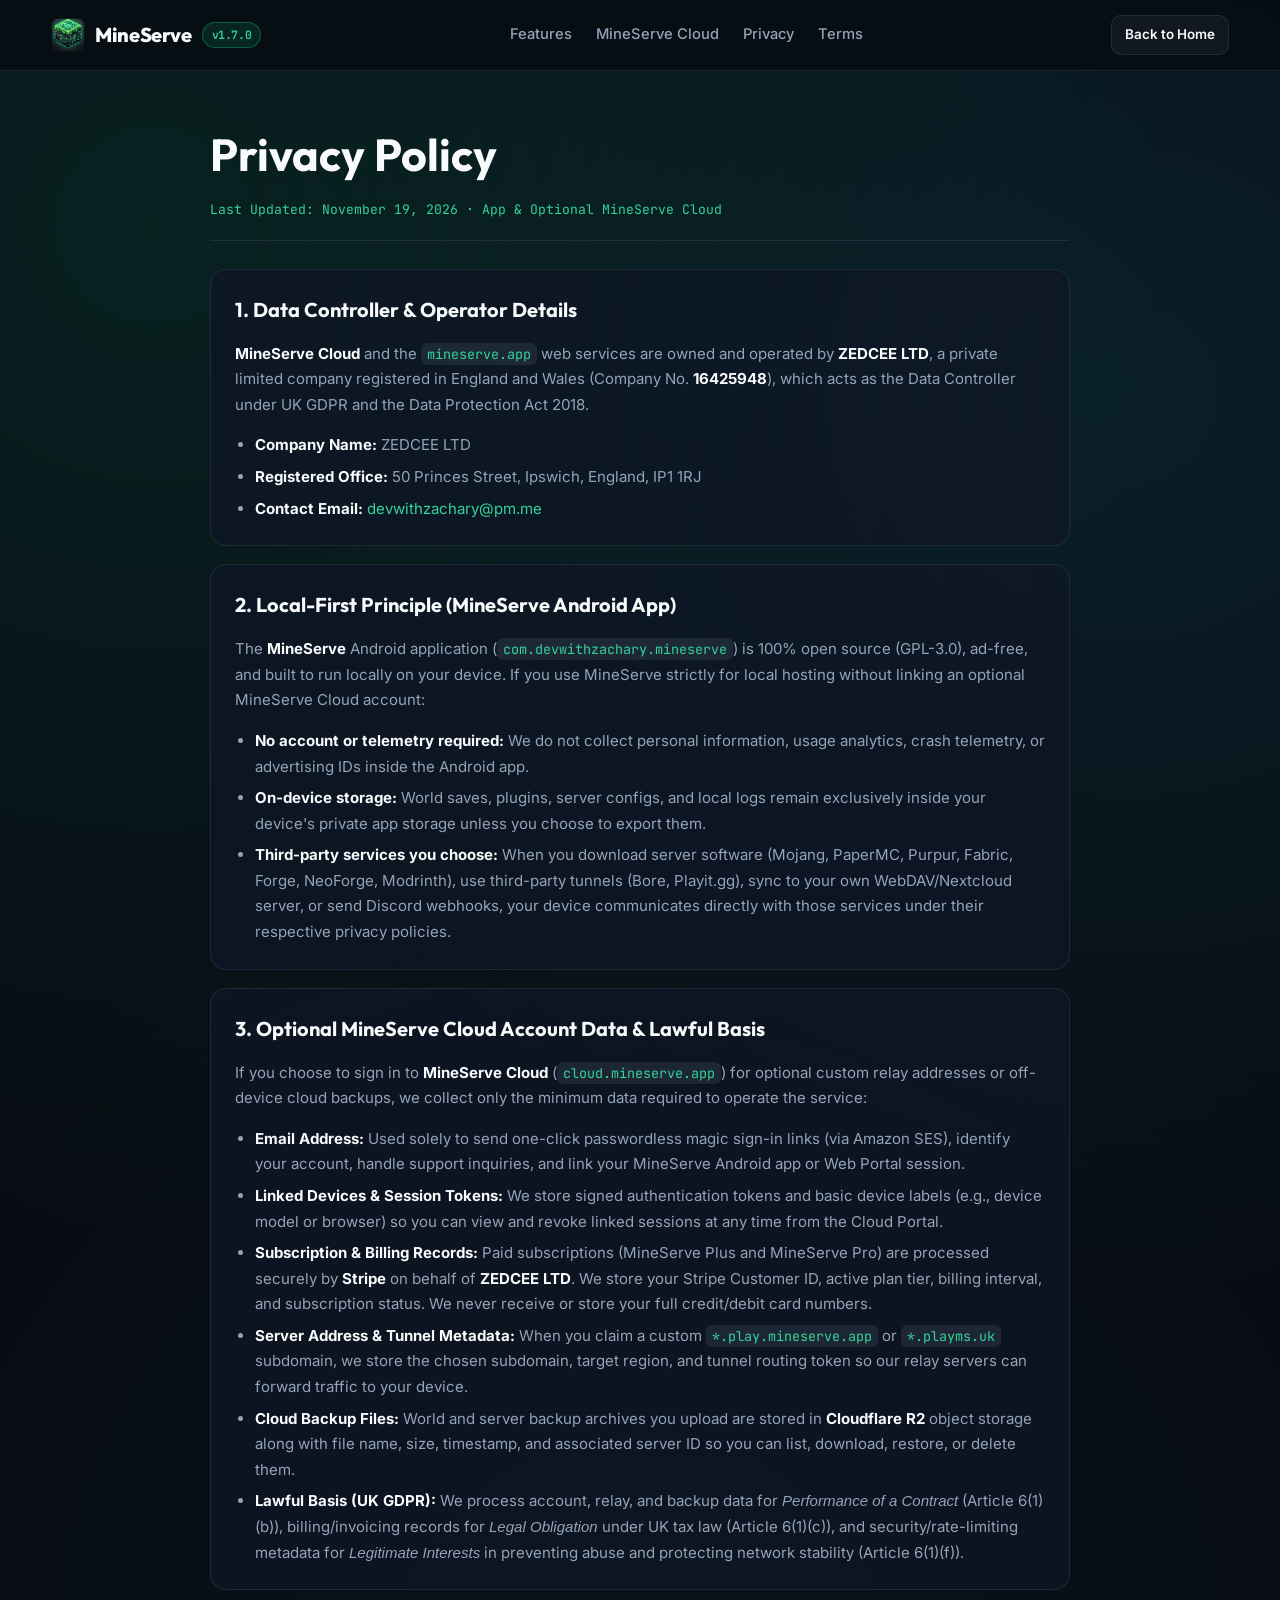
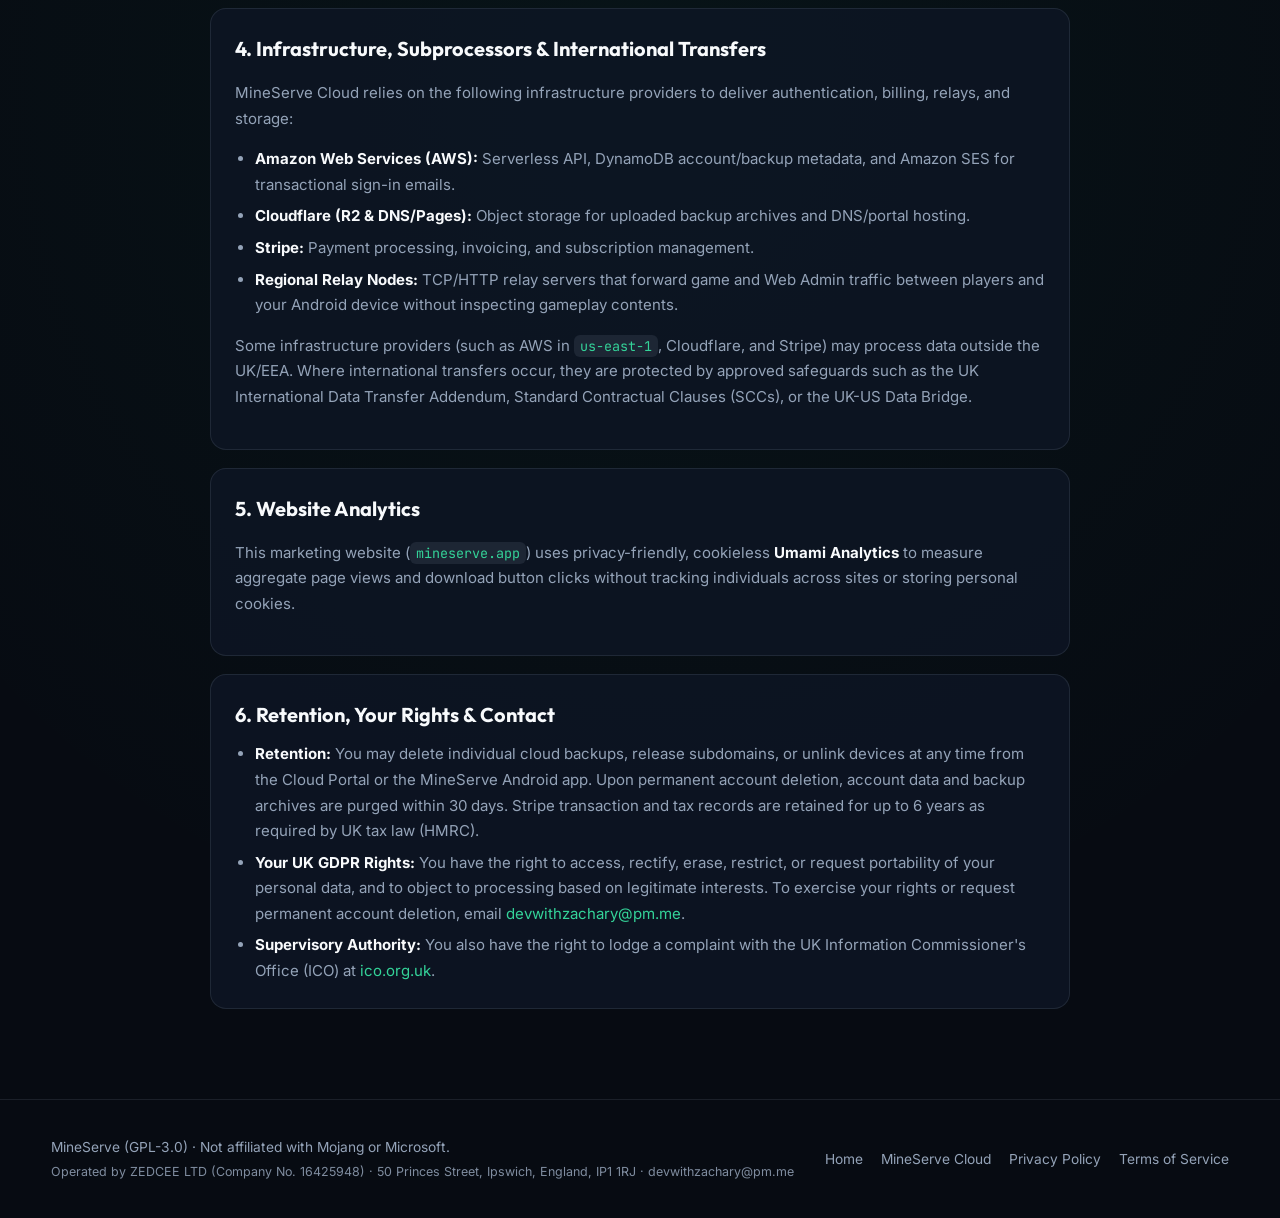
==== commit 81d52d8e: "Add ZEDCEE LTD company disclosures, UK GDPR privacy policy, and 14-day refund terms" ====
--- a/privacy.html
+++ b/privacy.html
@@ -108,11 +108,23 @@
   <main class="container legal-wrap">
     <div class="legal-header">
       <h1>Privacy Policy</h1>
-      <div class="legal-meta">Last Updated: November 17, 2026 · App &amp; Optional MineServe Cloud</div>
+      <div class="legal-meta">Last Updated: November 19, 2026 · App &amp; Optional MineServe Cloud</div>
     </div>
 
     <section class="legal-card">
-      <h2>1. Local-First Principle (MineServe Android App)</h2>
+      <h2>1. Data Controller &amp; Operator Details</h2>
+      <p>
+        <strong>MineServe Cloud</strong> and the <code>mineserve.app</code> web services are owned and operated by <strong>ZEDCEE LTD</strong>, a private limited company registered in England and Wales (Company No. <strong>16425948</strong>), which acts as the Data Controller under UK GDPR and the Data Protection Act 2018.
+      </p>
+      <ul>
+        <li><strong>Company Name:</strong> ZEDCEE LTD</li>
+        <li><strong>Registered Office:</strong> 50 Princes Street, Ipswich, England, IP1 1RJ</li>
+        <li><strong>Contact Email:</strong> <a href="mailto:devwithzachary@pm.me" style="color: var(--emerald-light);">devwithzachary@pm.me</a></li>
+      </ul>
+    </section>
+
+    <section class="legal-card">
+      <h2>2. Local-First Principle (MineServe Android App)</h2>
       <p>
         The <strong>MineServe</strong> Android application (<code>com.devwithzachary.mineserve</code>) is 100% open source (GPL-3.0), ad-free, and built to run locally on your device. If you use MineServe strictly for local hosting without linking an optional MineServe Cloud account:
       </p>
@@ -124,21 +136,22 @@
     </section>
 
     <section class="legal-card">
-      <h2>2. Optional MineServe Cloud Account Data</h2>
+      <h2>3. Optional MineServe Cloud Account Data &amp; Lawful Basis</h2>
       <p>
         If you choose to sign in to <strong>MineServe Cloud</strong> (<code>cloud.mineserve.app</code>) for optional custom relay addresses or off-device cloud backups, we collect only the minimum data required to operate the service:
       </p>
       <ul>
-        <li><strong>Email Address:</strong> Used solely to send one-click passwordless magic sign-in links (via Amazon SES), identify your account, and link your MineServe Android app or Web Portal session.</li>
-        <li><strong>Linked Devices &amp; Session Tokens:</strong> We store hashed/signed authentication tokens and basic device labels (e.g., device model or browser) so you can view and revoke linked sessions at any time from the Cloud Portal.</li>
-        <li><strong>Subscription &amp; Billing Records:</strong> Paid subscriptions (MineServe Plus and MineServe Pro) are processed securely by <strong>Stripe</strong>. We store your Stripe Customer ID, active plan tier, and subscription status. We never receive or store your full credit/debit card numbers.</li>
+        <li><strong>Email Address:</strong> Used solely to send one-click passwordless magic sign-in links (via Amazon SES), identify your account, handle support inquiries, and link your MineServe Android app or Web Portal session.</li>
+        <li><strong>Linked Devices &amp; Session Tokens:</strong> We store signed authentication tokens and basic device labels (e.g., device model or browser) so you can view and revoke linked sessions at any time from the Cloud Portal.</li>
+        <li><strong>Subscription &amp; Billing Records:</strong> Paid subscriptions (MineServe Plus and MineServe Pro) are processed securely by <strong>Stripe</strong> on behalf of <strong>ZEDCEE LTD</strong>. We store your Stripe Customer ID, active plan tier, billing interval, and subscription status. We never receive or store your full credit/debit card numbers.</li>
         <li><strong>Server Address &amp; Tunnel Metadata:</strong> When you claim a custom <code>*.play.mineserve.app</code> or <code>*.playms.uk</code> subdomain, we store the chosen subdomain, target region, and tunnel routing token so our relay servers can forward traffic to your device.</li>
         <li><strong>Cloud Backup Files:</strong> World and server backup archives you upload are stored in <strong>Cloudflare R2</strong> object storage along with file name, size, timestamp, and associated server ID so you can list, download, restore, or delete them.</li>
-      </ul>
-    </section>
-
-    <section class="legal-card">
-      <h2>3. Infrastructure &amp; Subprocessors</h2>
+        <li><strong>Lawful Basis (UK GDPR):</strong> We process account, relay, and backup data for <em>Performance of a Contract</em> (Article 6(1)(b)), billing/invoicing records for <em>Legal Obligation</em> under UK tax law (Article 6(1)(c)), and security/rate-limiting metadata for <em>Legitimate Interests</em> in preventing abuse and protecting network stability (Article 6(1)(f)).</li>
+      </ul>
+    </section>
+
+    <section class="legal-card">
+      <h2>4. Infrastructure, Subprocessors &amp; International Transfers</h2>
       <p>MineServe Cloud relies on the following infrastructure providers to deliver authentication, billing, relays, and storage:</p>
       <ul>
         <li><strong>Amazon Web Services (AWS):</strong> Serverless API, DynamoDB account/backup metadata, and Amazon SES for transactional sign-in emails.</li>
@@ -146,26 +159,32 @@
         <li><strong>Stripe:</strong> Payment processing, invoicing, and subscription management.</li>
         <li><strong>Regional Relay Nodes:</strong> TCP/HTTP relay servers that forward game and Web Admin traffic between players and your Android device without inspecting gameplay contents.</li>
       </ul>
-    </section>
-
-    <section class="legal-card">
-      <h2>4. Website Analytics</h2>
+      <p>Some infrastructure providers (such as AWS in <code>us-east-1</code>, Cloudflare, and Stripe) may process data outside the UK/EEA. Where international transfers occur, they are protected by approved safeguards such as the UK International Data Transfer Addendum, Standard Contractual Clauses (SCCs), or the UK-US Data Bridge.</p>
+    </section>
+
+    <section class="legal-card">
+      <h2>5. Website Analytics</h2>
       <p>
         This marketing website (<code>mineserve.app</code>) uses privacy-friendly, cookieless <strong>Umami Analytics</strong> to measure aggregate page views and download button clicks without tracking individuals across sites or storing personal cookies.
       </p>
     </section>
 
     <section class="legal-card">
-      <h2>5. Data Retention, Deletion &amp; Contact</h2>
-      <p>
-        You may delete individual cloud backups, release subdomains, or unlink devices at any time from the Cloud Portal or the MineServe Android app. If you cancel your subscription or wish to delete your MineServe Cloud account and all associated backup data permanently, contact us at <a href="mailto:support@mineserve.app" style="color: var(--emerald-light);">support@mineserve.app</a>.
-      </p>
+      <h2>6. Retention, Your Rights &amp; Contact</h2>
+      <ul>
+        <li><strong>Retention:</strong> You may delete individual cloud backups, release subdomains, or unlink devices at any time from the Cloud Portal or the MineServe Android app. Upon permanent account deletion, account data and backup archives are purged within 30 days. Stripe transaction and tax records are retained for up to 6 years as required by UK tax law (HMRC).</li>
+        <li><strong>Your UK GDPR Rights:</strong> You have the right to access, rectify, erase, restrict, or request portability of your personal data, and to object to processing based on legitimate interests. To exercise your rights or request permanent account deletion, email <a href="mailto:devwithzachary@pm.me" style="color: var(--emerald-light);">devwithzachary@pm.me</a>.</li>
+        <li><strong>Supervisory Authority:</strong> You also have the right to lodge a complaint with the UK Information Commissioner's Office (ICO) at <a href="https://ico.org.uk" target="_blank" rel="noopener noreferrer" style="color: var(--emerald-light);">ico.org.uk</a>.</li>
+      </ul>
     </section>
   </main>
 
   <footer class="site-footer">
     <div class="container footer-inner">
-      <div>MineServe (GPL-3.0) · Not affiliated with Mojang or Microsoft.</div>
+      <div>
+        <div>MineServe (GPL-3.0) · Not affiliated with Mojang or Microsoft.</div>
+        <div style="font-size: 0.78rem; margin-top: 4px; opacity: 0.85;">Operated by ZEDCEE LTD (Company No. 16425948) · 50 Princes Street, Ipswich, England, IP1 1RJ · <a href="mailto:devwithzachary@pm.me" style="color: inherit;">devwithzachary@pm.me</a></div>
+      </div>
       <div class="footer-links">
         <a href="index.html">Home</a>
         <a href="https://cloud.mineserve.app" target="_blank" rel="noopener noreferrer">MineServe Cloud</a>
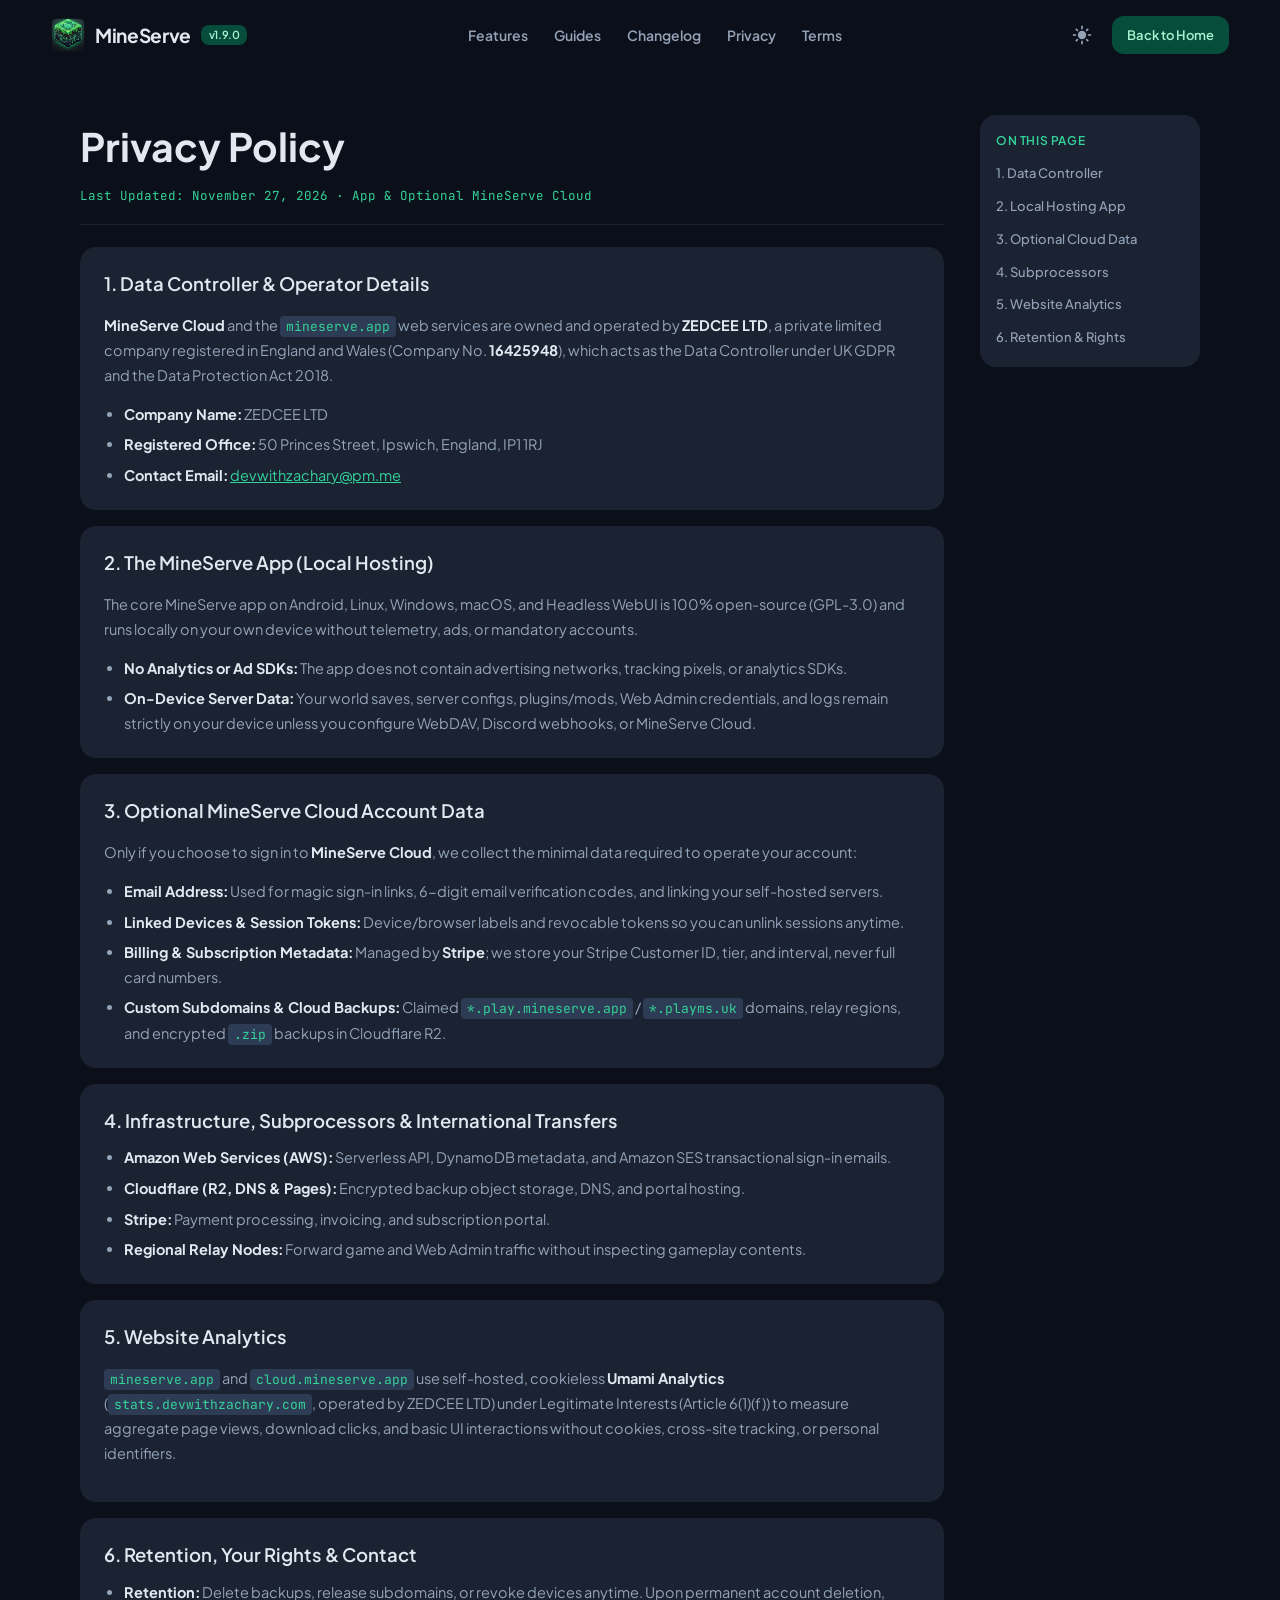
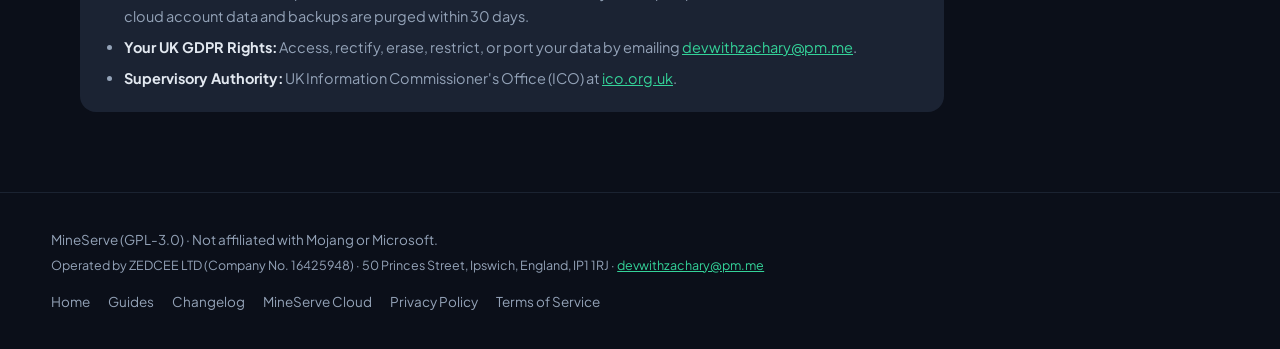
==== commit 8095bc52: "Release v1.9.0 website updates" ====
--- a/privacy.html
+++ b/privacy.html
@@ -1,5 +1,5 @@
 <!DOCTYPE html>
-<html lang="en">
+<html lang="en" data-theme="dark">
 
 <head>
   <meta charset="UTF-8">
@@ -7,186 +7,155 @@
   <title>Privacy Policy - MineServe</title>
 
   <meta name="title" content="Privacy Policy - MineServe">
-  <meta name="description" content="Privacy Policy for the MineServe Android app and optional MineServe Cloud service. Learn what stays strictly on-device and what minimal data is needed for optional Cloud accounts.">
+  <meta name="description" content="Privacy Policy for MineServe across Android, Desktop, Headless WebUI, and optional MineServe Cloud.">
   <meta name="robots" content="index, follow">
-  <meta name="theme-color" content="#070b12">
   <link rel="canonical" href="https://mineserve.app/privacy.html">
 
+  <link rel="icon" type="image/svg+xml" href="assets/logo.svg">
   <link rel="icon" type="image/png" href="assets/favicon.png">
   <link rel="apple-touch-icon" href="assets/logo.png">
 
   <link rel="preconnect" href="https://fonts.googleapis.com">
   <link rel="preconnect" href="https://fonts.gstatic.com" crossorigin>
-  <link href="https://fonts.googleapis.com/css2?family=Inter:wght@400;500;600;700;800&family=JetBrains+Mono:wght@400;600;700&family=Outfit:wght@600;700;800;900&display=swap" rel="stylesheet">
+  <link href="https://fonts.googleapis.com/css2?family=JetBrains+Mono:wght@400;600;700&family=Plus+Jakarta+Sans:wght@400;500;600;700;800&display=swap" rel="stylesheet">
 
+  <link rel="stylesheet" href="css/mineserve-m3-tokens.css">
   <link rel="stylesheet" href="css/style.css">
 
   <script defer src="https://stats.devwithzachary.com/stats" data-website-id="0f927c80-a65d-484a-ac6d-f5de10c83bec"></script>
-
-  <style>
-    .legal-wrap {
-      max-width: 860px;
-      margin: 0 auto;
-      padding: 48px 0 72px;
-    }
-    .legal-header {
-      border-bottom: 1px solid var(--border-subtle);
-      padding-bottom: 20px;
-      margin-bottom: 28px;
-    }
-    .legal-header h1 {
-      font-family: "Outfit", sans-serif;
-      font-size: clamp(2rem, 4vw, 2.8rem);
-      margin: 0 0 8px;
-    }
-    .legal-meta {
-      font-family: "JetBrains Mono", monospace;
-      font-size: 0.82rem;
-      color: var(--emerald-light);
-    }
-    .legal-card {
-      background: var(--bg-card);
-      border: 1px solid var(--border-subtle);
-      border-radius: var(--radius-md);
-      padding: 24px;
-      margin-bottom: 18px;
-    }
-    .legal-card h2 {
-      font-family: "Outfit", sans-serif;
-      font-size: 1.25rem;
-      margin: 0 0 10px;
-      color: var(--text-primary);
-    }
-    .legal-card p,
-    .legal-card li {
-      color: var(--text-secondary);
-      font-size: 0.94rem;
-      line-height: 1.7;
-    }
-    .legal-card ul {
-      margin: 8px 0 0;
-      padding-left: 20px;
-      display: flex;
-      flex-direction: column;
-      gap: 6px;
-    }
-    .legal-card code {
-      font-family: "JetBrains Mono", monospace;
-      font-size: 0.84rem;
-      background: rgba(148, 163, 184, 0.12);
-      padding: 2px 6px;
-      border-radius: 6px;
-      color: var(--emerald-light);
-    }
-    .legal-card strong {
-      color: var(--text-primary);
-    }
-  </style>
+  <script>
+    (function () {
+      try {
+        var saved = localStorage.getItem("mineserve_web_theme");
+        if (saved === "light" || saved === "dark") {
+          document.documentElement.dataset.theme = saved;
+        }
+      } catch (_) {}
+    })();
+  </script>
 </head>
 
 <body>
-  <header class="site-header">
+  <header id="site-header" class="site-header">
     <div class="container nav-inner" id="nav-inner">
       <a href="index.html" class="brand">
-        <img src="assets/logo.png" alt="MineServe Logo">
+        <img src="assets/logo.svg" data-fallback-src="assets/logo.png" alt="MineServe Logo" width="34" height="34">
         <span>MineServe</span>
-        <span class="version-pill">v1.7.0</span>
+        <span class="version-pill">v1.9.0</span>
       </a>
       <nav class="nav-links" aria-label="Primary Navigation">
         <a href="index.html#features">Features</a>
-        <a href="index.html#cloud">MineServe Cloud</a>
+        <a href="guides.html">Guides</a>
+        <a href="changelog.html">Changelog</a>
         <a href="privacy.html">Privacy</a>
         <a href="terms.html">Terms</a>
       </nav>
       <div class="nav-actions">
-        <a href="index.html" class="btn btn-secondary btn-sm">Back to Home</a>
+        <button id="theme-toggle-btn" class="icon-btn" type="button" aria-label="Switch to light mode" title="Toggle Light / Dark theme">
+          <svg id="theme-icon-sun" class="ms-icon" viewBox="0 0 24 24" aria-hidden="true"><path d="M12 17q-2.075 0-3.537-1.463T7 12t1.463-3.537T12 7t3.538 1.463T17 12t-1.463 3.538T12 17m-7-4H1v-2h4zm18 0h-4v-2h4zM11 5V1h2v4zm0 18v-4h2v4zM6.4 7.75L3.875 5.325L5.3 3.85l2.4 2.5zm12.3 12.4l-2.425-2.525L17.6 16.25l2.525 2.425zM16.25 6.4l2.425-2.525L20.15 5.3l-2.5 2.4zM3.85 18.7l2.525-2.425L7.75 17.6l-2.425 2.525z"/></svg>
+          <svg id="theme-icon-moon" class="ms-icon hidden" viewBox="0 0 24 24" aria-hidden="true"><path d="M12 21q-3.75 0-6.375-2.625T3 12t2.625-6.375T12 3q.35 0 .688.025t.662.075q-1.025.725-1.638 1.888T11.1 7.5q0 2.25 1.575 3.825T16.5 12.9q1.375 0 2.525-.613T20.9 10.65q.05.325.075.662T21 12q0 3.75-2.625 6.375T12 21"/></svg>
+        </button>
+        <a href="index.html" class="btn btn-tonal btn-sm">Back to Home</a>
       </div>
-      <button class="mobile-menu-btn" id="mobile-menu-btn" aria-label="Toggle Navigation" aria-expanded="false">☰</button>
+      <button class="icon-btn mobile-menu-btn" id="mobile-menu-btn" aria-label="Toggle Navigation" aria-expanded="false">
+        <svg class="ms-icon" viewBox="0 0 24 24" aria-hidden="true"><path d="M3 18v-2h18v2zm0-5v-2h18v2zm0-5V6h18v2z"/></svg>
+      </button>
     </div>
   </header>
 
-  <main class="container legal-wrap">
-    <div class="legal-header">
-      <h1>Privacy Policy</h1>
-      <div class="legal-meta">Last Updated: November 19, 2026 · App &amp; Optional MineServe Cloud</div>
+  <main class="container">
+    <div class="doc-shell">
+      <article class="doc-article">
+        <div class="doc-header">
+          <h1>Privacy Policy</h1>
+          <div class="doc-meta">Last Updated: November 27, 2026 · App &amp; Optional MineServe Cloud</div>
+        </div>
+
+        <section id="controller" class="doc-section">
+          <h2>1. Data Controller &amp; Operator Details</h2>
+          <p>
+            <strong>MineServe Cloud</strong> and the <code>mineserve.app</code> web services are owned and operated by <strong>ZEDCEE LTD</strong>, a private limited company registered in England and Wales (Company No. <strong>16425948</strong>), which acts as the Data Controller under UK GDPR and the Data Protection Act 2018.
+          </p>
+          <ul>
+            <li><strong>Company Name:</strong> ZEDCEE LTD</li>
+            <li><strong>Registered Office:</strong> 50 Princes Street, Ipswich, England, IP1 1RJ</li>
+            <li><strong>Contact Email:</strong> <a href="mailto:devwithzachary@pm.me" class="doc-link">devwithzachary@pm.me</a></li>
+          </ul>
+        </section>
+
+        <section id="local-app" class="doc-section">
+          <h2>2. The MineServe App (Local Hosting)</h2>
+          <p>
+            The core MineServe app on Android, Linux, Windows, macOS, and Headless WebUI is 100% open-source (GPL-3.0) and runs locally on your own device without telemetry, ads, or mandatory accounts.
+          </p>
+          <ul>
+            <li><strong>No Analytics or Ad SDKs:</strong> The app does not contain advertising networks, tracking pixels, or analytics SDKs.</li>
+            <li><strong>On-Device Server Data:</strong> Your world saves, server configs, plugins/mods, Web Admin credentials, and logs remain strictly on your device unless you configure WebDAV, Discord webhooks, or MineServe Cloud.</li>
+          </ul>
+        </section>
+
+        <section id="cloud-data" class="doc-section">
+          <h2>3. Optional MineServe Cloud Account Data</h2>
+          <p>Only if you choose to sign in to <strong>MineServe Cloud</strong>, we collect the minimal data required to operate your account:</p>
+          <ul>
+            <li><strong>Email Address:</strong> Used for magic sign-in links, 6-digit email verification codes, and linking your self-hosted servers.</li>
+            <li><strong>Linked Devices &amp; Session Tokens:</strong> Device/browser labels and revocable tokens so you can unlink sessions anytime.</li>
+            <li><strong>Billing &amp; Subscription Metadata:</strong> Managed by <strong>Stripe</strong>; we store your Stripe Customer ID, tier, and interval, never full card numbers.</li>
+            <li><strong>Custom Subdomains &amp; Cloud Backups:</strong> Claimed <code>*.play.mineserve.app</code> / <code>*.playms.uk</code> domains, relay regions, and encrypted <code>.zip</code> backups in Cloudflare R2.</li>
+          </ul>
+        </section>
+
+        <section id="subprocessors" class="doc-section">
+          <h2>4. Infrastructure, Subprocessors &amp; International Transfers</h2>
+          <ul>
+            <li><strong>Amazon Web Services (AWS):</strong> Serverless API, DynamoDB metadata, and Amazon SES transactional sign-in emails.</li>
+            <li><strong>Cloudflare (R2, DNS &amp; Pages):</strong> Encrypted backup object storage, DNS, and portal hosting.</li>
+            <li><strong>Stripe:</strong> Payment processing, invoicing, and subscription portal.</li>
+            <li><strong>Regional Relay Nodes:</strong> Forward game and Web Admin traffic without inspecting gameplay contents.</li>
+          </ul>
+        </section>
+
+        <section id="analytics" class="doc-section">
+          <h2>5. Website Analytics</h2>
+          <p>
+            <code>mineserve.app</code> and <code>cloud.mineserve.app</code> use self-hosted, cookieless <strong>Umami Analytics</strong> (<code>stats.devwithzachary.com</code>, operated by ZEDCEE LTD) under Legitimate Interests (Article 6(1)(f)) to measure aggregate page views, download clicks, and basic UI interactions without cookies, cross-site tracking, or personal identifiers.
+          </p>
+        </section>
+
+        <section id="rights" class="doc-section">
+          <h2>6. Retention, Your Rights &amp; Contact</h2>
+          <ul>
+            <li><strong>Retention:</strong> Delete backups, release subdomains, or revoke devices anytime. Upon permanent account deletion, cloud account data and backups are purged within 30 days.</li>
+            <li><strong>Your UK GDPR Rights:</strong> Access, rectify, erase, restrict, or port your data by emailing <a href="mailto:devwithzachary@pm.me" class="doc-link">devwithzachary@pm.me</a>.</li>
+            <li><strong>Supervisory Authority:</strong> UK Information Commissioner's Office (ICO) at <a href="https://ico.org.uk" target="_blank" rel="noopener noreferrer" class="doc-link">ico.org.uk</a>.</li>
+          </ul>
+        </section>
+      </article>
+
+      <aside class="doc-toc" aria-label="Table of Contents">
+        <div class="doc-toc-title">On This Page</div>
+        <nav>
+          <a href="#controller">1. Data Controller</a>
+          <a href="#local-app">2. Local Hosting App</a>
+          <a href="#cloud-data">3. Optional Cloud Data</a>
+          <a href="#subprocessors">4. Subprocessors</a>
+          <a href="#analytics">5. Website Analytics</a>
+          <a href="#rights">6. Retention &amp; Rights</a>
+        </nav>
+      </aside>
     </div>
-
-    <section class="legal-card">
-      <h2>1. Data Controller &amp; Operator Details</h2>
-      <p>
-        <strong>MineServe Cloud</strong> and the <code>mineserve.app</code> web services are owned and operated by <strong>ZEDCEE LTD</strong>, a private limited company registered in England and Wales (Company No. <strong>16425948</strong>), which acts as the Data Controller under UK GDPR and the Data Protection Act 2018.
-      </p>
-      <ul>
-        <li><strong>Company Name:</strong> ZEDCEE LTD</li>
-        <li><strong>Registered Office:</strong> 50 Princes Street, Ipswich, England, IP1 1RJ</li>
-        <li><strong>Contact Email:</strong> <a href="mailto:devwithzachary@pm.me" style="color: var(--emerald-light);">devwithzachary@pm.me</a></li>
-      </ul>
-    </section>
-
-    <section class="legal-card">
-      <h2>2. Local-First Principle (MineServe Android App)</h2>
-      <p>
-        The <strong>MineServe</strong> Android application (<code>com.devwithzachary.mineserve</code>) is 100% open source (GPL-3.0), ad-free, and built to run locally on your device. If you use MineServe strictly for local hosting without linking an optional MineServe Cloud account:
-      </p>
-      <ul>
-        <li><strong>No account or telemetry required:</strong> We do not collect personal information, usage analytics, crash telemetry, or advertising IDs inside the Android app.</li>
-        <li><strong>On-device storage:</strong> World saves, plugins, server configs, and local logs remain exclusively inside your device's private app storage unless you choose to export them.</li>
-        <li><strong>Third-party services you choose:</strong> When you download server software (Mojang, PaperMC, Purpur, Fabric, Forge, NeoForge, Modrinth), use third-party tunnels (Bore, Playit.gg), sync to your own WebDAV/Nextcloud server, or send Discord webhooks, your device communicates directly with those services under their respective privacy policies.</li>
-      </ul>
-    </section>
-
-    <section class="legal-card">
-      <h2>3. Optional MineServe Cloud Account Data &amp; Lawful Basis</h2>
-      <p>
-        If you choose to sign in to <strong>MineServe Cloud</strong> (<code>cloud.mineserve.app</code>) for optional custom relay addresses or off-device cloud backups, we collect only the minimum data required to operate the service:
-      </p>
-      <ul>
-        <li><strong>Email Address:</strong> Used solely to send one-click passwordless magic sign-in links (via Amazon SES), identify your account, handle support inquiries, and link your MineServe Android app or Web Portal session.</li>
-        <li><strong>Linked Devices &amp; Session Tokens:</strong> We store signed authentication tokens and basic device labels (e.g., device model or browser) so you can view and revoke linked sessions at any time from the Cloud Portal.</li>
-        <li><strong>Subscription &amp; Billing Records:</strong> Paid subscriptions (MineServe Plus and MineServe Pro) are processed securely by <strong>Stripe</strong> on behalf of <strong>ZEDCEE LTD</strong>. We store your Stripe Customer ID, active plan tier, billing interval, and subscription status. We never receive or store your full credit/debit card numbers.</li>
-        <li><strong>Server Address &amp; Tunnel Metadata:</strong> When you claim a custom <code>*.play.mineserve.app</code> or <code>*.playms.uk</code> subdomain, we store the chosen subdomain, target region, and tunnel routing token so our relay servers can forward traffic to your device.</li>
-        <li><strong>Cloud Backup Files:</strong> World and server backup archives you upload are stored in <strong>Cloudflare R2</strong> object storage along with file name, size, timestamp, and associated server ID so you can list, download, restore, or delete them.</li>
-        <li><strong>Lawful Basis (UK GDPR):</strong> We process account, relay, and backup data for <em>Performance of a Contract</em> (Article 6(1)(b)), billing/invoicing records for <em>Legal Obligation</em> under UK tax law (Article 6(1)(c)), and security/rate-limiting metadata for <em>Legitimate Interests</em> in preventing abuse and protecting network stability (Article 6(1)(f)).</li>
-      </ul>
-    </section>
-
-    <section class="legal-card">
-      <h2>4. Infrastructure, Subprocessors &amp; International Transfers</h2>
-      <p>MineServe Cloud relies on the following infrastructure providers to deliver authentication, billing, relays, and storage:</p>
-      <ul>
-        <li><strong>Amazon Web Services (AWS):</strong> Serverless API, DynamoDB account/backup metadata, and Amazon SES for transactional sign-in emails.</li>
-        <li><strong>Cloudflare (R2 &amp; DNS/Pages):</strong> Object storage for uploaded backup archives and DNS/portal hosting.</li>
-        <li><strong>Stripe:</strong> Payment processing, invoicing, and subscription management.</li>
-        <li><strong>Regional Relay Nodes:</strong> TCP/HTTP relay servers that forward game and Web Admin traffic between players and your Android device without inspecting gameplay contents.</li>
-      </ul>
-      <p>Some infrastructure providers (such as AWS in <code>us-east-1</code>, Cloudflare, and Stripe) may process data outside the UK/EEA. Where international transfers occur, they are protected by approved safeguards such as the UK International Data Transfer Addendum, Standard Contractual Clauses (SCCs), or the UK-US Data Bridge.</p>
-    </section>
-
-    <section class="legal-card">
-      <h2>5. Website Analytics</h2>
-      <p>
-        This marketing website (<code>mineserve.app</code>) uses privacy-friendly, cookieless <strong>Umami Analytics</strong> to measure aggregate page views and download button clicks without tracking individuals across sites or storing personal cookies.
-      </p>
-    </section>
-
-    <section class="legal-card">
-      <h2>6. Retention, Your Rights &amp; Contact</h2>
-      <ul>
-        <li><strong>Retention:</strong> You may delete individual cloud backups, release subdomains, or unlink devices at any time from the Cloud Portal or the MineServe Android app. Upon permanent account deletion, account data and backup archives are purged within 30 days. Stripe transaction and tax records are retained for up to 6 years as required by UK tax law (HMRC).</li>
-        <li><strong>Your UK GDPR Rights:</strong> You have the right to access, rectify, erase, restrict, or request portability of your personal data, and to object to processing based on legitimate interests. To exercise your rights or request permanent account deletion, email <a href="mailto:devwithzachary@pm.me" style="color: var(--emerald-light);">devwithzachary@pm.me</a>.</li>
-        <li><strong>Supervisory Authority:</strong> You also have the right to lodge a complaint with the UK Information Commissioner's Office (ICO) at <a href="https://ico.org.uk" target="_blank" rel="noopener noreferrer" style="color: var(--emerald-light);">ico.org.uk</a>.</li>
-      </ul>
-    </section>
   </main>
 
   <footer class="site-footer">
     <div class="container footer-inner">
       <div>
         <div>MineServe (GPL-3.0) · Not affiliated with Mojang or Microsoft.</div>
-        <div style="font-size: 0.78rem; margin-top: 4px; opacity: 0.85;">Operated by ZEDCEE LTD (Company No. 16425948) · 50 Princes Street, Ipswich, England, IP1 1RJ · <a href="mailto:devwithzachary@pm.me" style="color: inherit;">devwithzachary@pm.me</a></div>
+        <div style="font-size: 12.5px; margin-top: 4px;">Operated by ZEDCEE LTD (Company No. 16425948) · 50 Princes Street, Ipswich, England, IP1 1RJ · <a href="mailto:devwithzachary@pm.me" class="doc-link">devwithzachary@pm.me</a></div>
       </div>
       <div class="footer-links">
         <a href="index.html">Home</a>
+        <a href="guides.html">Guides</a>
+        <a href="changelog.html">Changelog</a>
         <a href="https://cloud.mineserve.app" target="_blank" rel="noopener noreferrer">MineServe Cloud</a>
         <a href="privacy.html">Privacy Policy</a>
         <a href="terms.html">Terms of Service</a>
--- a/css/mineserve-m3-tokens.css
+++ b/css/mineserve-m3-tokens.css
@@ -0,0 +1,229 @@
+/* ==========================================================================
+   MineServe Material Design 3 Tokens ("Obsidian & Ore")
+   Single canonical hex token file for mineserve.app.
+   Zero raw hex literals allowed outside this file.
+   ========================================================================== */
+
+:root,
+[data-theme="dark"] {
+  color-scheme: dark;
+
+  /* Surface Ladder */
+  --md-sys-color-surface-container-lowest: #070A12;
+  --md-sys-color-surface: #0B0F19;
+  --md-sys-color-background: #0B0F19;
+  --md-sys-color-surface-container-low: #0F172A;
+  --md-sys-color-surface-container: #1B2333;
+  --md-sys-color-surface-container-high: #242F44;
+  --md-sys-color-surface-container-highest: #2E3B54;
+  --md-sys-color-on-surface: #E2E8F0;
+  --md-sys-color-on-surface-variant: #94A3B8;
+  --md-sys-color-outline: #64748B;
+  --md-sys-color-outline-variant: #334155;
+  --md-sys-color-outline-variant-divider: rgba(51, 65, 85, 0.4);
+
+  /* Emerald Primary */
+  --md-sys-color-primary: #34D399;
+  --md-sys-color-on-primary: #003824;
+  --md-sys-color-primary-container: #064E3B;
+  --md-sys-color-on-primary-container: #A7F3D0;
+  --ms-color-brand-seed: #10B981;
+
+  /* Slate Secondary */
+  --md-sys-color-secondary: #94A3B8;
+  --md-sys-color-on-secondary: #0F172A;
+  --md-sys-color-secondary-container: #1E293B;
+  --md-sys-color-on-secondary-container: #E2E8F0;
+
+  /* Diamond Tertiary */
+  --md-sys-color-tertiary: #22D3EE;
+  --md-sys-color-on-tertiary: #003640;
+  --md-sys-color-tertiary-container: #0E4F5C;
+  --md-sys-color-on-tertiary-container: #CFFAFE;
+
+  /* Gold Warning */
+  --md-sys-color-warning: #FBBF24;
+  --md-sys-color-on-warning: #3D2600;
+  --md-sys-color-warning-container: #452706;
+  --md-sys-color-on-warning-container: #FDE68A;
+
+  /* Redstone Error */
+  --md-sys-color-error: #F87171;
+  --md-sys-color-on-error: #450A0A;
+  --md-sys-color-error-container: #5C1111;
+  --md-sys-color-on-error-container: #FECACA;
+
+  /* Console Viewport (Always Dark Obsidian for ANSI log legibility) */
+  --ms-console-bg: #070A12;
+  --ms-console-fg: #E2E8F0;
+  --ms-console-dim: #64748B;
+  --ms-console-ok: #34D399;
+  --ms-console-cyan: #22D3EE;
+  --ms-console-warn: #FBBF24;
+  --ms-console-err: #F87171;
+
+  /* Typography */
+  --md-sys-typescale-font-sans: "Plus Jakarta Sans", "Inter", -apple-system, BlinkMacSystemFont, "Segoe UI", Roboto, sans-serif;
+  --md-sys-typescale-font-mono: "JetBrains Mono", ui-monospace, SFMono-Regular, Menlo, Monaco, Consolas, monospace;
+
+  /* Shape Scale */
+  --md-sys-shape-extra-small: 4px;
+  --md-sys-shape-small: 8px;
+  --md-sys-shape-medium: 12px;
+  --md-sys-shape-large: 16px;
+  --md-sys-shape-extra-large: 28px;
+  --md-sys-shape-full: 999px;
+}
+
+[data-theme="light"] {
+  color-scheme: light;
+
+  /* Slate-Tinted Light Mode */
+  --md-sys-color-surface-container-lowest: #FFFFFF;
+  --md-sys-color-surface: #F8FAFC;
+  --md-sys-color-background: #F8FAFC;
+  --md-sys-color-surface-container-low: #F1F5F9;
+  --md-sys-color-surface-container: #E2E8F0;
+  --md-sys-color-surface-container-high: #DAE3EE;
+  --md-sys-color-surface-container-highest: #CBD5E1;
+  --md-sys-color-on-surface: #0F172A;
+  --md-sys-color-on-surface-variant: #475569;
+  --md-sys-color-outline: #64748B;
+  --md-sys-color-outline-variant: #CBD5E1;
+  --md-sys-color-outline-variant-divider: rgba(203, 213, 225, 0.75);
+
+  /* Emerald Primary */
+  --md-sys-color-primary: #059669;
+  --md-sys-color-on-primary: #FFFFFF;
+  --md-sys-color-primary-container: #D1FAE5;
+  --md-sys-color-on-primary-container: #064E3B;
+  --ms-color-brand-seed: #10B981;
+
+  /* Slate Secondary */
+  --md-sys-color-secondary: #475569;
+  --md-sys-color-on-secondary: #FFFFFF;
+  --md-sys-color-secondary-container: #E2E8F0;
+  --md-sys-color-on-secondary-container: #0F172A;
+
+  /* Diamond Tertiary */
+  --md-sys-color-tertiary: #0891B2;
+  --md-sys-color-on-tertiary: #FFFFFF;
+  --md-sys-color-tertiary-container: #CFFAFE;
+  --md-sys-color-on-tertiary-container: #0E4F5C;
+
+  /* Gold Warning */
+  --md-sys-color-warning: #D97706;
+  --md-sys-color-on-warning: #FFFFFF;
+  --md-sys-color-warning-container: #FEF3C7;
+  --md-sys-color-on-warning-container: #452706;
+
+  /* Redstone Error */
+  --md-sys-color-error: #DC2626;
+  --md-sys-color-on-error: #FFFFFF;
+  --md-sys-color-error-container: #FEE2E2;
+  --md-sys-color-on-error-container: #5C1111;
+
+  /* Console Viewport remains dark #070A12 */
+  --ms-console-bg: #070A12;
+  --ms-console-fg: #E2E8F0;
+  --ms-console-dim: #64748B;
+  --ms-console-ok: #34D399;
+  --ms-console-cyan: #22D3EE;
+  --ms-console-warn: #FBBF24;
+  --ms-console-err: #F87171;
+}
+
+/* ==========================================================================
+   Reusable Material Design 3 Component Primitives
+   ========================================================================== */
+
+.m3-card {
+  background: var(--md-sys-color-surface-container);
+  color: var(--md-sys-color-on-surface);
+  border: none;
+  border-radius: var(--md-sys-shape-large);
+  padding: 22px;
+}
+
+.m3-table {
+  background: var(--md-sys-color-surface-container);
+  color: var(--md-sys-color-on-surface);
+  border: none;
+  border-radius: var(--md-sys-shape-large);
+  overflow: hidden;
+}
+
+.m3-segmented-row {
+  display: inline-flex;
+  align-items: center;
+  border: 1px solid var(--md-sys-color-outline-variant);
+  border-radius: var(--md-sys-shape-full);
+  overflow: hidden;
+  background: transparent;
+  flex-shrink: 0;
+}
+
+.m3-segmented-btn {
+  display: inline-flex;
+  align-items: center;
+  justify-content: center;
+  gap: 8px;
+  padding: 8px 18px;
+  border: none;
+  border-right: 1px solid var(--md-sys-color-outline-variant);
+  background: transparent;
+  color: var(--md-sys-color-on-surface-variant);
+  font-family: var(--md-sys-typescale-font-sans);
+  font-size: 13px;
+  font-weight: 600;
+  line-height: 20px;
+  white-space: nowrap;
+  cursor: pointer;
+  transition: background-color 0.15s ease, color 0.15s ease;
+}
+
+.m3-segmented-btn:last-child {
+  border-right: none;
+}
+
+.m3-segmented-btn:hover {
+  background: var(--md-sys-color-surface-container-high);
+  color: var(--md-sys-color-on-surface);
+}
+
+.m3-segmented-btn.active {
+  background: var(--md-sys-color-secondary-container);
+  color: var(--md-sys-color-on-secondary-container);
+}
+
+.m3-chip {
+  display: inline-flex;
+  align-items: center;
+  gap: 6px;
+  padding: 5px 11px;
+  border: none;
+  border-radius: var(--md-sys-shape-small);
+  background: var(--md-sys-color-surface-container-high);
+  color: var(--md-sys-color-on-surface);
+  font-family: var(--md-sys-typescale-font-sans);
+  font-size: 12px;
+  font-weight: 600;
+  line-height: 16px;
+}
+
+.ms-icon {
+  width: 20px;
+  height: 20px;
+  flex-shrink: 0;
+  fill: currentColor;
+}
+
+.ms-icon--sm {
+  width: 17px;
+  height: 17px;
+}
+
+.ms-icon--lg {
+  width: 24px;
+  height: 24px;
+}
--- a/css/style.css
+++ b/css/style.css
@@ -1,24 +1,8 @@
-/* MineServe Static Website Stylesheet (v1.7.0) */
-:root {
-  --bg-obsidian: #070b12;
-  --bg-surface: #0d1422;
-  --bg-card: rgba(15, 23, 38, 0.78);
-  --bg-card-solid: #0f1726;
-  --border-subtle: rgba(148, 163, 184, 0.14);
-  --border-emerald: rgba(16, 185, 129, 0.38);
-  --text-primary: #f8fafc;
-  --text-secondary: #94a3b8;
-  --text-muted: #64748b;
-  --emerald: #10b981;
-  --emerald-light: #34d399;
-  --emerald-dark: #059669;
-  --cyan: #22d3ee;
-  --amber: #f59e0b;
-  --radius-sm: 10px;
-  --radius-md: 16px;
-  --radius-lg: 22px;
-  --shadow-glow: 0 20px 60px rgba(16, 185, 129, 0.12);
-}
+/* ==========================================================================
+   MineServe Marketing Website Stylesheet (Material Design 3)
+   All color values come strictly from mineserve-m3-tokens.css.
+   Zero raw hex literals, zero radial glows, zero 1px card borders.
+   ========================================================================== */
 
 *,
 *::before,
@@ -28,22 +12,20 @@
 
 html {
   scroll-behavior: smooth;
-  background: var(--bg-obsidian);
-  color: var(--text-primary);
-  font-family: "Inter", -apple-system, BlinkMacSystemFont, "Segoe UI", Roboto, sans-serif;
+  background: var(--md-sys-color-surface);
+  color: var(--md-sys-color-on-surface);
+  font-family: var(--md-sys-typescale-font-sans);
 }
 
 body {
   margin: 0;
   min-height: 100vh;
-  background:
-    radial-gradient(circle at 12% 8%, rgba(16, 185, 129, 0.13), transparent 36%),
-    radial-gradient(circle at 88% 14%, rgba(34, 211, 238, 0.1), transparent 34%),
-    radial-gradient(circle at 50% 60%, rgba(16, 185, 129, 0.05), transparent 50%),
-    var(--bg-obsidian);
-  color: var(--text-primary);
+  background: var(--md-sys-color-surface);
+  color: var(--md-sys-color-on-surface);
+  font-family: var(--md-sys-typescale-font-sans);
   line-height: 1.6;
   overflow-x: hidden;
+  -webkit-font-smoothing: antialiased;
 }
 
 a {
@@ -56,8 +38,13 @@
   display: block;
 }
 
+.hidden {
+  display: none !important;
+}
+
 .mono {
-  font-family: "JetBrains Mono", monospace;
+  font-family: var(--md-sys-typescale-font-mono);
+  font-variant-numeric: tabular-nums;
 }
 
 .container {
@@ -65,14 +52,22 @@
   margin: 0 auto;
 }
 
-/* Header / Nav */
+/* ==========================================================================
+   Sticky Material 3 Top App Bar (surface -> surfaceContainerLow on scroll)
+   ========================================================================== */
+
 .site-header {
   position: sticky;
   top: 0;
   z-index: 50;
-  backdrop-filter: blur(14px);
-  background: rgba(7, 11, 18, 0.82);
-  border-bottom: 1px solid var(--border-subtle);
+  background: var(--md-sys-color-surface);
+  border-bottom: 1px solid transparent;
+  transition: background-color 0.2s ease, border-color 0.2s ease;
+}
+
+.site-header.scrolled {
+  background: var(--md-sys-color-surface-container-low);
+  border-bottom-color: var(--md-sys-color-outline-variant-divider);
 }
 
 .nav-inner {
@@ -87,114 +82,162 @@
   display: inline-flex;
   align-items: center;
   gap: 10px;
-  font-family: "Outfit", sans-serif;
-  font-weight: 800;
-  font-size: 1.25rem;
+  font-family: var(--md-sys-typescale-font-sans);
+  font-weight: 700;
+  font-size: 1.2rem;
   letter-spacing: -0.02em;
+  color: var(--md-sys-color-on-surface);
 }
 
 .brand img {
   width: 34px;
   height: 34px;
-  border-radius: 9px;
+  border-radius: var(--md-sys-shape-small);
+  object-fit: contain;
 }
 
 .version-pill {
-  font-family: "JetBrains Mono", monospace;
-  font-size: 0.72rem;
-  font-weight: 600;
-  padding: 3px 9px;
-  border-radius: 999px;
-  background: rgba(16, 185, 129, 0.14);
-  border: 1px solid var(--border-emerald);
-  color: var(--emerald-light);
+  font-family: var(--md-sys-typescale-font-sans);
+  font-size: 11px;
+  font-weight: 600;
+  line-height: 16px;
+  padding: 2px 8px;
+  border-radius: var(--md-sys-shape-small);
+  background: var(--md-sys-color-primary-container);
+  color: var(--md-sys-color-on-primary-container);
 }
 
 .nav-links {
   display: flex;
   align-items: center;
-  gap: 24px;
-  color: var(--text-secondary);
-  font-size: 0.92rem;
-  font-weight: 500;
+  gap: 22px;
+  color: var(--md-sys-color-on-surface-variant);
+  font-size: 14px;
+  font-weight: 600;
+}
+
+.nav-links a {
+  padding: 6px 2px;
+  transition: color 0.15s ease;
 }
 
 .nav-links a:hover {
-  color: var(--text-primary);
+  color: var(--md-sys-color-on-surface);
 }
 
 .nav-actions {
   display: flex;
   align-items: center;
   gap: 10px;
+}
+
+.icon-btn {
+  display: inline-flex;
+  align-items: center;
+  justify-content: center;
+  width: 40px;
+  height: 40px;
+  border: none;
+  border-radius: var(--md-sys-shape-full);
+  background: transparent;
+  color: var(--md-sys-color-on-surface-variant);
+  cursor: pointer;
+  transition: background-color 0.15s ease, color 0.15s ease;
+}
+
+.icon-btn:hover {
+  background: var(--md-sys-color-surface-container-high);
+  color: var(--md-sys-color-on-surface);
 }
 
 .mobile-menu-btn {
   display: none;
-  background: transparent;
-  border: 1px solid var(--border-subtle);
-  color: var(--text-primary);
-  border-radius: 10px;
-  padding: 7px 11px;
-  font-size: 1.1rem;
-  cursor: pointer;
-}
-
-/* Buttons */
+}
+
+/* ==========================================================================
+   Material 3 Buttons
+   ========================================================================== */
+
 .btn {
   display: inline-flex;
   align-items: center;
   justify-content: center;
   gap: 8px;
-  padding: 11px 18px;
-  border-radius: var(--radius-sm);
-  font-weight: 600;
-  font-size: 0.92rem;
+  padding: 11px 20px;
+  border-radius: var(--md-sys-shape-medium);
+  font-family: var(--md-sys-typescale-font-sans);
+  font-weight: 600;
+  font-size: 14px;
+  line-height: 20px;
   border: 1px solid transparent;
   cursor: pointer;
-  transition: transform 0.15s ease, background 0.15s ease, border-color 0.15s ease;
-}
-
-.btn:hover {
-  transform: translateY(-1px);
+  transition: background-color 0.15s ease, color 0.15s ease, border-color 0.15s ease;
 }
 
 .btn-primary {
-  background: linear-gradient(135deg, var(--emerald), var(--emerald-dark));
-  color: #03150e;
-  box-shadow: 0 8px 24px rgba(16, 185, 129, 0.28);
+  background: var(--md-sys-color-primary);
+  color: var(--md-sys-color-on-primary);
+}
+
+.btn-primary:hover {
+  filter: brightness(1.06);
+}
+
+.btn-tonal {
+  background: var(--md-sys-color-primary-container);
+  color: var(--md-sys-color-on-primary-container);
+}
+
+.btn-tonal:hover {
+  background: var(--md-sys-color-surface-container-high);
+  color: var(--md-sys-color-on-surface);
 }
 
 .btn-secondary {
-  background: rgba(148, 163, 184, 0.08);
-  border-color: var(--border-subtle);
-  color: var(--text-primary);
+  background: var(--md-sys-color-secondary-container);
+  color: var(--md-sys-color-on-secondary-container);
 }
 
 .btn-secondary:hover {
-  border-color: rgba(148, 163, 184, 0.35);
-}
-
-.btn-cloud {
-  background: rgba(34, 211, 238, 0.12);
-  border-color: rgba(34, 211, 238, 0.38);
-  color: #67e8f9;
+  background: var(--md-sys-color-surface-container-high);
+}
+
+.btn-tertiary {
+  background: var(--md-sys-color-tertiary-container);
+  color: var(--md-sys-color-on-tertiary-container);
+}
+
+.btn-tertiary:hover {
+  filter: brightness(1.08);
+}
+
+.btn-outlined {
+  background: transparent;
+  border-color: var(--md-sys-color-outline-variant);
+  color: var(--md-sys-color-on-surface);
+}
+
+.btn-outlined:hover {
+  background: var(--md-sys-color-surface-container-high);
 }
 
 .btn-sm {
-  padding: 8px 13px;
-  font-size: 0.84rem;
-}
-
-/* Hero */
+  padding: 8px 14px;
+  font-size: 13px;
+}
+
+/* ==========================================================================
+   Hero Section
+   ========================================================================== */
+
 .hero {
-  padding: 76px 0 56px;
+  padding: 64px 0 48px;
 }
 
 .hero-grid {
   display: grid;
   grid-template-columns: 1.15fr 0.85fr;
-  gap: 48px;
+  gap: 44px;
   align-items: center;
 }
 
@@ -202,159 +245,418 @@
   display: inline-flex;
   align-items: center;
   gap: 8px;
-  font-size: 0.82rem;
-  font-weight: 600;
-  color: var(--emerald-light);
-  background: rgba(16, 185, 129, 0.1);
-  border: 1px solid var(--border-emerald);
+  font-size: 12px;
+  font-weight: 600;
+  color: var(--md-sys-color-on-primary-container);
+  background: var(--md-sys-color-primary-container);
   padding: 6px 12px;
-  border-radius: 999px;
+  border-radius: var(--md-sys-shape-small);
   margin-bottom: 18px;
 }
 
+.status-dot {
+  width: 8px;
+  height: 8px;
+  border-radius: var(--md-sys-shape-full);
+  background: var(--ms-color-brand-seed);
+  flex-shrink: 0;
+}
+
 .hero h1 {
-  font-family: "Outfit", sans-serif;
-  font-size: clamp(2.35rem, 4.6vw, 3.7rem);
-  line-height: 1.08;
-  letter-spacing: -0.03em;
+  font-family: var(--md-sys-typescale-font-sans);
+  font-size: clamp(2.25rem, 4.4vw, 3.55rem);
+  font-weight: 700;
+  line-height: 1.1;
+  letter-spacing: -0.025em;
   margin: 0 0 18px;
-}
-
-.gradient-text {
-  background: linear-gradient(135deg, #34d399, #22d3ee);
-  -webkit-background-clip: text;
-  background-clip: text;
-  color: transparent;
+  color: var(--md-sys-color-on-surface);
+}
+
+.hero-accent {
+  color: var(--md-sys-color-primary);
 }
 
 .hero-lead {
-  color: var(--text-secondary);
-  font-size: 1.08rem;
+  color: var(--md-sys-color-on-surface-variant);
+  font-size: 1.06rem;
+  line-height: 1.65;
   margin: 0 0 26px;
-  max-width: 600px;
+  max-width: 610px;
 }
 
 .hero-ctas {
   display: flex;
   flex-wrap: wrap;
   gap: 12px;
-  margin-bottom: 28px;
+  margin-bottom: 18px;
+}
+
+.platform-strip {
+  display: flex;
+  flex-wrap: wrap;
+  gap: 8px;
+  margin-bottom: 26px;
+}
+
+.platform-chip {
+  display: inline-flex;
+  align-items: center;
+  gap: 7px;
+  padding: 7px 12px;
+  border-radius: var(--md-sys-shape-medium);
+  background: var(--md-sys-color-surface-container);
+  color: var(--md-sys-color-on-surface-variant);
+  font-size: 13px;
+  font-weight: 600;
+  transition: background-color 0.15s ease, color 0.15s ease;
+}
+
+.platform-chip:hover {
+  background: var(--md-sys-color-surface-container-high);
+  color: var(--md-sys-color-on-surface);
+}
+
+.platform-chip.is-detected {
+  background: var(--md-sys-color-secondary-container);
+  color: var(--md-sys-color-on-secondary-container);
+}
+
+.platform-chip.is-detected .ms-icon {
+  color: var(--md-sys-color-primary);
 }
 
 .hero-stats {
   display: grid;
   grid-template-columns: repeat(3, minmax(0, 1fr));
-  gap: 14px;
+  gap: 12px;
 }
 
 .stat-box {
-  background: var(--bg-card);
-  border: 1px solid var(--border-subtle);
-  border-radius: var(--radius-md);
+  background: var(--md-sys-color-surface-container);
+  border-radius: var(--md-sys-shape-large);
   padding: 14px 16px;
 }
 
 .stat-value {
-  font-family: "Outfit", sans-serif;
-  font-weight: 800;
-  font-size: 1.25rem;
-  color: var(--text-primary);
+  font-family: var(--md-sys-typescale-font-sans);
+  font-weight: 700;
+  font-size: 1.12rem;
+  color: var(--md-sys-color-on-surface);
 }
 
 .stat-label {
-  font-size: 0.78rem;
-  color: var(--text-secondary);
-}
-
-/* Terminal / Phone Preview Card */
+  font-size: 12px;
+  color: var(--md-sys-color-on-surface-variant);
+  margin-top: 2px;
+}
+
+/* Terminal Preview Frame */
 .hero-preview {
-  background: var(--bg-card);
-  border: 1px solid var(--border-subtle);
-  border-radius: var(--radius-lg);
-  padding: 18px;
-  box-shadow: var(--shadow-glow);
+  background: var(--md-sys-color-surface-container);
+  border-radius: var(--md-sys-shape-extra-large);
+  padding: 20px;
 }
 
 .preview-bar {
   display: flex;
   align-items: center;
   justify-content: space-between;
+  gap: 10px;
   padding-bottom: 12px;
   margin-bottom: 12px;
-  border-bottom: 1px solid var(--border-subtle);
-  font-size: 0.8rem;
-  color: var(--text-secondary);
-}
-
-.dots {
-  display: flex;
+  border-bottom: 1px solid var(--md-sys-color-outline-variant-divider);
+  font-size: 12px;
+  color: var(--md-sys-color-on-surface-variant);
+}
+
+.preview-pill {
+  display: inline-flex;
+  align-items: center;
   gap: 6px;
-}
-
-.dot {
-  width: 10px;
-  height: 10px;
-  border-radius: 50%;
-}
-
-.dot.red { background: #ef4444; }
-.dot.amber { background: #f59e0b; }
-.dot.green { background: #10b981; }
+  padding: 3px 9px;
+  border-radius: var(--md-sys-shape-small);
+  background: var(--md-sys-color-primary-container);
+  color: var(--md-sys-color-on-primary-container);
+  font-size: 11px;
+  font-weight: 600;
+}
 
 .terminal-lines {
-  font-family: "JetBrains Mono", monospace;
-  font-size: 0.78rem;
-  line-height: 1.55;
-  color: #cbd5e1;
-  background: #05080f;
-  border: 1px solid rgba(148, 163, 184, 0.12);
-  border-radius: 12px;
-  padding: 14px;
-}
-
-.t-ok { color: #34d399; }
-.t-cyan { color: #22d3ee; }
-.t-dim { color: #64748b; }
-
-/* Sections */
+  font-family: var(--md-sys-typescale-font-mono);
+  font-size: 12.5px;
+  line-height: 1.6;
+  color: var(--ms-console-fg);
+  background: var(--ms-console-bg);
+  border-radius: var(--md-sys-shape-large);
+  padding: 16px;
+  overflow-x: auto;
+}
+
+.t-ok { color: var(--ms-console-ok); }
+.t-cyan { color: var(--ms-console-cyan); }
+.t-dim { color: var(--ms-console-dim); }
+
+/* ==========================================================================
+   Sections
+   ========================================================================== */
+
 .section {
-  padding: 72px 0;
+  padding: 64px 0;
 }
 
 .section-header {
   text-align: center;
   max-width: 720px;
-  margin: 0 auto 44px;
+  margin: 0 auto 40px;
 }
 
 .section-tag {
   display: inline-block;
-  font-family: "JetBrains Mono", monospace;
-  font-size: 0.75rem;
-  font-weight: 600;
-  letter-spacing: 0.08em;
+  font-size: 12px;
+  font-weight: 600;
+  letter-spacing: 0.06em;
   text-transform: uppercase;
-  color: var(--emerald-light);
-  margin-bottom: 10px;
+  color: var(--md-sys-color-primary);
+  margin-bottom: 8px;
 }
 
 .section-header h2 {
-  font-family: "Outfit", sans-serif;
-  font-size: clamp(1.85rem, 3.2vw, 2.55rem);
-  margin: 0 0 12px;
+  font-family: var(--md-sys-typescale-font-sans);
+  font-size: clamp(1.75rem, 3.2vw, 2.35rem);
+  font-weight: 700;
+  margin: 0 0 10px;
   letter-spacing: -0.02em;
+  color: var(--md-sys-color-on-surface);
 }
 
 .section-header p {
   margin: 0;
-  color: var(--text-secondary);
-}
-
-/* Grids & Cards */
+  color: var(--md-sys-color-on-surface-variant);
+  font-size: 1rem;
+}
+
+/* ==========================================================================
+   Interactive 28px-Radius Screenshot Switcher
+   ========================================================================== */
+
+.showcase-frame {
+  background: var(--md-sys-color-surface-container);
+  border-radius: var(--md-sys-shape-extra-large);
+  padding: 28px;
+}
+
+.showcase-header {
+  display: flex;
+  flex-wrap: wrap;
+  align-items: center;
+  justify-content: space-between;
+  gap: 16px;
+  margin-bottom: 18px;
+}
+
+.showcase-caption {
+  font-size: 14px;
+  color: var(--md-sys-color-on-surface-variant);
+  margin: 0;
+}
+
+.showcase-subtabs {
+  display: flex;
+  flex-wrap: wrap;
+  gap: 8px;
+  margin-bottom: 16px;
+}
+
+.showcase-subchip {
+  padding: 6px 12px;
+  border: none;
+  border-radius: var(--md-sys-shape-small);
+  background: var(--md-sys-color-surface-container-high);
+  color: var(--md-sys-color-on-surface-variant);
+  font-family: var(--md-sys-typescale-font-sans);
+  font-size: 12px;
+  font-weight: 600;
+  cursor: pointer;
+  transition: background-color 0.15s ease, color 0.15s ease;
+}
+
+.showcase-subchip:hover {
+  color: var(--md-sys-color-on-surface);
+}
+
+.showcase-subchip.active {
+  background: var(--md-sys-color-primary-container);
+  color: var(--md-sys-color-on-primary-container);
+}
+
+.showcase-stage {
+  display: flex;
+  justify-content: center;
+  align-items: center;
+  min-height: 360px;
+  background: var(--md-sys-color-surface-container-low);
+  border-radius: var(--md-sys-shape-large);
+  padding: 20px;
+}
+
+.showcase-stage img {
+  max-height: 500px;
+  width: auto;
+  border-radius: var(--md-sys-shape-medium);
+  object-fit: contain;
+}
+
+.showcase-slot-fallback {
+  display: flex;
+  flex-direction: column;
+  align-items: center;
+  text-align: center;
+  gap: 10px;
+  max-width: 520px;
+  padding: 28px 16px;
+}
+
+.showcase-slot-icon {
+  width: 52px;
+  height: 52px;
+  border-radius: var(--md-sys-shape-large);
+  background: var(--md-sys-color-secondary-container);
+  color: var(--md-sys-color-primary);
+  display: grid;
+  place-items: center;
+}
+
+.showcase-slot-fallback h3 {
+  margin: 0;
+  font-size: 1.1rem;
+  color: var(--md-sys-color-on-surface);
+}
+
+.showcase-slot-fallback p {
+  margin: 0;
+  font-size: 14px;
+  color: var(--md-sys-color-on-surface-variant);
+}
+
+.showcase-slot-path {
+  display: inline-block;
+  padding: 4px 10px;
+  border-radius: var(--md-sys-shape-small);
+  background: var(--md-sys-color-surface-container-highest);
+  color: var(--md-sys-color-on-surface);
+  font-family: var(--md-sys-typescale-font-mono);
+  font-size: 12px;
+}
+
+/* ==========================================================================
+   Tonal Bento Grid
+   ========================================================================== */
+
+.bento-grid {
+  display: grid;
+  grid-template-columns: repeat(12, minmax(0, 1fr));
+  gap: 18px;
+}
+
+.bento-span-7 { grid-column: span 7; }
+.bento-span-5 { grid-column: span 5; }
+.bento-span-4 { grid-column: span 4; }
+
+.bento-card {
+  background: var(--md-sys-color-surface-container);
+  border-radius: var(--md-sys-shape-large);
+  padding: 24px;
+  display: flex;
+  flex-direction: column;
+  gap: 12px;
+  transition: background-color 0.15s ease;
+}
+
+.bento-card:hover {
+  background: var(--md-sys-color-surface-container-high);
+}
+
+.bento-top {
+  display: flex;
+  align-items: center;
+  justify-content: space-between;
+  gap: 12px;
+}
+
+.bento-icon {
+  width: 44px;
+  height: 44px;
+  border-radius: var(--md-sys-shape-medium);
+  display: grid;
+  place-items: center;
+  flex-shrink: 0;
+}
+
+.bento-icon--primary {
+  background: var(--md-sys-color-primary-container);
+  color: var(--md-sys-color-on-primary-container);
+}
+
+.bento-icon--tertiary {
+  background: var(--md-sys-color-tertiary-container);
+  color: var(--md-sys-color-on-tertiary-container);
+}
+
+.bento-icon--warning {
+  background: var(--md-sys-color-warning-container);
+  color: var(--md-sys-color-on-warning-container);
+}
+
+.bento-icon--secondary {
+  background: var(--md-sys-color-secondary-container);
+  color: var(--md-sys-color-primary);
+}
+
+.bento-badge {
+  font-size: 11px;
+  font-weight: 600;
+  padding: 3px 9px;
+  border-radius: var(--md-sys-shape-small);
+  background: var(--md-sys-color-secondary-container);
+  color: var(--md-sys-color-on-secondary-container);
+}
+
+.bento-badge--tertiary {
+  background: var(--md-sys-color-tertiary-container);
+  color: var(--md-sys-color-on-tertiary-container);
+}
+
+.bento-card h3 {
+  font-family: var(--md-sys-typescale-font-sans);
+  font-size: 1.15rem;
+  font-weight: 600;
+  margin: 0;
+  color: var(--md-sys-color-on-surface);
+}
+
+.bento-card p {
+  margin: 0;
+  font-size: 14px;
+  line-height: 1.6;
+  color: var(--md-sys-color-on-surface-variant);
+}
+
+.bento-meta {
+  margin-top: auto;
+  padding-top: 6px;
+  display: flex;
+  flex-wrap: wrap;
+  gap: 8px;
+}
+
+/* ==========================================================================
+   Grids & Cards
+   ========================================================================== */
+
 .grid-3 {
   display: grid;
   grid-template-columns: repeat(3, minmax(0, 1fr));
-  gap: 20px;
+  gap: 18px;
 }
 
 .grid-4 {
@@ -364,133 +666,216 @@
 }
 
 .card {
-  background: var(--bg-card);
-  border: 1px solid var(--border-subtle);
-  border-radius: var(--radius-md);
+  background: var(--md-sys-color-surface-container);
+  border-radius: var(--md-sys-shape-large);
   padding: 22px;
-  transition: border-color 0.2s ease, transform 0.2s ease;
+  transition: background-color 0.15s ease;
 }
 
 .card:hover {
-  border-color: var(--border-emerald);
-  transform: translateY(-2px);
-}
-
-.card-icon {
-  width: 40px;
-  height: 40px;
-  border-radius: 10px;
-  display: grid;
-  place-items: center;
-  background: rgba(16, 185, 129, 0.14);
-  color: var(--emerald-light);
-  font-size: 1.2rem;
-  margin-bottom: 14px;
+  background: var(--md-sys-color-surface-container-high);
 }
 
 .card h3 {
-  font-family: "Outfit", sans-serif;
-  font-size: 1.12rem;
+  font-family: var(--md-sys-typescale-font-sans);
+  font-size: 1.06rem;
+  font-weight: 600;
   margin: 0 0 8px;
+  color: var(--md-sys-color-on-surface);
 }
 
 .card p {
   margin: 0;
-  color: var(--text-secondary);
-  font-size: 0.9rem;
-}
-
-.badge-new {
+  color: var(--md-sys-color-on-surface-variant);
+  font-size: 14px;
+}
+
+.badge-tag {
   display: inline-block;
-  font-family: "JetBrains Mono", monospace;
-  font-size: 0.68rem;
-  font-weight: 700;
-  padding: 2px 7px;
-  border-radius: 999px;
-  background: rgba(34, 211, 238, 0.14);
-  color: #67e8f9;
-  border: 1px solid rgba(34, 211, 238, 0.35);
+  font-family: var(--md-sys-typescale-font-sans);
+  font-size: 11px;
+  font-weight: 600;
+  padding: 2px 8px;
+  border-radius: var(--md-sys-shape-small);
+  background: var(--md-sys-color-primary-container);
+  color: var(--md-sys-color-on-primary-container);
   margin-left: 6px;
   vertical-align: middle;
 }
 
-/* Showcase */
-.showcase-wrap {
+/* ==========================================================================
+   Multiplatform Download Hub
+   ========================================================================== */
+
+.download-hub-bar {
+  display: flex;
+  justify-content: center;
+  margin-bottom: 24px;
+}
+
+.download-panel {
+  display: none;
+}
+
+.download-panel.active {
+  display: block;
+}
+
+.linux-install-card {
+  background: var(--md-sys-color-surface-container);
+  border-radius: var(--md-sys-shape-extra-large);
+  padding: 26px;
+  margin-bottom: 20px;
+}
+
+.linux-install-head {
+  display: flex;
+  flex-wrap: wrap;
+  justify-content: space-between;
+  align-items: center;
+  gap: 12px;
+}
+
+.linux-install-head h3 {
+  font-size: 1.25rem;
+  font-weight: 700;
+  margin: 0 0 4px;
+  color: var(--md-sys-color-on-surface);
+}
+
+.linux-install-head p {
+  margin: 0;
+  color: var(--md-sys-color-on-surface-variant);
+  font-size: 14px;
+}
+
+.cmd-grid {
   display: grid;
-  grid-template-columns: 0.95fr 1.05fr;
-  gap: 32px;
-  align-items: center;
-  background: var(--bg-card);
-  border: 1px solid var(--border-subtle);
-  border-radius: var(--radius-lg);
-  padding: 28px;
-}
-
-.showcase-tabs {
-  display: flex;
-  flex-direction: column;
+  grid-template-columns: repeat(2, minmax(0, 1fr));
+  gap: 14px;
+  margin-top: 18px;
+}
+
+.cmd-box {
+  background: var(--ms-console-bg);
+  border-radius: var(--md-sys-shape-large);
+  padding: 14px 16px;
+}
+
+.cmd-box-header {
+  display: flex;
+  align-items: center;
+  justify-content: space-between;
   gap: 10px;
-}
-
-.showcase-tab {
-  text-align: left;
-  background: rgba(15, 23, 42, 0.65);
-  border: 1px solid var(--border-subtle);
-  border-radius: var(--radius-sm);
-  padding: 14px 16px;
-  color: var(--text-secondary);
+  margin-bottom: 8px;
+  font-size: 12px;
+  font-weight: 600;
+  color: var(--ms-console-ok);
+}
+
+.cmd-box-title {
+  display: inline-flex;
+  align-items: center;
+  gap: 6px;
+}
+
+.cmd-code {
+  display: flex;
+  align-items: center;
+  gap: 10px;
+  font-family: var(--md-sys-typescale-font-mono);
+  font-size: 13px;
+  color: var(--ms-console-fg);
+  overflow-x: auto;
+  white-space: nowrap;
+}
+
+.copy-cmd-btn {
+  background: var(--md-sys-color-secondary-container);
+  border: none;
+  color: var(--md-sys-color-on-secondary-container);
+  border-radius: var(--md-sys-shape-small);
+  padding: 4px 10px;
+  font-family: var(--md-sys-typescale-font-sans);
+  font-size: 12px;
+  font-weight: 600;
   cursor: pointer;
-  transition: all 0.15s ease;
-}
-
-.showcase-tab strong {
+  flex-shrink: 0;
+  transition: background-color 0.15s ease;
+}
+
+.copy-cmd-btn:hover {
+  background: var(--md-sys-color-primary-container);
+  color: var(--md-sys-color-on-primary-container);
+}
+
+.steps-grid {
+  display: grid;
+  grid-template-columns: repeat(3, minmax(0, 1fr));
+  gap: 16px;
+  margin-top: 18px;
+}
+
+.step-number {
+  display: inline-flex;
+  align-items: center;
+  justify-content: center;
+  width: 28px;
+  height: 28px;
+  border-radius: var(--md-sys-shape-small);
+  background: var(--md-sys-color-primary-container);
+  color: var(--md-sys-color-on-primary-container);
+  font-family: var(--md-sys-typescale-font-mono);
+  font-size: 13px;
+  font-weight: 700;
+  margin-bottom: 10px;
+}
+
+/* ==========================================================================
+   Engines Grid
+   ========================================================================== */
+
+.engine-pill {
+  background: var(--md-sys-color-surface-container);
+  border-radius: var(--md-sys-shape-large);
+  padding: 16px 18px;
+}
+
+.engine-pill strong {
   display: block;
-  color: var(--text-primary);
-  font-size: 0.96rem;
-  margin-bottom: 3px;
-}
-
-.showcase-tab span {
-  font-size: 0.82rem;
-}
-
-.showcase-tab.active {
-  background: rgba(16, 185, 129, 0.12);
-  border-color: var(--border-emerald);
-}
-
-.showcase-stage {
-  display: flex;
-  justify-content: center;
-  align-items: center;
-  background: #05080f;
-  border: 1px solid var(--border-subtle);
-  border-radius: var(--radius-md);
-  padding: 16px;
-}
-
-.showcase-stage img {
-  max-height: 460px;
-  border-radius: 14px;
-  box-shadow: 0 18px 40px rgba(0, 0, 0, 0.55);
-}
-
-/* Cloud Pricing */
+  font-size: 15px;
+  font-weight: 600;
+  margin-bottom: 4px;
+  color: var(--md-sys-color-on-surface);
+}
+
+.engine-pill span {
+  font-size: 13px;
+  color: var(--md-sys-color-on-surface-variant);
+}
+
+/* ==========================================================================
+   Cloud Pricing Cards
+   ========================================================================== */
+
 .pricing-card {
-  position: relative;
   display: flex;
   flex-direction: column;
   justify-content: space-between;
-  background: var(--bg-card);
-  border: 1px solid var(--border-subtle);
-  border-radius: var(--radius-lg);
+  background: var(--md-sys-color-surface-container);
+  border-radius: var(--md-sys-shape-large);
   padding: 26px;
 }
 
 .pricing-card.featured {
-  border-color: var(--border-emerald);
-  background: linear-gradient(180deg, rgba(16, 185, 129, 0.11), rgba(15, 23, 38, 0.85));
-  box-shadow: var(--shadow-glow);
+  background: var(--md-sys-color-surface-container-high);
+}
+
+.pricing-card h3 {
+  margin: 0;
+  font-size: 1.15rem;
+  font-weight: 700;
+  color: var(--md-sys-color-on-surface);
 }
 
 .price-row {
@@ -501,14 +886,15 @@
 }
 
 .price-amount {
-  font-family: "Outfit", sans-serif;
-  font-size: 2.2rem;
-  font-weight: 800;
+  font-family: var(--md-sys-typescale-font-sans);
+  font-size: 2.15rem;
+  font-weight: 700;
+  color: var(--md-sys-color-on-surface);
 }
 
 .price-period {
-  color: var(--text-secondary);
-  font-size: 0.88rem;
+  color: var(--md-sys-color-on-surface-variant);
+  font-size: 14px;
 }
 
 .feature-list {
@@ -518,49 +904,35 @@
   display: flex;
   flex-direction: column;
   gap: 9px;
-  font-size: 0.89rem;
-  color: #cbd5e1;
+  font-size: 14px;
+  color: var(--md-sys-color-on-surface-variant);
 }
 
 .feature-list li::before {
   content: "✓ ";
-  color: var(--emerald-light);
+  color: var(--md-sys-color-primary);
   font-weight: 700;
 }
 
-/* Engines */
-.engine-pill {
-  background: var(--bg-card);
-  border: 1px solid var(--border-subtle);
-  border-radius: var(--radius-sm);
-  padding: 14px 16px;
-}
-
-.engine-pill strong {
-  display: block;
-  font-size: 0.96rem;
-  margin-bottom: 4px;
-}
-
-.engine-pill span {
-  font-size: 0.82rem;
-  color: var(--text-secondary);
-}
-
-/* FAQ */
+.feature-list strong {
+  color: var(--md-sys-color-on-surface);
+}
+
+/* ==========================================================================
+   FAQ Accordion (.m3-table pattern)
+   ========================================================================== */
+
 .faq-list {
   max-width: 820px;
   margin: 0 auto;
-  display: flex;
-  flex-direction: column;
-  gap: 12px;
 }
 
 .faq-item {
-  background: var(--bg-card);
-  border: 1px solid var(--border-subtle);
-  border-radius: var(--radius-sm);
-  overflow: hidden;
+  border-bottom: 1px solid var(--md-sys-color-outline-variant-divider);
+}
+
+.faq-item:last-child {
+  border-bottom: none;
 }
 
 .faq-q {
@@ -568,33 +940,293 @@
   text-align: left;
   background: transparent;
   border: 0;
-  color: var(--text-primary);
-  padding: 16px 18px;
-  font-size: 0.98rem;
+  color: var(--md-sys-color-on-surface);
+  padding: 18px 20px;
+  font-family: var(--md-sys-typescale-font-sans);
+  font-size: 15px;
   font-weight: 600;
   display: flex;
   justify-content: space-between;
   align-items: center;
+  gap: 12px;
   cursor: pointer;
+}
+
+.faq-q:hover {
+  background: var(--md-sys-color-surface-container-high);
 }
 
 .faq-a {
   display: none;
-  padding: 0 18px 16px;
-  color: var(--text-secondary);
-  font-size: 0.9rem;
+  padding: 0 20px 18px;
+  color: var(--md-sys-color-on-surface-variant);
+  font-size: 14px;
+  line-height: 1.65;
 }
 
 .faq-item.open .faq-a {
   display: block;
 }
 
-/* Footer */
+/* ==========================================================================
+   Legal Pages (privacy.html, terms.html)
+   ========================================================================== */
+
+.legal-wrap {
+  max-width: 860px;
+  margin: 0 auto;
+  padding: 48px 0 72px;
+}
+
+.legal-header {
+  border-bottom: 1px solid var(--md-sys-color-outline-variant-divider);
+  padding-bottom: 20px;
+  margin-bottom: 24px;
+}
+
+.legal-header h1 {
+  font-family: var(--md-sys-typescale-font-sans);
+  font-size: clamp(1.9rem, 4vw, 2.6rem);
+  font-weight: 700;
+  margin: 0 0 8px;
+  color: var(--md-sys-color-on-surface);
+}
+
+.legal-meta {
+  font-family: var(--md-sys-typescale-font-mono);
+  font-size: 13px;
+  color: var(--md-sys-color-primary);
+}
+
+.legal-card {
+  background: var(--md-sys-color-surface-container);
+  border-radius: var(--md-sys-shape-large);
+  padding: 24px;
+  margin-bottom: 16px;
+}
+
+.legal-card h2 {
+  font-family: var(--md-sys-typescale-font-sans);
+  font-size: 1.2rem;
+  font-weight: 600;
+  margin: 0 0 10px;
+  color: var(--md-sys-color-on-surface);
+}
+
+.legal-card p,
+.legal-card li {
+  color: var(--md-sys-color-on-surface-variant);
+  font-size: 14.5px;
+  line-height: 1.7;
+}
+
+.legal-card ul {
+  margin: 8px 0 0;
+  padding-left: 20px;
+  display: flex;
+  flex-direction: column;
+  gap: 6px;
+}
+
+.legal-card code {
+  font-family: var(--md-sys-typescale-font-mono);
+  font-size: 13px;
+  background: var(--md-sys-color-surface-container-highest);
+  padding: 2px 6px;
+  border-radius: var(--md-sys-shape-extra-small);
+  color: var(--md-sys-color-primary);
+}
+
+.legal-card strong {
+  color: var(--md-sys-color-on-surface);
+}
+
+/* ==========================================================================
+   Long-Form Docs, Guides, Changelog & 404 State Card (72ch + Sticky TOC)
+   ========================================================================== */
+
+.doc-shell {
+  display: grid;
+  grid-template-columns: minmax(0, 72ch) 220px;
+  justify-content: center;
+  gap: 36px;
+  align-items: start;
+  padding: 44px 0 64px;
+}
+
+.doc-article {
+  min-width: 0;
+  max-width: 72ch;
+}
+
+.doc-header {
+  border-bottom: 1px solid var(--md-sys-color-outline-variant-divider);
+  padding-bottom: 18px;
+  margin-bottom: 22px;
+}
+
+.doc-header h1 {
+  font-family: var(--md-sys-typescale-font-sans);
+  margin: 0 0 8px;
+  font-size: clamp(1.85rem, 3.6vw, 2.45rem);
+  font-weight: 700;
+  color: var(--md-sys-color-on-surface);
+}
+
+.doc-meta {
+  font-family: var(--md-sys-typescale-font-mono);
+  font-size: 12.5px;
+  color: var(--md-sys-color-primary);
+}
+
+.doc-section {
+  background: var(--md-sys-color-surface-container);
+  border-radius: var(--md-sys-shape-large);
+  padding: 22px 24px;
+  margin-bottom: 16px;
+}
+
+.doc-section h2 {
+  font-family: var(--md-sys-typescale-font-sans);
+  margin: 0 0 10px;
+  font-size: 1.16rem;
+  font-weight: 600;
+  color: var(--md-sys-color-on-surface);
+}
+
+.doc-section h3 {
+  font-family: var(--md-sys-typescale-font-sans);
+  margin: 14px 0 6px;
+  font-size: 0.98rem;
+  font-weight: 600;
+  color: var(--md-sys-color-on-surface);
+}
+
+.doc-section p,
+.doc-section li {
+  color: var(--md-sys-color-on-surface-variant);
+  font-size: 14.5px;
+  line-height: 1.7;
+}
+
+.doc-section ul {
+  margin: 8px 0 0;
+  padding-left: 20px;
+  display: flex;
+  flex-direction: column;
+  gap: 6px;
+}
+
+.doc-section strong {
+  color: var(--md-sys-color-on-surface);
+}
+
+.doc-section code {
+  font-family: var(--md-sys-typescale-font-mono);
+  font-size: 13px;
+  background: var(--md-sys-color-surface-container-highest);
+  padding: 2px 6px;
+  border-radius: var(--md-sys-shape-extra-small);
+  color: var(--md-sys-color-primary);
+}
+
+.doc-link {
+  color: var(--md-sys-color-primary);
+  text-decoration: underline;
+}
+
+.doc-code-block {
+  background: var(--ms-console-bg);
+  color: var(--ms-console-fg);
+  border-radius: var(--md-sys-shape-medium);
+  padding: 14px 16px;
+  font-family: var(--md-sys-typescale-font-mono);
+  font-size: 13px;
+  line-height: 1.6;
+  overflow-x: auto;
+  margin: 10px 0 0;
+}
+
+.doc-toc {
+  position: sticky;
+  top: 94px;
+  background: var(--md-sys-color-surface-container);
+  border-radius: var(--md-sys-shape-large);
+  padding: 16px;
+}
+
+.doc-toc-title {
+  font-size: 12px;
+  font-weight: 600;
+  text-transform: uppercase;
+  letter-spacing: 0.05em;
+  color: var(--md-sys-color-primary);
+  margin: 0 0 10px;
+}
+
+.doc-toc nav {
+  display: flex;
+  flex-direction: column;
+  gap: 6px;
+}
+
+.doc-toc a {
+  font-size: 13px;
+  font-weight: 500;
+  color: var(--md-sys-color-on-surface-variant);
+  padding: 3px 0;
+}
+
+.doc-toc a:hover {
+  color: var(--md-sys-color-on-surface);
+}
+
+.state-card-wrap {
+  max-width: 520px;
+  margin: 64px auto;
+}
+
+.state-card {
+  background: var(--md-sys-color-surface-container);
+  border-radius: var(--md-sys-shape-extra-large);
+  padding: 36px 28px;
+  text-align: center;
+  display: flex;
+  flex-direction: column;
+  align-items: center;
+  gap: 12px;
+}
+
+.state-icon {
+  width: 56px;
+  height: 56px;
+  border-radius: var(--md-sys-shape-large);
+  background: var(--md-sys-color-warning-container);
+  color: var(--md-sys-color-on-warning-container);
+  display: grid;
+  place-items: center;
+}
+
+@media (max-width: 960px) {
+  .doc-shell {
+    grid-template-columns: 1fr;
+    padding: 28px 0 48px;
+  }
+
+  .doc-toc {
+    display: none;
+  }
+}
+
+/* ==========================================================================
+   Footer
+   ========================================================================== */
+
 .site-footer {
-  border-top: 1px solid var(--border-subtle);
+  border-top: 1px solid var(--md-sys-color-outline-variant-divider);
   padding: 36px 0;
-  color: var(--text-secondary);
-  font-size: 0.86rem;
+  color: var(--md-sys-color-on-surface-variant);
+  font-size: 13.5px;
 }
 
 .footer-inner {
@@ -612,17 +1244,28 @@
 }
 
 .footer-links a:hover {
-  color: var(--text-primary);
-}
-
-/* Mobile Responsive */
+  color: var(--md-sys-color-on-surface);
+}
+
+/* ==========================================================================
+   Responsive Breakpoints
+   ========================================================================== */
+
 @media (max-width: 960px) {
-  .hero-grid,
-  .showcase-wrap {
+  .hero-grid {
     grid-template-columns: 1fr;
   }
 
-  .grid-3 {
+  .bento-span-7,
+  .bento-span-5,
+  .bento-span-4 {
+    grid-column: span 12;
+  }
+
+  .grid-3,
+  .cmd-grid,
+  .cmd-grid--3,
+  .steps-grid {
     grid-template-columns: 1fr;
   }
 
@@ -661,4 +1304,107 @@
   .hero-stats {
     grid-template-columns: 1fr;
   }
-}
+
+  .showcase-frame {
+    padding: 18px;
+  }
+}
+
+/* ==========================================================================
+   Multiplatform Download Hub Helpers (M3 Tokens Only)
+   ========================================================================== */
+
+.badge-tag--warning {
+  background: var(--md-sys-color-warning-container);
+  color: var(--md-sys-color-on-warning-container);
+}
+
+.badge-tag--tertiary {
+  background: var(--md-sys-color-tertiary-container);
+  color: var(--md-sys-color-on-tertiary-container);
+}
+
+.card-flex {
+  display: flex;
+  flex-direction: column;
+  justify-content: space-between;
+}
+
+.download-card-actions {
+  display: flex;
+  flex-wrap: wrap;
+  gap: 8px;
+  margin-top: 14px;
+}
+
+.cmd-grid--3 {
+  display: grid;
+  grid-template-columns: repeat(3, minmax(0, 1fr));
+  gap: 14px;
+  margin-top: 18px;
+}
+
+.cmd-code--multi {
+  white-space: pre;
+  line-height: 1.55;
+}
+
+.beta-callout {
+  background: var(--md-sys-color-surface-container-high);
+  border-radius: var(--md-sys-shape-large);
+  padding: 14px 18px;
+  margin-top: 16px;
+  font-size: 13.5px;
+  color: var(--md-sys-color-on-surface-variant);
+}
+
+.beta-callout strong {
+  color: var(--md-sys-color-on-surface);
+}
+
+/* ==========================================================================
+   M3 Comparison Table (borderless surfaceContainer + hairline dividers)
+   ========================================================================== */
+
+.compare-table-wrap {
+  margin-top: 28px;
+  background: var(--md-sys-color-surface-container);
+  border-radius: var(--md-sys-shape-large);
+  overflow-x: auto;
+}
+
+.compare-table {
+  width: 100%;
+  border-collapse: collapse;
+  text-align: left;
+  font-size: 13.5px;
+}
+
+.compare-table th,
+.compare-table td {
+  padding: 13px 16px;
+  border-bottom: 1px solid var(--md-sys-color-outline-variant-divider);
+  color: var(--md-sys-color-on-surface-variant);
+  vertical-align: top;
+}
+
+.compare-table thead th {
+  background: var(--md-sys-color-surface-container-high);
+  color: var(--md-sys-color-on-surface);
+  font-weight: 700;
+  font-size: 13px;
+}
+
+.compare-table tbody tr:last-child td {
+  border-bottom: none;
+}
+
+.compare-table tbody td:first-child {
+  color: var(--md-sys-color-on-surface);
+  font-weight: 600;
+}
+
+.compare-table .compare-highlight {
+  color: var(--md-sys-color-primary);
+  font-weight: 600;
+}
